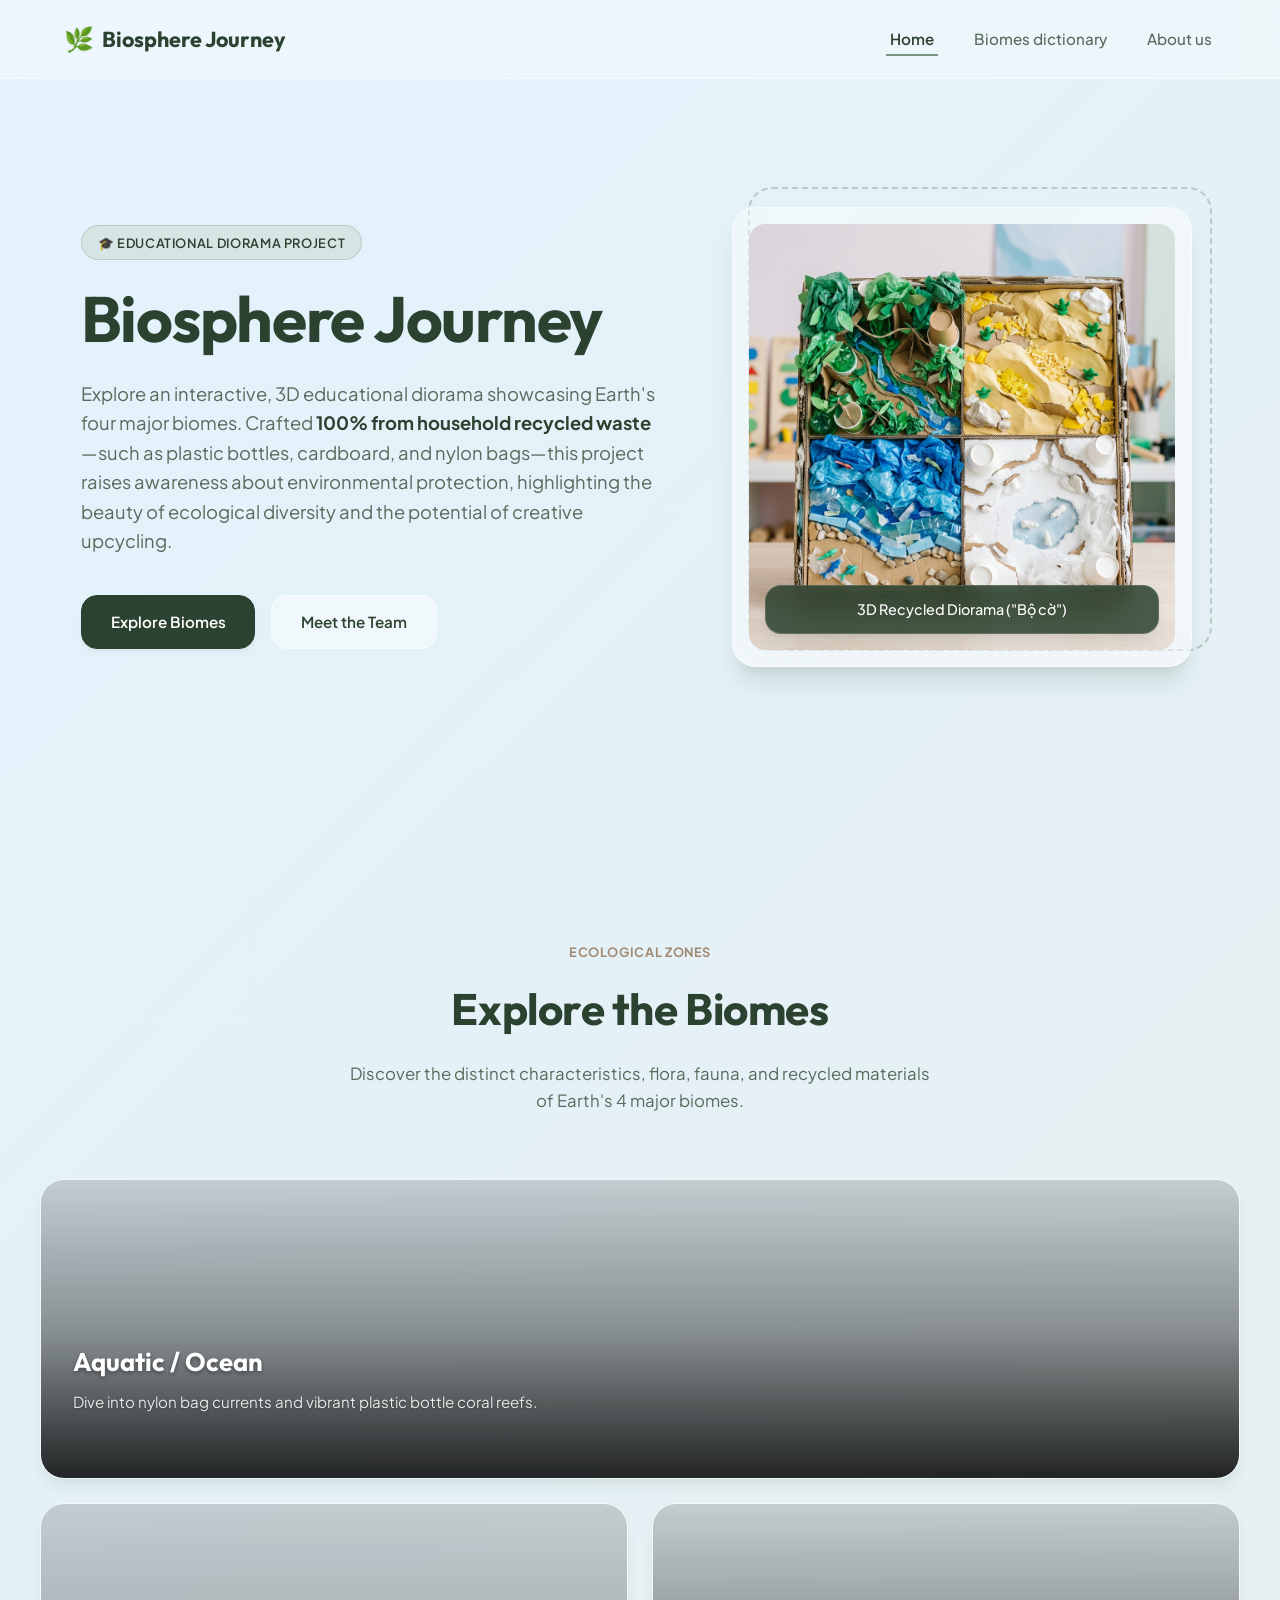
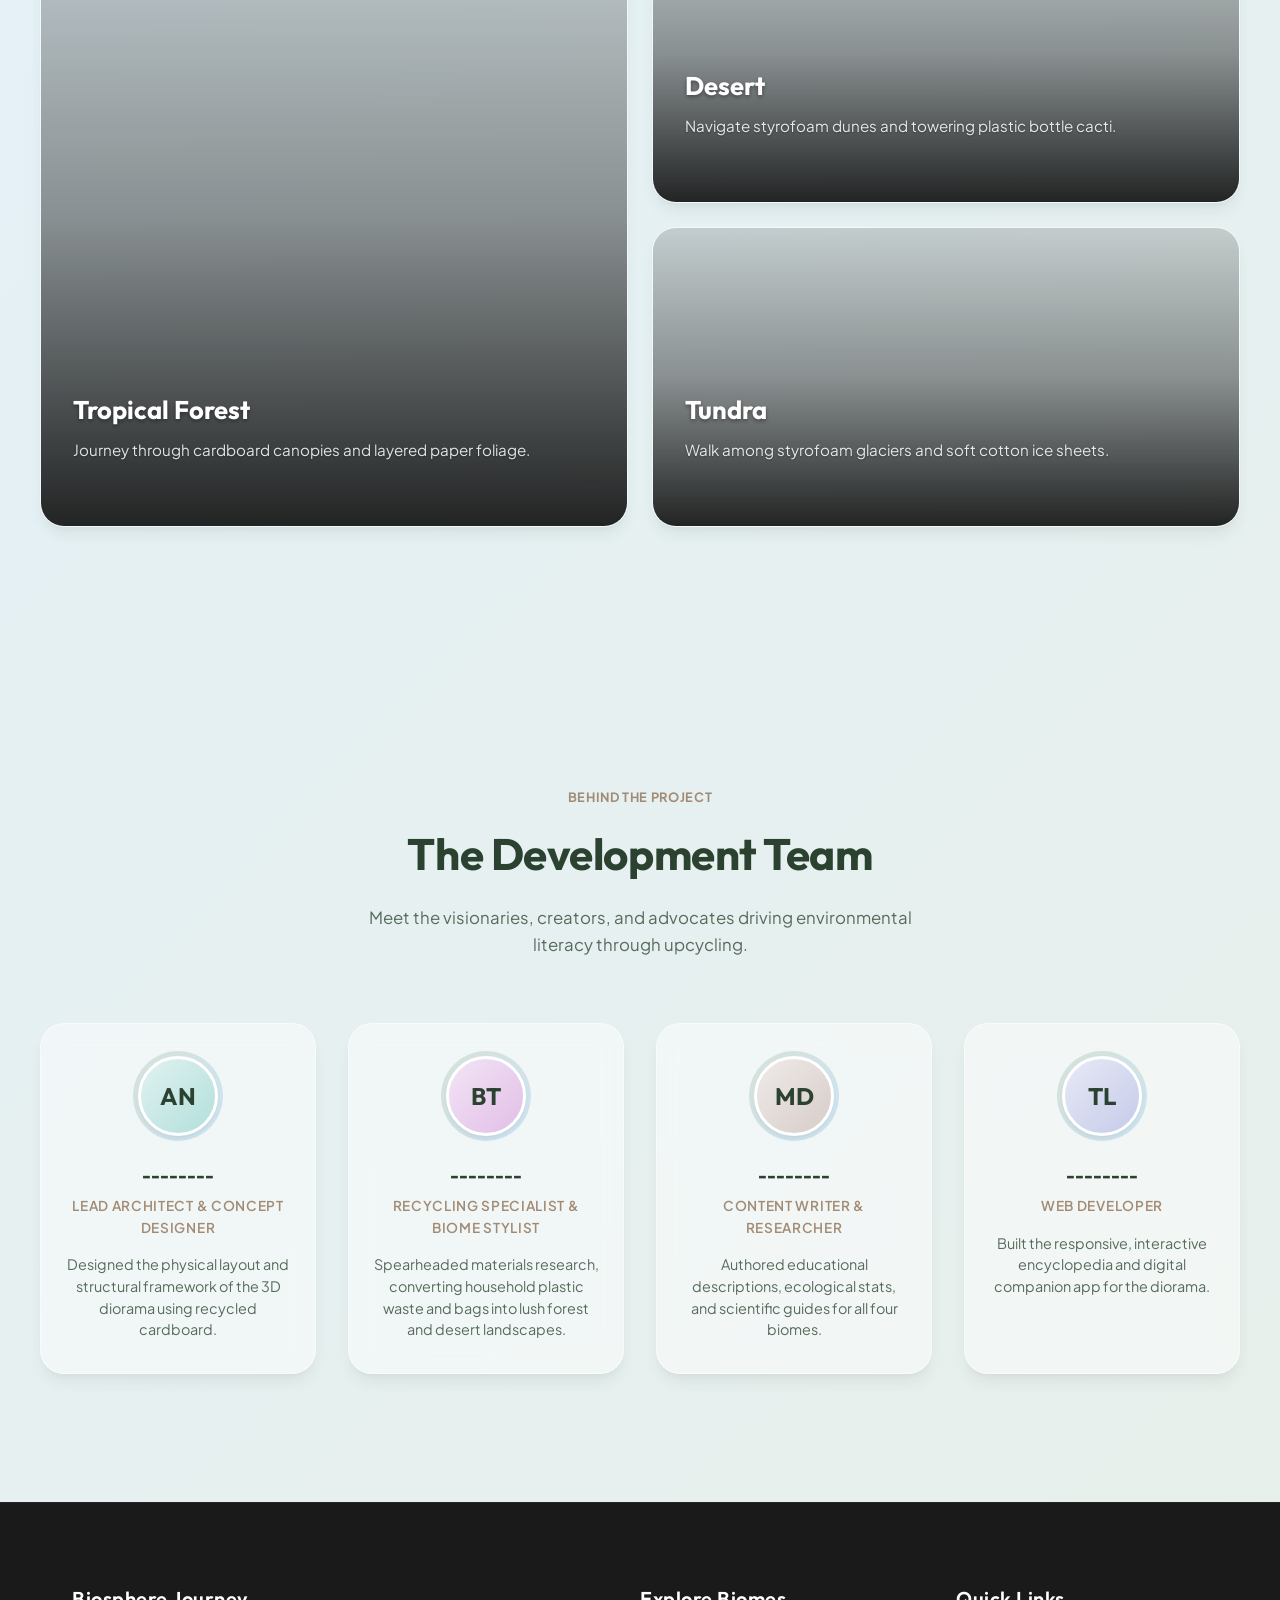
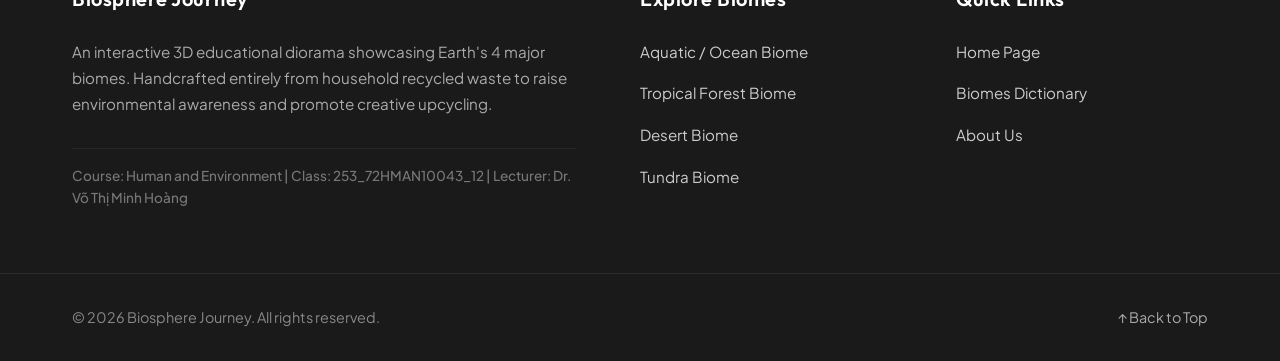
==== index.html @ 1eb7e714 "feat: add tundra biome support, transition to embedded podcast player, and refactor site footer and " ====
<!DOCTYPE html>
<html lang="en">

<head>
    <meta charset="UTF-8">
    <meta name="viewport" content="width=device-width, initial-scale=1.0">
    <meta name="description"
        content="Embark on the Biosphere Journey - an interactive 3D educational diorama showcasing Earth's 4 major biomes, built entirely from recycled household waste to promote environmental protection.">
    <title>Biosphere Journey - Interactive Recycled Diorama</title>
    <!-- Google Fonts for premium typography -->
    <link rel="preconnect" href="https://fonts.googleapis.com">
    <link rel="preconnect" href="https://fonts.gstatic.com" crossorigin>
    <link
        href="https://fonts.googleapis.com/css2?family=Outfit:wght@300;400;500;600;700&family=Plus+Jakarta+Sans:wght@300;400;500;600;700&display=swap"
        rel="stylesheet">
    <link rel="stylesheet" href="style.css">
    <script defer src="script.js"></script>
</head>

<body>
    <!-- Top Header -->
    <header class="header">
        <div class="header-container">
            <a href="#" class="logo" id="header-logo">
                <span class="logo-icon">🌿</span>
                <span class="logo-text">Biosphere Journey</span>
            </a>

            <!-- Mobile Menu Toggle -->
            <button class="nav-toggle" id="nav-toggle" aria-label="Toggle Navigation menu" aria-expanded="false">
                <span class="hamburger"></span>
            </button>

            <!-- Navigation Links -->
            <nav class="nav-menu" id="nav-menu">
                <ul>
                    <li><a href="index.html" class="nav-link active">Home</a></li>
                    <li><a href="dictionary.html" class="nav-link">Biomes dictionary</a></li>
                    <li><a href="about.html" class="nav-link">About us</a></li>
                </ul>
            </nav>
        </div>
    </header>

    <main>
        <!-- Hero Section -->
        <section class="hero-section" id="hero">
            <div class="hero-container">
                <div class="hero-content reveal-on-scroll">
                    <span class="hero-badge">🎓 Educational Diorama Project</span>
                    <h1 class="hero-title">Biosphere Journey</h1>
                    <p class="hero-description">
                        Explore an interactive, 3D educational diorama showcasing Earth's four major biomes. Crafted
                        <strong>100% from household recycled waste</strong>—such as plastic bottles, cardboard, and
                        nylon bags—this project raises awareness about environmental protection, highlighting the beauty
                        of ecological diversity and the potential of creative upcycling.
                    </p>
                    <div class="hero-actions">
                        <a href="#about-biomes" class="btn btn-primary">Explore Biomes</a>
                        <a href="#team" class="btn btn-secondary">Meet the Team</a>
                    </div>
                </div>

                <div class="hero-visual reveal-on-scroll delay-200">
                    <div class="image-card-wrapper">
                        <div class="image-card">
                            <img src="assets/images/diorama_placeholder.png"
                                alt="3D Square Recycled Diorama showcasing Earth's 5 major biomes" class="diorama-img"
                                loading="eager">
                            <div class="image-overlay">
                                <span>3D Recycled Diorama ("Bộ cờ")</span>
                            </div>
                        </div>
                    </div>
                </div>
            </div>
        </section>

        <!-- Biomes Bento Section -->
        <section class="biomes-section" id="biomes">
            <div class="biomes-container">
                <div class="section-header reveal-on-scroll">
                    <span class="section-badge">Ecological Zones</span>
                    <h2 class="section-title">Explore the Biomes</h2>
                    <p class="section-subtitle">Discover the distinct characteristics, flora, fauna, and recycled
                        materials of Earth's 4 major biomes.</p>
                </div>

                <div class="bento-grid">
                    <!-- Ocean Card -->
                    <a href="ocean.html" class="bento-card bento-ocean reveal-on-scroll delay-100">
                        <div class="bento-card-bg"></div>
                        <div class="bento-card-content">
                            <h3>Aquatic / Ocean</h3>
                            <p>Dive into nylon bag currents and vibrant plastic bottle coral reefs.</p>
                            <span class="explore-tag">Explore Biome →</span>
                        </div>
                    </a>

                    <!-- Forest Card -->
                    <a href="forest.html" class="bento-card bento-forest reveal-on-scroll delay-200">
                        <div class="bento-card-bg"></div>
                        <div class="bento-card-content">
                            <h3>Tropical Forest</h3>
                            <p>Journey through cardboard canopies and layered paper foliage.</p>
                            <span class="explore-tag">Explore Biome →</span>
                        </div>
                    </a>

                    <!-- Desert Card -->
                    <a href="desert.html" class="bento-card bento-desert reveal-on-scroll delay-300">
                        <div class="bento-card-bg"></div>
                        <div class="bento-card-content">
                            <h3>Desert</h3>
                            <p>Navigate styrofoam dunes and towering plastic bottle cacti.</p>
                            <span class="explore-tag">Explore Biome →</span>
                        </div>
                    </a>


                    <!-- Tundra Card -->
                    <a href="tundra.html" class="bento-card bento-tundra reveal-on-scroll delay-100">
                        <div class="bento-card-bg"></div>
                        <div class="bento-card-content">
                            <h3>Tundra</h3>
                            <p>Walk among styrofoam glaciers and soft cotton ice sheets.</p>
                            <span class="explore-tag">Explore Biome →</span>
                        </div>
                    </a>
                </div>
            </div>
        </section>

        <!-- Team Section -->
        <section class="team-section" id="team">
            <div class="team-container">
                <div class="section-header reveal-on-scroll">
                    <span class="section-badge">Behind the Project</span>
                    <h2 class="section-title">The Development Team</h2>
                    <p class="section-subtitle">Meet the visionaries, creators, and advocates driving environmental
                        literacy through upcycling.</p>
                </div>

                <div class="team-grid">
                    <!-- Member 1 -->
                    <div class="team-card reveal-on-scroll delay-100">
                        <div class="avatar-container">
                            <div class="avatar avatar-1">
                                <span>AN</span>
                            </div>
                        </div>
                        <div class="member-info">
                            <h3 class="member-name">--------</h3>
                            <span class="member-role">Lead Architect & Concept Designer</span>
                            <p class="member-bio">Designed the physical layout and structural framework of the 3D
                                diorama using recycled cardboard.</p>
                        </div>
                    </div>

                    <!-- Member 2 -->
                    <div class="team-card reveal-on-scroll delay-200">
                        <div class="avatar-container">
                            <div class="avatar avatar-2">
                                <span>BT</span>
                            </div>
                        </div>
                        <div class="member-info">
                            <h3 class="member-name">--------</h3>
                            <span class="member-role">Recycling Specialist & Biome Stylist</span>
                            <p class="member-bio">Spearheaded materials research, converting household plastic waste and
                                bags into lush forest and desert landscapes.</p>
                        </div>
                    </div>

                    <!-- Member 3 -->
                    <div class="team-card reveal-on-scroll delay-300">
                        <div class="avatar-container">
                            <div class="avatar avatar-3">
                                <span>MD</span>
                            </div>
                        </div>
                        <div class="member-info">
                            <h3 class="member-name">--------</h3>
                            <span class="member-role">Content Writer & Researcher</span>
                            <p class="member-bio">Authored educational descriptions, ecological stats, and scientific
                                guides for all four biomes.</p>
                        </div>
                    </div>

                    <!-- Member 4 -->
                    <div class="team-card reveal-on-scroll delay-400">
                        <div class="avatar-container">
                            <div class="avatar avatar-4">
                                <span>TL</span>
                            </div>
                        </div>
                        <div class="member-info">
                            <h3 class="member-name">--------</h3>
                            <span class="member-role">Web Developer</span>
                            <p class="member-bio">Built the responsive, interactive encyclopedia and digital companion
                                app for the diorama.</p>
                        </div>
                    </div>
                </div>
            </div>
        </section>
    </main>



    <!-- Footer -->
    <footer class="site-footer" id="footer">
        <div class="footer-grid-container">
            <!-- Column 1: About the Project -->
            <div class="footer-column footer-about">
                <h4 class="footer-title">Biosphere Journey</h4>
                <p class="footer-desc">An interactive 3D educational diorama showcasing Earth's 4 major biomes. Handcrafted entirely from household recycled waste to raise environmental awareness and promote creative upcycling.</p>
                <p class="footer-academic-info">Course: Human and Environment | Class: 253_72HMAN10043_12 | Lecturer: Dr. Võ Thị Minh Hoàng</p>
            </div>
            
            <!-- Column 2: Explore Biomes -->
            <div class="footer-column footer-nav">
                <h4 class="footer-title">Explore Biomes</h4>
                <ul class="footer-links">
                    <li><a href="ocean.html">Aquatic / Ocean Biome</a></li>
                    <li><a href="forest.html">Tropical Forest Biome</a></li>
                    <li><a href="desert.html">Desert Biome</a></li>
                    <li><a href="tundra.html">Tundra Biome</a></li>
                </ul>
            </div>
            
            <!-- Column 3: Quick Links -->
            <div class="footer-column footer-nav">
                <h4 class="footer-title">Quick Links</h4>
                <ul class="footer-links">
                    <li><a href="index.html">Home Page</a></li>
                    <li><a href="dictionary.html">Biomes Dictionary</a></li>
                    <li><a href="about.html">About Us</a></li>
                </ul>
            </div>
        </div>
        
        <!-- Bottom Bar -->
        <div class="footer-bottom">
            <div class="footer-bottom-container">
                <span class="copyright-text">&copy; 2026 Biosphere Journey. All rights reserved.</span>
                <a href="#top" class="back-to-top">↑ Back to Top</a>
            </div>
        </div>
    </footer>
</body>

</html>
---- style.css ----
/* ==========================================================================
   BIOSPHERE JOURNEY - HOMEPAGE DESIGN SYSTEM & VARIABLES
   ========================================================================== */

:root {
    /* Color Palette - Pastel, Neutral, Nature-Inspired */
    --color-sage-light: #e8efe9;
    --color-sage: #c3d3c4;
    --color-sage-dark: #7a927c;
    --color-sky-light: #e3f2fd;
    --color-sky: #b3d7f2;
    --color-sky-dark: #6fa4d6;
    --color-earth-light: #f5efe6;
    --color-earth: #dfd3c3;
    --color-earth-dark: #a28b75;
    --color-forest-dark: #2c4230;
    
    /* Text Colors */
    --text-primary: #2b3a2e;
    --text-secondary: #576b5c;
    --text-muted: #7d9082;
    --text-light: #ffffff;
    
    /* Layout & Component Styling */
    --font-heading: 'Outfit', -apple-system, BlinkMacSystemFont, "Segoe UI", Roboto, sans-serif;
    --font-body: 'Plus Jakarta Sans', -apple-system, BlinkMacSystemFont, "Segoe UI", Roboto, sans-serif;
    --border-radius-sm: 8px;
    --border-radius-md: 16px;
    --border-radius-lg: 24px;
    --border-radius-full: 9999px;
    --shadow-sm: 0 4px 6px -1px rgba(0, 0, 0, 0.05), 0 2px 4px -1px rgba(0, 0, 0, 0.03);
    --shadow-md: 0 10px 15px -3px rgba(44, 66, 48, 0.08), 0 4px 6px -2px rgba(44, 66, 48, 0.04);
    --shadow-lg: 0 20px 25px -5px rgba(44, 66, 48, 0.12), 0 10px 10px -5px rgba(44, 66, 48, 0.06);
    --glass-bg: rgba(255, 255, 255, 0.45);
    --glass-border: rgba(255, 255, 255, 0.5);
    
    /* Transitions */
    --transition-smooth: all 0.4s cubic-bezier(0.16, 1, 0.3, 1);
}

/* ==========================================================================
   BASE STYLES & RESET
   ========================================================================== */

* {
    margin: 0;
    padding: 0;
    box-sizing: border-box;
}

html {
    scroll-behavior: smooth;
    font-size: 16px;
    overflow-x: hidden;
}

body {
    font-family: var(--font-body);
    color: var(--text-primary);
    line-height: 1.6;
    overflow-x: hidden;
    min-height: 100vh;
    
    /* Dynamic Moving Gradient Background */
    background: linear-gradient(-45deg, 
        var(--color-sage-light), 
        var(--color-sky-light), 
        var(--color-earth-light), 
        var(--color-sage-light), 
        var(--color-sky-light)
    );
    background-size: 400% 400%;
    animation: movingGradient 20s ease infinite;
}

/* Moving Background Animation */
@keyframes movingGradient {
    0% {
        background-position: 0% 50%;
    }
    50% {
        background-position: 100% 50%;
    }
    100% {
        background-position: 0% 50%;
    }
}

a {
    text-decoration: none;
    color: inherit;
    transition: var(--transition-smooth);
}

/* ==========================================================================
   SCROLL REVEAL UTILITIES
   ========================================================================== */

@keyframes fadeInUp {
    from {
        opacity: 0;
        transform: translateY(25px);
    }
    to {
        opacity: 1;
        transform: translateY(0);
    }
}

@keyframes fadeInDown {
    from {
        opacity: 0;
        transform: translateY(-20px);
    }
    to {
        opacity: 1;
        transform: translateY(0);
    }
}

.reveal-on-scroll {
    opacity: 0;
    transform: translateY(30px);
    transition: opacity 0.8s cubic-bezier(0.16, 1, 0.3, 1), 
                transform 0.8s cubic-bezier(0.16, 1, 0.3, 1);
}

.reveal-on-scroll.active {
    opacity: 1;
    transform: translateY(0);
}

.delay-100 { transition-delay: 100ms; }
.delay-200 { transition-delay: 200ms; }
.delay-300 { transition-delay: 300ms; }
.delay-400 { transition-delay: 400ms; }

/* ==========================================================================
   HEADER & NAVIGATION
   ========================================================================== */

.header {
    position: fixed;
    top: 0;
    left: 0;
    width: 100%;
    z-index: 1000;
    background: rgba(255, 255, 255, 0.35);
    backdrop-filter: blur(16px);
    -webkit-backdrop-filter: blur(16px);
    border-bottom: 1px solid var(--glass-border);
    transition: var(--transition-smooth);
    animation: fadeInDown 0.8s cubic-bezier(0.16, 1, 0.3, 1) both;
}

.header-container {
    max-width: 1200px;
    margin: 0 auto;
    padding: 1.25rem 1.5rem;
    display: flex;
    justify-content: space-between;
    align-items: center;
}

.logo {
    display: flex;
    align-items: center;
    gap: 0.5rem;
    font-family: var(--font-heading);
    font-weight: 700;
    font-size: 1.35rem;
    color: var(--color-forest-dark);
}

.logo-icon {
    font-size: 1.5rem;
}

.nav-menu ul {
    list-style: none;
    display: flex;
    gap: 2rem;
}

.nav-link {
    font-weight: 500;
    font-size: 0.95rem;
    color: var(--text-secondary);
    padding: 0.5rem 0.25rem;
    position: relative;
}

/* Nav Link Underline Hover */
.nav-link::after {
    content: '';
    position: absolute;
    bottom: 0;
    left: 0;
    width: 0;
    height: 2px;
    background-color: var(--color-sage-dark);
    transition: var(--transition-smooth);
}

@media (hover: hover) {
    .nav-link:hover {
        color: var(--color-forest-dark);
    }
    
    .nav-link:hover::after {
        width: 100%;
    }
}

.nav-link.active {
    color: var(--color-forest-dark);
    font-weight: 600;
}

.nav-link.active::after {
    width: 100%;
}

/* Hamburger Icon for Mobile */
.nav-toggle {
    display: none;
    background: transparent;
    border: none;
    cursor: pointer;
    padding: 0.5rem;
    z-index: 1100;
    /* Touch Target */
    min-width: 44px;
    min-height: 44px;
    align-items: center;
    justify-content: center;
}

.hamburger {
    display: block;
    width: 24px;
    height: 2px;
    background: var(--color-forest-dark);
    position: relative;
    transition: var(--transition-smooth);
}

.hamburger::before,
.hamburger::after {
    content: '';
    position: absolute;
    width: 24px;
    height: 2px;
    background: var(--color-forest-dark);
    transition: var(--transition-smooth);
}

.hamburger::before { top: -6px; }
.hamburger::after { bottom: -6px; }

/* Hamburger Active State */
.nav-toggle[aria-expanded="true"] .hamburger {
    background: transparent;
}

.nav-toggle[aria-expanded="true"] .hamburger::before {
    transform: rotate(45deg);
    top: 0;
}

.nav-toggle[aria-expanded="true"] .hamburger::after {
    transform: rotate(-45deg);
    bottom: 0;
}

/* ==========================================================================
   HERO SECTION
   ========================================================================== */

.hero-section {
    padding: 10rem 1.5rem 6rem 1.5rem;
    min-height: 90vh;
    display: flex;
    align-items: center;
    justify-content: center;
}

.hero-container {
    max-width: 1200px;
    margin: 0 auto;
    display: grid;
    grid-template-columns: 1.1fr 0.9fr;
    gap: 4rem;
    align-items: center;
}

.hero-content {
    display: flex;
    flex-direction: column;
    align-items: flex-start;
    animation: fadeInUp 0.8s cubic-bezier(0.16, 1, 0.3, 1) both;
    animation-delay: 0.15s;
}

.hero-badge {
    background-color: rgba(195, 211, 196, 0.4);
    border: 1px solid rgba(122, 146, 124, 0.3);
    color: var(--color-forest-dark);
    font-weight: 600;
    font-size: 0.8rem;
    letter-spacing: 0.05em;
    text-transform: uppercase;
    padding: 0.4rem 1rem;
    border-radius: var(--border-radius-full);
    margin-bottom: 1.5rem;
}

.hero-title {
    font-family: var(--font-heading);
    font-weight: 700;
    font-size: 4rem;
    line-height: 1.1;
    color: var(--color-forest-dark);
    margin-bottom: 1.5rem;
    letter-spacing: -0.02em;
}

.hero-description {
    font-size: 1.15rem;
    color: var(--text-secondary);
    margin-bottom: 2.5rem;
    max-width: 580px;
}

.hero-description strong {
    color: var(--color-forest-dark);
}

.hero-actions {
    display: flex;
    gap: 1rem;
    flex-wrap: wrap;
}

/* Button Styling */
.btn {
    display: inline-flex;
    align-items: center;
    justify-content: center;
    font-family: var(--font-body);
    font-weight: 600;
    font-size: 0.95rem;
    padding: 0.85rem 1.8rem;
    border-radius: var(--border-radius-md);
    cursor: pointer;
    min-height: 48px; /* Touch Target minimum */
    transition: var(--transition-smooth);
}

.btn-primary {
    background-color: var(--color-forest-dark);
    color: var(--text-light);
    border: 1px solid var(--color-forest-dark);
    box-shadow: var(--shadow-sm);
}

@media (hover: hover) {
    .btn-primary:hover {
        background-color: #1a2a1e;
        border-color: #1a2a1e;
        transform: translateY(-2px);
        box-shadow: var(--shadow-md);
    }
}

.btn-secondary {
    background-color: var(--glass-bg);
    color: var(--color-forest-dark);
    border: 1px solid var(--glass-border);
    backdrop-filter: blur(8px);
}

@media (hover: hover) {
    .btn-secondary:hover {
        background-color: rgba(255, 255, 255, 0.6);
        border-color: var(--color-sage-dark);
        transform: translateY(-2px);
        box-shadow: var(--shadow-sm);
    }
}

/* Visual Placeholder for Diorama */
.hero-visual {
    display: flex;
    justify-content: center;
    align-items: center;
    animation: fadeInUp 0.8s cubic-bezier(0.16, 1, 0.3, 1) both;
    animation-delay: 0.3s;
}

.image-card-wrapper {
    position: relative;
    width: 100%;
    max-width: 460px;
}

/* Background aesthetic ring */
.image-card-wrapper::before {
    content: '';
    position: absolute;
    top: -20px;
    right: -20px;
    width: 100%;
    height: 100%;
    border: 2px dashed rgba(122, 146, 124, 0.4);
    border-radius: var(--border-radius-lg);
    z-index: -1;
    pointer-events: none;
}

.image-card {
    position: relative;
    background: var(--glass-bg);
    border: 1px solid var(--glass-border);
    border-radius: var(--border-radius-lg);
    padding: 1rem;
    box-shadow: var(--shadow-lg);
    backdrop-filter: blur(12px);
    -webkit-backdrop-filter: blur(12px);
    transition: var(--transition-smooth);
    overflow: hidden;
}

@media (hover: hover) {
    .image-card:hover {
        transform: translateY(-5px) rotate(1deg);
        box-shadow: 0 30px 40px -10px rgba(44, 66, 48, 0.18);
    }
}

.diorama-img {
    width: 100%;
    height: auto;
    aspect-ratio: 1 / 1;
    object-fit: cover;
    border-radius: calc(var(--border-radius-lg) - 8px);
    display: block;
}

.image-overlay {
    position: absolute;
    bottom: 2rem;
    left: 2rem;
    right: 2rem;
    background: rgba(44, 66, 48, 0.85);
    backdrop-filter: blur(12px);
    -webkit-backdrop-filter: blur(12px);
    border: 1px solid rgba(255, 255, 255, 0.15);
    color: var(--text-light);
    padding: 0.75rem 1.25rem;
    border-radius: var(--border-radius-md);
    text-align: center;
    font-size: 0.9rem;
    font-weight: 500;
    box-shadow: var(--shadow-md);
}

/* ==========================================================================
   BIOMES INFO DIVIDER SECTION
   ========================================================================== */

/* ==========================================================================
   BIOMES BENTO GRID SECTION
   ========================================================================== */

.biomes-section {
    padding: 8rem 1.5rem;
}

.biomes-container {
    max-width: 1200px;
    margin: 0 auto;
}

.bento-grid {
    display: grid;
    grid-template-columns: repeat(2, 1fr);
    grid-auto-rows: 300px;
    gap: 1.5rem;
}

.bento-card {
    position: relative;
    border-radius: var(--border-radius-lg);
    overflow: hidden;
    display: flex;
    align-items: flex-end;
    text-decoration: none;
    box-shadow: var(--shadow-md);
    transition: var(--transition-smooth);
    border: 1px solid var(--glass-border);
}

.bento-card-bg {
    position: absolute;
    top: 0;
    left: 0;
    width: 100%;
    height: 100%;
    background-size: cover;
    background-position: center;
    transition: transform 0.6s cubic-bezier(0.16, 1, 0.3, 1);
    z-index: 1;
}

/* Linear overlay gradient for readability */
.bento-card::after {
    content: '';
    position: absolute;
    top: 0;
    left: 0;
    width: 100%;
    height: 100%;
    background: linear-gradient(to top, rgba(0, 0, 0, 0.85) 0%, rgba(0, 0, 0, 0.4) 50%, rgba(0, 0, 0, 0.15) 100%);
    z-index: 2;
    transition: var(--transition-smooth);
}

.bento-card-content {
    position: relative;
    z-index: 3;
    padding: 2rem;
    color: var(--text-light);
    width: 100%;
    transform: translateY(10px);
    transition: var(--transition-smooth);
}

.bento-card h3 {
    font-family: var(--font-heading);
    font-size: 1.6rem;
    font-weight: 700;
    margin-bottom: 0.5rem;
    color: #ffffff;
    text-shadow: 0 2px 4px rgba(0, 0, 0, 0.4);
}

.bento-card p {
    font-size: 0.95rem;
    line-height: 1.5;
    opacity: 0.85;
    margin-bottom: 1rem;
    max-width: 480px;
    text-shadow: 0 1px 2px rgba(0, 0, 0, 0.4);
}

.explore-tag {
    font-size: 0.85rem;
    font-weight: 600;
    text-transform: uppercase;
    letter-spacing: 0.05em;
    color: var(--color-sky);
    opacity: 0;
    transform: translateX(-10px);
    display: inline-block;
    transition: var(--transition-smooth);
}

/* Hover effects */
@media (hover: hover) {
    .bento-card:hover {
        transform: translateY(-5px);
        box-shadow: var(--shadow-lg);
        border-color: rgba(255, 255, 255, 0.4);
    }
    
    .bento-card:hover .bento-card-bg {
        transform: scale(1.05);
    }
    
    .bento-card:hover::after {
        background: linear-gradient(to top, rgba(0, 0, 0, 0.9) 0%, rgba(0, 0, 0, 0.5) 60%, rgba(0, 0, 0, 0.25) 100%);
    }

    .bento-card:hover .bento-card-content {
        transform: translateY(0);
    }

    .bento-card:hover .explore-tag {
        opacity: 1;
        transform: translateX(0);
    }
}

/* Bento card sizing and background images */
.bento-ocean {
    grid-column: span 2;
}
.bento-ocean .bento-card-bg {
    background-image: url('https://images.unsplash.com/photo-1507525428034-b723cf961d3e?auto=format&fit=crop&w=1200&q=80');
}

.bento-forest {
    grid-column: span 1;
    grid-row: span 2;
}
.bento-forest .bento-card-bg {
    background-image: url('https://images.unsplash.com/photo-1511497584788-876760111969?auto=format&fit=crop&w=1200&q=80');
}

.bento-desert {
    grid-column: span 1;
}
.bento-desert .bento-card-bg {
    background-image: url('https://images.unsplash.com/photo-1509316975850-ff9c5deb0cd9?auto=format&fit=crop&w=800&q=80');
}

.bento-tundra {
    grid-column: span 1;
}
.bento-tundra .bento-card-bg {
    background-image: url('https://images.unsplash.com/photo-1517783999520-f068d7431a60?auto=format&fit=crop&w=1200&q=80');
}

/* ==========================================================================
   TEAM SECTION
   ========================================================================== */

.team-section {
    padding: 8rem 1.5rem;
}

.team-container {
    max-width: 1200px;
    margin: 0 auto;
}

.section-header {
    text-align: center;
    max-width: 600px;
    margin: 0 auto 4rem auto;
}

.section-badge {
    color: var(--color-earth-dark);
    font-weight: 700;
    font-size: 0.8rem;
    letter-spacing: 0.05em;
    text-transform: uppercase;
    margin-bottom: 0.75rem;
    display: inline-block;
}

.section-title {
    font-family: var(--font-heading);
    font-size: 2.75rem;
    color: var(--color-forest-dark);
    margin-bottom: 1rem;
    letter-spacing: -0.01em;
}

.section-subtitle {
    color: var(--text-secondary);
    font-size: 1.05rem;
}

.team-grid {
    display: grid;
    grid-template-columns: repeat(4, 1fr);
    gap: 2rem;
}

.team-card {
    background: var(--glass-bg);
    border: 1px solid var(--glass-border);
    border-radius: var(--border-radius-lg);
    padding: 2rem 1.5rem;
    text-align: center;
    backdrop-filter: blur(12px);
    -webkit-backdrop-filter: blur(12px);
    box-shadow: var(--shadow-md);
    transition: var(--transition-smooth);
    display: flex;
    flex-direction: column;
    align-items: center;
}

@media (hover: hover) {
    .team-card:hover {
        transform: translateY(-8px);
        box-shadow: var(--shadow-lg);
        background: rgba(255, 255, 255, 0.6);
        border-color: rgba(122, 146, 124, 0.5);
    }
}

.avatar-container {
    margin-bottom: 1.5rem;
    position: relative;
}

/* High-end decorative background behind avatars */
.avatar-container::before {
    content: '';
    position: absolute;
    top: -5px;
    left: -5px;
    right: -5px;
    bottom: -5px;
    border-radius: var(--border-radius-full);
    background: linear-gradient(135deg, var(--color-sage), var(--color-sky));
    z-index: -1;
    opacity: 0.6;
}

.avatar {
    width: 80px;
    height: 80px;
    border-radius: var(--border-radius-full);
    display: flex;
    align-items: center;
    justify-content: center;
    font-family: var(--font-heading);
    font-weight: 700;
    font-size: 1.5rem;
    color: var(--color-forest-dark);
    border: 3px solid #ffffff;
    box-shadow: var(--shadow-sm);
}

/* Unique pastel gradient backgrounds for each avatar to look premium */
.avatar-1 { background: linear-gradient(135deg, #e0f2f1, #b2dfdb); }
.avatar-2 { background: linear-gradient(135deg, #f3e5f5, #e1bee7); }
.avatar-3 { background: linear-gradient(135deg, #efebe9, #d7ccc8); }
.avatar-4 { background: linear-gradient(135deg, #e8eaf6, #c5cae9); }

.member-name {
    font-family: var(--font-heading);
    font-size: 1.2rem;
    color: var(--color-forest-dark);
    margin-bottom: 0.25rem;
}

.member-role {
    font-size: 0.85rem;
    font-weight: 600;
    color: var(--color-earth-dark);
    text-transform: uppercase;
    letter-spacing: 0.05em;
    display: block;
    margin-bottom: 1rem;
}

.member-bio {
    font-size: 0.9rem;
    color: var(--text-secondary);
    line-height: 1.5;
}

/* ==========================================================================
   FOOTER (Discreet academic and project details)
   ========================================================================== */

/* Bento card hover accent glow */
@media (hover: hover) {
    .bento-card:hover {
        box-shadow: 0 15px 30px -5px var(--biome-accent, rgba(44, 66, 48, 0.2)),
                    0 10px 15px -5px var(--biome-accent, rgba(44, 66, 48, 0.1));
        border-color: var(--biome-accent, rgba(255, 255, 255, 0.45));
    }
}

/* ==========================================================================
   STICKY PODCAST PLAYER
   ========================================================================== */

.podcast-player {
    position: relative;
    width: 100%;
    margin: 20px 0;
    border-radius: 12px;
    background: rgba(255, 255, 255, 0.45);
    backdrop-filter: blur(20px);
    -webkit-backdrop-filter: blur(20px);
    border: 1px solid var(--glass-border);
    box-shadow: 0 4px 15px rgba(0,0,0,0.05);
    padding: 15px;
    box-sizing: border-box;
    z-index: 1;
}

.player-container {
    display: flex;
    align-items: center;
    justify-content: space-between;
    gap: 1.25rem;
}

.player-btn {
    width: 44px;
    height: 44px;
    border-radius: var(--border-radius-full);
    background-color: var(--color-forest-dark);
    border: none;
    color: white;
    cursor: pointer;
    display: flex;
    align-items: center;
    justify-content: center;
    font-size: 1.1rem;
    transition: var(--transition-smooth);
    box-shadow: var(--shadow-sm);
    min-width: 44px;
}

@media (hover: hover) {
    .player-btn:hover {
        transform: scale(1.05);
        background-color: #1a2a1e;
        box-shadow: var(--shadow-md);
    }
}

.player-info {
    flex-grow: 1;
    display: flex;
    flex-direction: column;
}

.player-title {
    font-size: 0.8rem;
    font-weight: 700;
    color: var(--color-forest-dark);
    text-transform: uppercase;
    letter-spacing: 0.05em;
}

.player-track {
    font-size: 0.9rem;
    color: var(--text-secondary);
    font-weight: 500;
}

.track-select {
    background: rgba(255, 255, 255, 0.6);
    border: 1px solid var(--color-sage);
    border-radius: var(--border-radius-sm);
    padding: 0.4rem 0.8rem;
    font-family: var(--font-body);
    font-size: 0.85rem;
    color: var(--text-primary);
    outline: none;
    cursor: pointer;
    transition: var(--transition-smooth);
}

.track-select:focus {
    border-color: var(--color-sage-dark);
}

.footer {
    background: rgba(44, 66, 48, 0.03);
    border-top: 1px solid rgba(122, 146, 124, 0.1);
    padding: 2.5rem 1.5rem;
    backdrop-filter: blur(8px);
    -webkit-backdrop-filter: blur(8px);
}

.footer-container {
    max-width: 1200px;
    margin: 0 auto;
    display: flex;
    justify-content: space-between;
    align-items: center;
    flex-wrap: wrap;
    gap: 1.5rem;
}

.footer-academic-info {
    font-size: 0.85rem;
    color: var(--text-muted);
    font-weight: 500;
}

.footer-copyright {
    font-size: 0.85rem;
    color: var(--text-muted);
}

/* ==========================================================================
   WIKIPEDIA LAYOUT
   ========================================================================== */

.container {
    width: 100%;
    padding: 5.5rem 15px 100px 15px;
    box-sizing: border-box;
    margin: 0 auto;
}

.wiki-grid {
    display: grid;
    grid-template-columns: 220px 1fr 300px;
    gap: 2.5rem;
    align-items: start;
}

/* Sidebar Navigation */
.wiki-sidebar {
    background: var(--glass-bg);
    border: 1px solid var(--glass-border);
    border-radius: var(--border-radius-md);
    padding: 1.5rem;
    backdrop-filter: blur(12px);
    -webkit-backdrop-filter: blur(12px);
    box-shadow: var(--shadow-sm);
}

.wiki-sidebar h3 {
    font-family: var(--font-heading);
    font-size: 1.1rem;
    color: var(--color-forest-dark);
    margin-bottom: 1rem;
    text-transform: uppercase;
    letter-spacing: 0.05em;
    border-bottom: 1px solid var(--color-sage);
    padding-bottom: 0.5rem;
}

.wiki-sidebar ul {
    list-style: none;
    display: flex;
    flex-direction: column;
    gap: 0.75rem;
}

.sidebar-link {
    font-size: 0.95rem;
    color: var(--text-secondary);
    font-weight: 500;
    display: block;
    padding: 0.35rem 0.5rem;
    border-radius: var(--border-radius-sm);
    transition: var(--transition-smooth);
}

.sidebar-link:hover, .sidebar-link.active {
    color: var(--color-forest-dark);
    background-color: rgba(195, 211, 196, 0.3);
    font-weight: 600;
}

/* Main Content Area */
.wiki-main {
    background: var(--glass-bg);
    border: 1px solid var(--glass-border);
    border-radius: var(--border-radius-lg);
    padding: 1.25rem 1rem;
    backdrop-filter: blur(12px);
    -webkit-backdrop-filter: blur(12px);
    box-shadow: var(--shadow-md);
    box-sizing: border-box;
    width: 100%;
}

.wiki-title {
    font-family: var(--font-heading);
    font-size: 3rem;
    color: var(--color-forest-dark);
    margin-bottom: 1.5rem;
    border-bottom: 2px solid var(--color-sage);
    padding-bottom: 0.5rem;
}

.wiki-body {
    font-size: 1.1rem;
    color: var(--text-primary);
    line-height: 1.8;
}

.wiki-body p {
    margin-bottom: 1.5rem;
}

/* Infobox */
.wiki-infobox {
    background: rgba(255, 255, 255, 0.85);
    border: 1px solid var(--glass-border);
    border-left: 4px solid var(--color-forest-dark);
    border-radius: 12px;
    padding: 1.25rem;
    box-shadow: 0 4px 15px rgba(0, 0, 0, 0.05);
    backdrop-filter: blur(12px);
    -webkit-backdrop-filter: blur(12px);
    margin: 1.5rem 0;
}

.infobox-title {
    font-family: var(--font-heading);
    font-size: 1.2rem;
    font-weight: 700;
    text-align: center;
    color: var(--text-light);
    background-color: var(--color-forest-dark);
    padding: 0.5rem;
    border-radius: var(--border-radius-sm);
    margin-bottom: 1rem;
}

.infobox-image {
    width: 100%;
    height: 180px;
    background-size: cover;
    background-position: center;
    border-radius: var(--border-radius-sm);
    margin-bottom: 1rem;
    border: 1px solid var(--glass-border);
}

.infobox-table {
    width: 100%;
    border-collapse: collapse;
    font-size: 0.85rem;
}

.infobox-table th {
    text-align: left;
    font-weight: 600;
    color: var(--color-forest-dark);
    padding: 0.5rem 0.25rem;
    vertical-align: top;
    width: 40%;
    border-bottom: 1px solid rgba(0, 0, 0, 0.05);
}

.infobox-table td {
    color: var(--text-secondary);
    padding: 0.5rem 0.25rem;
    vertical-align: top;
    border-bottom: 1px solid rgba(0, 0, 0, 0.05);
}

/* Responsive Wiki Layout adjustments for max-width: 1024px */
@media screen and (max-width: 1024px) {
    .wiki-grid {
        grid-template-columns: 180px 1fr;
        gap: 1.5rem;
    }
    
    .wiki-infobox {
        grid-column: span 2;
        width: 100%;
        max-width: 400px;
        margin: 1.5rem auto 0 auto;
    }
}

/* Responsive Wiki Layout adjustments for max-width: 768px */
@media screen and (max-width: 768px) {
    .wiki-grid {
        grid-template-columns: 1fr;
        gap: 1.5rem;
    }
    
    .wiki-sidebar {
        display: none;
    }
    
    .wiki-main {
        padding: 1.5rem;
    }
    
    .wiki-title {
        font-size: 2.25rem;
    }
    
    .wiki-infobox {
        grid-column: span 1;
    }
}

/* ==========================================================================
   WIKIPEDIA FULL CONTENT FORMATTING, SPINNER & BACK BUTTON
   ========================================================================== */

.back-btn {
    display: inline-flex;
    align-items: center;
    gap: 8px;
    padding: 8px 12px;
    background: rgba(0, 0, 0, 0.05);
    border: none;
    border-radius: 20px;
    color: var(--text-primary);
    font-family: var(--font-body);
    font-weight: 600;
    font-size: 0.95rem;
    text-decoration: none;
    margin-bottom: 1.5rem;
    cursor: pointer;
    transition: var(--transition-smooth);
    box-shadow: none;
    backdrop-filter: none;
}

.back-btn svg {
    transition: transform 0.2s ease;
}

@media (hover: hover) {
    .back-btn:hover {
        background: rgba(0, 0, 0, 0.09);
        color: var(--color-forest-dark);
    }
    
    .back-btn:hover svg {
        transform: translateX(-3px);
    }
}

/* Spinner Styles */
.spinner-container {
    display: flex;
    justify-content: center;
    align-items: center;
    padding: 4rem 0;
    width: 100%;
}

.spinner {
    width: 44px;
    height: 44px;
    border: 4px solid rgba(44, 66, 48, 0.1);
    border-top: 4px solid var(--color-forest-dark);
    border-radius: 50%;
    animation: spin 1s linear infinite;
}

@keyframes spin {
    0% { transform: rotate(0deg); }
    100% { transform: rotate(360deg); }
}

/* Ensure no-sidebar layout details - mobile first stack */
.wiki-grid.no-sidebar {
    display: flex;
    flex-direction: column;
    gap: 20px;
    width: 100%;
}



/* ==========================================================================
   RESPONSIVE MEDIA QUERIES (Mobile-First approach)
   ========================================================================== */

/* Responsive break for tablets (max-width: 1024px) */
@media screen and (max-width: 1024px) {
    .bento-grid {
        grid-template-columns: repeat(2, 1fr);
        grid-auto-rows: 280px;
    }
    

    
    .team-grid {
        grid-template-columns: repeat(2, 1fr);
        gap: 1.5rem;
    }

    .wiki-grid.no-sidebar {
        grid-template-columns: 1fr;
    }
    
    #wiki-content table.infobox {
        float: none !important;
        margin: 1.5rem auto !important;
        width: 100% !important;
        max-width: 400px !important;
    }
}

/* Responsive break for mobile screens (max-width: 768px) */
@media screen and (max-width: 768px) {
    html, body {
        overflow-x: hidden;
        width: 100%;
    }

    /* Reduce body/page padding on mobile to maximize space */
    body {
        padding-bottom: 0 !important;
    }

    .container {
        padding: 5rem 0.5rem 3rem 0.5rem !important;
    }

    /* Main content padding reduction */
    .wiki-main {
        padding: 15px 10px !important;
    }

    /* Back button touch target */
    .back-btn {
        padding: 12px 16px !important;
        margin-left: 0.5rem;
    }

    /* Grid vertical stacking */
    .wiki-grid.no-sidebar {
        grid-template-columns: 1fr !important;
        gap: 1.5rem;
    }

    /* Custom diorama infobox stacking */
    .wiki-infobox {
        width: 100% !important;
        float: none !important;
        margin: 20px 0 0 0 !important;
        box-sizing: border-box;
    }

    /* Wikipedia content is isolated inside the Shadow DOM and styled encapsulated. */

    /* Header Nav collapse */
    .nav-toggle {
        display: flex;
    }

    .nav-menu {
        position: fixed;
        top: 0;
        right: -100%;
        width: 80%;
        max-width: 320px;
        height: 100vh;
        background: rgba(255, 255, 255, 0.95);
        backdrop-filter: blur(20px);
        -webkit-backdrop-filter: blur(20px);
        border-left: 1px solid var(--color-sage);
        padding: 6rem 2rem 2rem 2rem;
        transition: var(--transition-smooth);
        box-shadow: -10px 0 30px rgba(0, 0, 0, 0.05);
    }

    .nav-menu.active {
        right: 0;
    }

    .nav-menu ul {
        flex-direction: column;
        gap: 2.5rem;
    }

    .nav-link {
        font-size: 1.25rem;
        display: block;
        padding: 0.5rem 0;
    }

    /* Hero stack */
    .hero-section {
        padding: 8rem 1.5rem 4rem 1.5rem;
    }

    .hero-container {
        grid-template-columns: 1fr;
        gap: 3.5rem;
        text-align: center;
    }

    .hero-content {
        align-items: center;
    }

    .hero-title {
        font-size: 3rem;
    }

    .hero-actions {
        justify-content: center;
    }

    .bento-grid {
        grid-template-columns: 1fr;
        grid-auto-rows: 250px;
    }

    .bento-ocean, .bento-forest, .bento-desert, .bento-tundra {
        grid-column: span 1;
        grid-row: span 1;
    }

    /* Footer stack */
    .footer-container {
        flex-direction: column;
        text-align: center;
        align-items: center;
        gap: 1rem;
    }
}

/* Small mobile devices (max-width: 480px) */
@media screen and (max-width: 480px) {
    .hero-title {
        font-size: 2.5rem;
    }

    .hero-actions {
        flex-direction: column;
        width: 100%;
    }

    .hero-actions .btn {
        width: 100%;
    }

    .team-grid {
        grid-template-columns: 1fr;
    }
    
    .team-card {
        padding: 2rem 1.25rem;
    }
}

/* ==========================================================================
   TABLET, DESKTOP & LARGE MONITOR RESPONSIVE SCALING (MOBILE-FIRST)
   ========================================================================== */

/* Fallback light DOM Wikipedia selectors for mobile devices */
#wiki-content img, 
#wiki-content figure, 
#wiki-content .thumb, 
#wiki-content .thumbinner,
#wiki-content .tright,
#wiki-content .tleft {
    max-width: 100% !important;
    width: 100% !important;
    height: auto !important;
    float: none !important;
    margin: 15px auto !important;
    object-fit: contain !important;
    box-sizing: border-box !important;
}

#wiki-content table,
#wiki-content table.infobox,
#wiki-content table.wikitable {
    display: block !important;
    width: 100% !important;
    overflow-x: auto !important;
    -webkit-overflow-scrolling: touch !important;
    white-space: nowrap !important;
    margin-bottom: 20px !important;
}

#wiki-content .navbox,
#wiki-content .ambox,
#wiki-content .metadata,
#wiki-content .editsection,
#wiki-content .noprint {
    display: none !important;
}

/* Tablet Breakpoint (min-width: 768px) */
@media (min-width: 768px) {
    .container {
        max-width: 720px !important;
        margin: 0 auto !important;
        padding: 6rem 30px 4rem 30px !important;
    }

    .wiki-main {
        padding: 3rem !important; /* Scale up padding for tablet reading */
    }

    /* Relax Wikipedia image constraints (float & wrap) */
    #wiki-content {
        --wiki-img-float: right;
        --wiki-img-width: auto;
        --wiki-img-max-width: 50%;
        --wiki-img-margin: 0 0 20px 20px;
    }

    /* Fallback light DOM images for tablet */
    #wiki-content img,
    #wiki-content .thumb,
    #wiki-content .tright,
    #wiki-content .tleft {
        max-width: 50% !important;
        float: right !important;
        margin: 0 0 20px 20px !important;
        clear: right !important;
    }
}

/* Desktop Breakpoint (min-width: 1024px) */
@media (min-width: 1024px) {
    .container {
        max-width: 1100px !important;
        padding: 7rem 40px 5rem 40px !important;
    }

    /* 2-Column Wikipedia layout using CSS Grid on wrapper */
    .desktop-wrapper {
        display: grid !important;
        grid-template-columns: 2.5fr 1fr !important;
        gap: 40px !important;
        align-items: start !important;
        width: 100% !important;
    }

    /* Visual visual order swapping:
       Force Custom Infobox (Quick Facts) to column 2 on the right side,
       and the main Wikipedia Content text to column 1 on the left side. */
    .wiki-infobox {
        grid-column: 2 !important;
        grid-row: 1 / span 2 !important;
        margin: 0 !important;
        width: 100% !important;
    }

    .podcast-player {
        grid-column: 1 !important;
        grid-row: 1 !important;
        margin: 0 0 20px 0 !important;
        position: relative !important;
        width: 100% !important;
        max-width: 100% !important;
        left: auto !important;
        transform: none !important;
        border-radius: 12px !important;
        border: 1px solid var(--glass-border) !important;
    }

    #wiki-content {
        grid-column: 1 !important;
        grid-row: 2 !important;
        width: 100% !important;
    }

    /* Adjust typography for high readability on desktop */
    #wiki-content {
        --wiki-text-font-size: 17.5px;
        --wiki-text-line-height: 1.8;
    }

    .wiki-title {
        font-size: 2.75rem !important;
        margin-bottom: 2.5rem !important;
    }

    /* Force injected Wikipedia infoboxes to display & float right of the text */
    #wiki-content {
        --wiki-infobox-display: table;
        --wiki-infobox-width: 350px;
        --wiki-infobox-float: right;
        --wiki-infobox-clear: right;
        --wiki-infobox-margin: 0 0 20px 20px;
    }

    /* Fallback light DOM infoboxes for desktop */
    #wiki-content table.infobox,
    #wiki-content .infobox {
        display: table !important;
        width: 350px !important;
        float: right !important;
        clear: right !important;
        margin: 0 0 20px 20px !important;
    }
    }
}

/* Large Desktop Breakpoint (min-width: 1440px) */
@media (min-width: 1440px) {
    .container {
        max-width: 1200px !important;
    }

    /* Boost readability settings for large screens */
    #wiki-content {
        --wiki-text-font-size: 18px;
        --wiki-text-line-height: 1.85;
    }
}

/* ==========================================================================
   NEW COMPREHENSIVE SITE FOOTER STYLES
   ========================================================================== */

.site-footer {
    background-color: #1a1a1a !important;
    color: #cccccc !important;
    padding: 5rem 0 2rem 0 !important;
    font-family: 'Plus Jakarta Sans', -apple-system, BlinkMacSystemFont, "Segoe UI", Roboto, sans-serif !important;
    position: relative;
    width: 100% !important;
    border-top: 1px solid rgba(255, 255, 255, 0.05);
    box-sizing: border-box !important;
}

.footer-grid-container {
    max-width: 1200px;
    margin: 0 auto;
    padding: 0 2rem;
    display: grid;
    grid-template-columns: 2fr 1fr 1fr;
    gap: 4rem;
    margin-bottom: 4rem;
}

.footer-column {
    display: flex;
    flex-direction: column;
    gap: 1.5rem;
}

.footer-title {
    color: #ffffff !important;
    font-family: 'Outfit', -apple-system, BlinkMacSystemFont, "Segoe UI", Roboto, sans-serif !important;
    font-size: 1.25rem !important;
    font-weight: 600 !important;
    margin: 0 !important;
    letter-spacing: 0.5px;
}

.footer-desc {
    font-size: 0.95rem;
    line-height: 1.7;
    color: #aaaaaa !important;
    margin: 0 !important;
}

.footer-academic-info {
    font-size: 0.85rem;
    line-height: 1.6;
    color: #777777 !important;
    margin: 0.5rem 0 0 0 !important;
    border-top: 1px solid rgba(255, 255, 255, 0.05);
    padding-top: 1rem;
}

.footer-links {
    list-style: none !important;
    padding: 0 !important;
    margin: 0 !important;
    display: flex;
    flex-direction: column;
    gap: 1rem;
}

.footer-links li {
    padding: 0 !important;
    margin: 0 !important;
}

.footer-links a {
    color: #cccccc !important;
    text-decoration: none !important;
    font-size: 0.95rem;
    transition: all 0.3s cubic-bezier(0.16, 1, 0.3, 1) !important;
    display: inline-block;
}

.footer-links a:hover {
    color: #7a927c !important; /* Sage green accent color */
    transform: translateX(4px);
}

.footer-bottom {
    border-top: 1px solid rgba(255, 255, 255, 0.08) !important;
    padding-top: 2rem !important;
}

.footer-bottom-container {
    max-width: 1200px;
    margin: 0 auto;
    padding: 0 2rem;
    display: flex;
    justify-content: space-between;
    align-items: center;
    font-size: 0.9rem;
    color: #888888 !important;
}

.copyright-text {
    color: #888888 !important;
}

.back-to-top {
    color: #aaaaaa !important;
    text-decoration: none !important;
    transition: color 0.3s ease !important;
}

.back-to-top:hover {
    color: #ffffff !important;
}

/* Footer Mobile Responsiveness */
@media screen and (max-width: 768px) {
    .site-footer {
        padding: 4rem 0 2rem 0 !important;
    }

    .footer-grid-container {
        grid-template-columns: 1fr !important;
        gap: 2.5rem !important;
        margin-bottom: 3rem !important;
        padding: 0 1.5rem !important;
    }

    .footer-column {
        gap: 1rem !important;
    }

    .footer-bottom-container {
        flex-direction: column !important;
        gap: 1.25rem !important;
        text-align: center !important;
        padding: 0 1.5rem !important;
    }
}
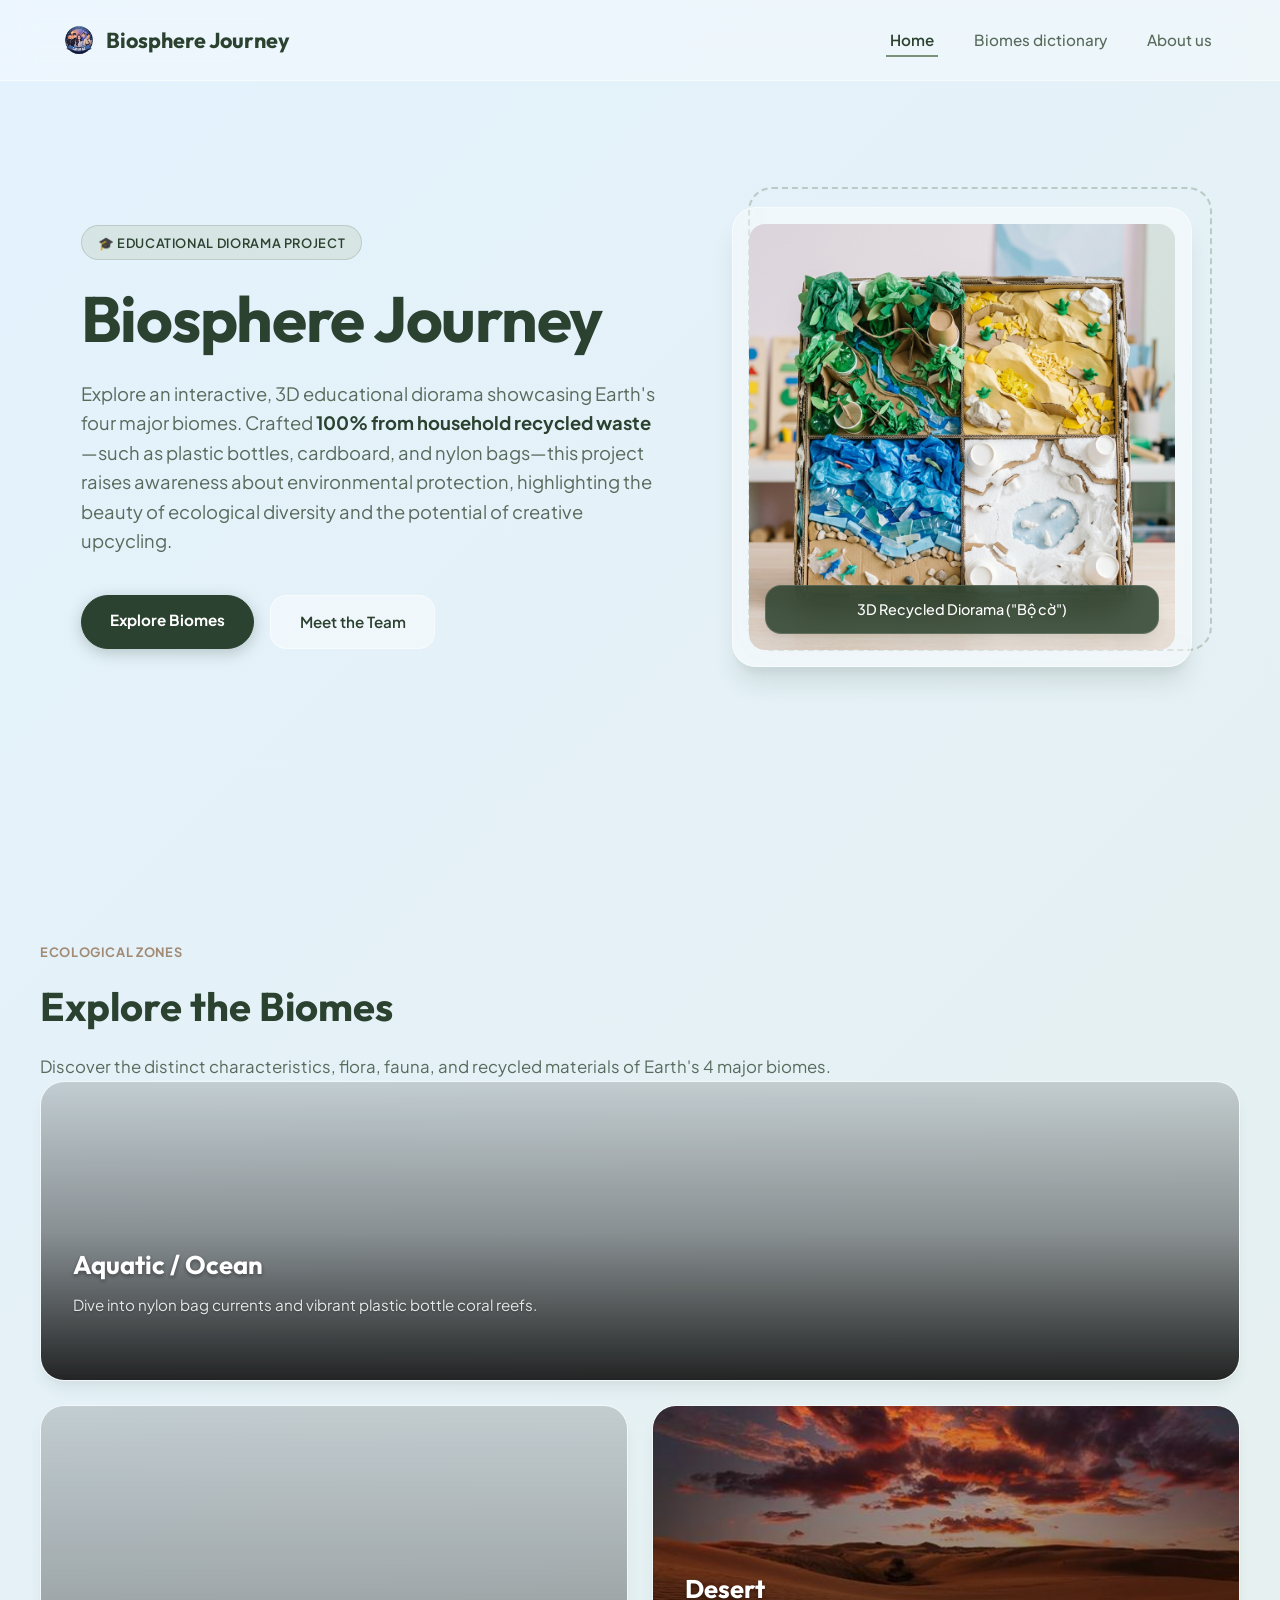
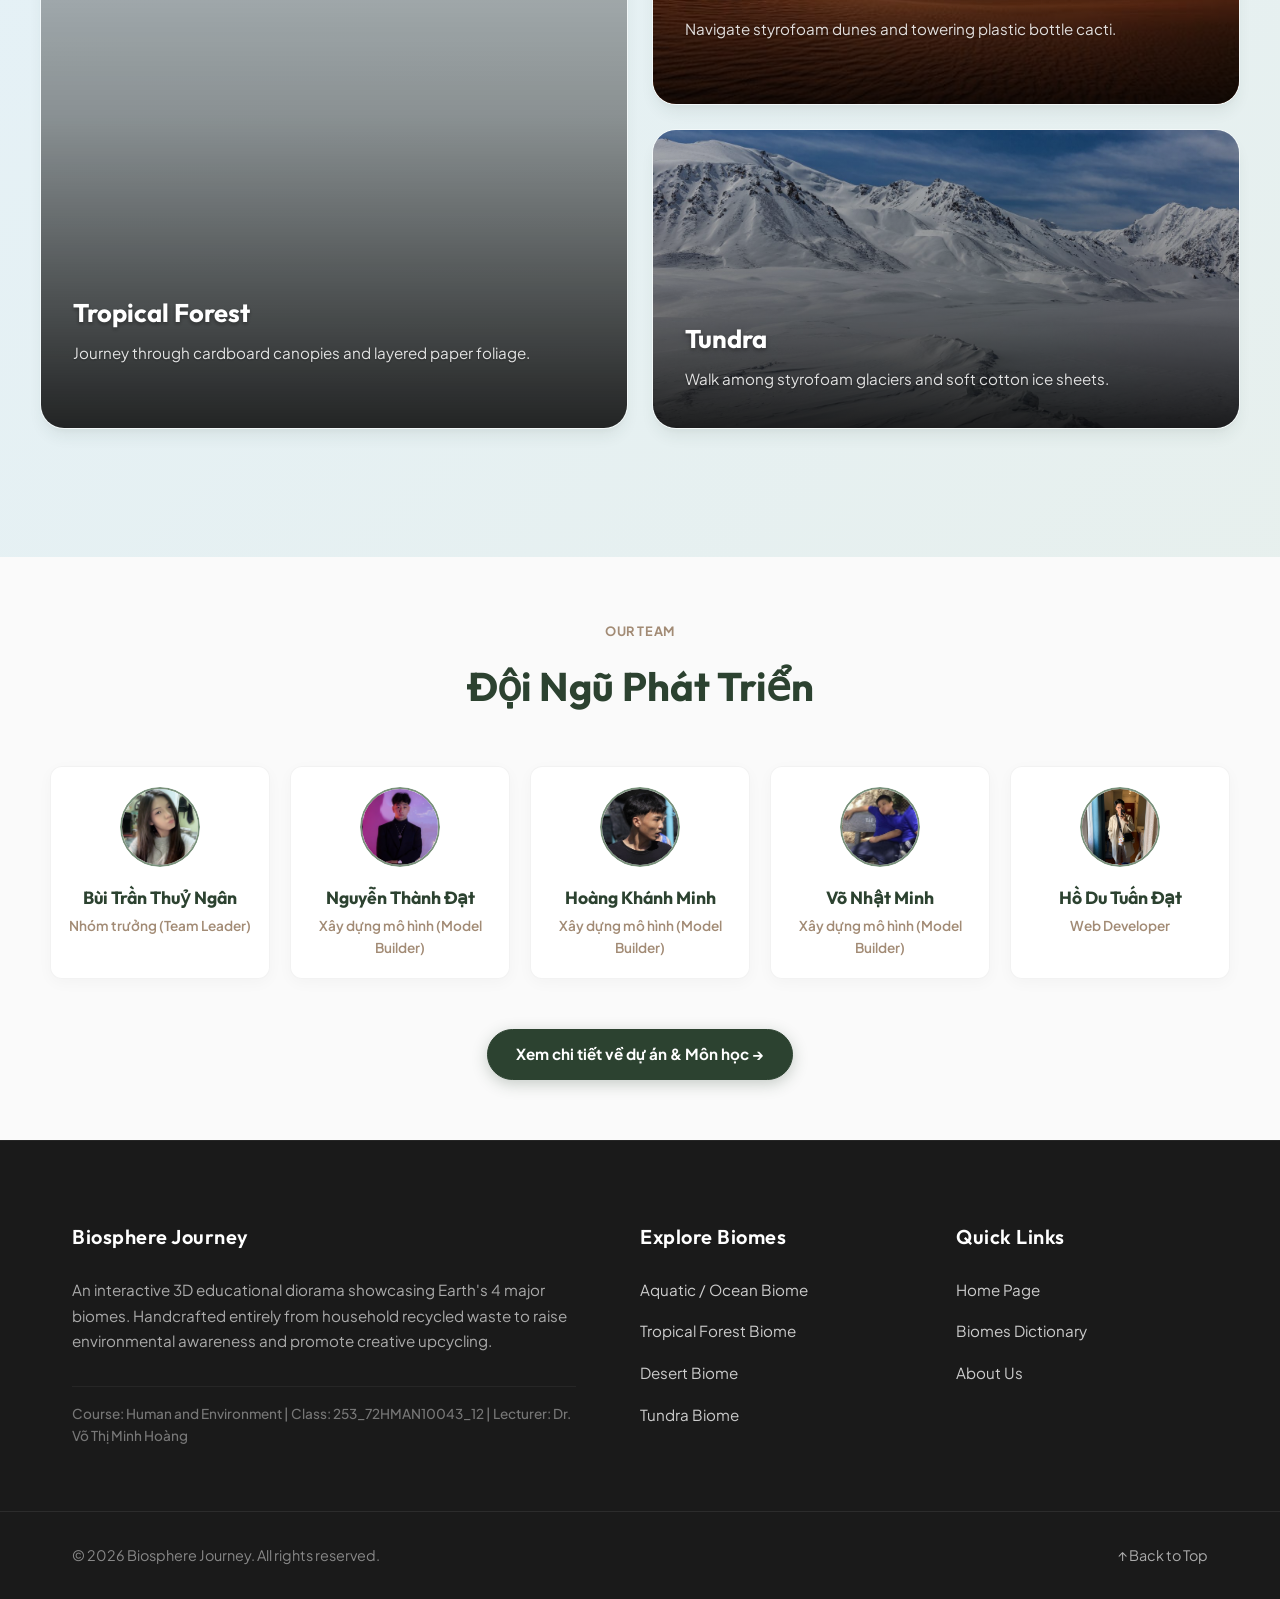
==== commit 1e169628: "feat: replace text logos with image assets and update biome infobox content with local images" ====
--- a/index.html
+++ b/index.html
@@ -21,8 +21,8 @@
     <!-- Top Header -->
     <header class="header">
         <div class="header-container">
-            <a href="#" class="logo" id="header-logo">
-                <span class="logo-icon">🌿</span>
+            <a href="index.html" class="logo" id="header-logo">
+                <img src="images/logo.png" alt="Biosphere Journey Logo" class="logo-img">
                 <span class="logo-text">Biosphere Journey</span>
             </a>
 
@@ -109,7 +109,9 @@
 
                     <!-- Desert Card -->
                     <a href="desert.html" class="bento-card bento-desert reveal-on-scroll delay-300">
-                        <div class="bento-card-bg"></div>
+                        <div class="bento-card-bg">
+                            <img src="images/sa-mac.jpg" alt="Sa mạc">
+                        </div>
                         <div class="bento-card-content">
                             <h3>Desert</h3>
                             <p>Navigate styrofoam dunes and towering plastic bottle cacti.</p>
@@ -120,88 +122,82 @@
 
                     <!-- Tundra Card -->
                     <a href="tundra.html" class="bento-card bento-tundra reveal-on-scroll delay-100">
-                        <div class="bento-card-bg"></div>
+                        <div class="bento-card-bg">
+                            <img src="images/bac-cuc.jpg" alt="Hình của Bắc cực / Nam cực">
+                        </div>
                         <div class="bento-card-content">
                             <h3>Tundra</h3>
                             <p>Walk among styrofoam glaciers and soft cotton ice sheets.</p>
-                            <span class="explore-tag">Explore Biome →</span>
                         </div>
                     </a>
                 </div>
             </div>
         </section>
 
-        <!-- Team Section -->
-        <section class="team-section" id="team">
+        <!-- Sleek Team & Process Summary Section -->
+        <section id="home-about-summary" class="home-summary-section">
             <div class="team-container">
-                <div class="section-header reveal-on-scroll">
-                    <span class="section-badge">Behind the Project</span>
-                    <h2 class="section-title">The Development Team</h2>
-                    <p class="section-subtitle">Meet the visionaries, creators, and advocates driving environmental
-                        literacy through upcycling.</p>
-                </div>
-
-                <div class="team-grid">
-                    <!-- Member 1 -->
-                    <div class="team-card reveal-on-scroll delay-100">
-                        <div class="avatar-container">
-                            <div class="avatar avatar-1">
-                                <span>AN</span>
-                            </div>
-                        </div>
-                        <div class="member-info">
-                            <h3 class="member-name">--------</h3>
-                            <span class="member-role">Lead Architect & Concept Designer</span>
-                            <p class="member-bio">Designed the physical layout and structural framework of the 3D
-                                diorama using recycled cardboard.</p>
+                
+                <!-- Part 1: Team Summary -->
+                <div class="reveal-on-scroll">
+                    <span class="section-badge">Our Team</span>
+                    <h2 class="section-title">Đội Ngũ Phát Triển</h2>
+                    
+                    <div class="team-summary-row">
+                        <!-- Member 1: Bùi Trần Thuỷ Ngân -->
+                        <div class="team-summary-card">
+                            <div class="team-summary-img-wrapper">
+                                <img src="images/Bùi Trần Thủy Ngân.png" alt="Bùi Trần Thủy Ngân" onerror="this.src='https://images.unsplash.com/photo-1573496359142-b8d87734a5a2?auto=format&fit=crop&w=400&q=80'">
+                            </div>
+                            <h3 class="team-summary-name">Bùi Trần Thuỷ Ngân</h3>
+                            <p class="team-summary-role">Nhóm trưởng (Team Leader)</p>
+                        </div>
+                        
+                        <!-- Member 2: Nguyễn Thành Đạt -->
+                        <div class="team-summary-card">
+                            <div class="team-summary-img-wrapper">
+                                <img src="images/nguyenthanhdat.jpg" alt="Nguyễn Thành Đạt" onerror="this.src='https://images.unsplash.com/photo-1507003211169-0a1dd7228f2d?auto=format&fit=crop&w=400&q=80'">
+                            </div>
+                            <h3 class="team-summary-name">Nguyễn Thành Đạt</h3>
+                            <p class="team-summary-role">Xây dựng mô hình (Model Builder)</p>
+                        </div>
+                        
+                        <!-- Member 3: Hoàng Khánh Minh -->
+                        <div class="team-summary-card">
+                            <div class="team-summary-img-wrapper">
+                                <img src="images/hoangkhanhminh.jpg" alt="Hoàng Khánh Minh" onerror="this.src='https://images.unsplash.com/photo-1500648767791-00dcc994a43e?auto=format&fit=crop&w=400&q=80'">
+                            </div>
+                            <h3 class="team-summary-name">Hoàng Khánh Minh</h3>
+                            <p class="team-summary-role">Xây dựng mô hình (Model Builder)</p>
+                        </div>
+                        
+                        <!-- Member 4: Võ Nhật Minh -->
+                        <div class="team-summary-card">
+                            <div class="team-summary-img-wrapper">
+                                <img src="images/vonhatminh.jpg" alt="Võ Nhật Minh" onerror="this.src='https://images.unsplash.com/photo-1472099645785-5658abf4ff4e?auto=format&fit=crop&w=400&q=80'">
+                            </div>
+                            <h3 class="team-summary-name">Võ Nhật Minh</h3>
+                            <p class="team-summary-role">Xây dựng mô hình (Model Builder)</p>
+                        </div>
+                        
+                        <!-- Member 5: Hồ Du Tuấn Đạt -->
+                        <div class="team-summary-card">
+                            <div class="team-summary-img-wrapper">
+                                <img src="images/Hồ Du Tuấn Đat.png" alt="Hồ Du Tuấn Đạt" onerror="this.src='https://images.unsplash.com/photo-1519085360753-af0119f7cbe7?auto=format&fit=crop&w=400&q=80'">
+                            </div>
+                            <h3 class="team-summary-name">Hồ Du Tuấn Đạt</h3>
+                            <p class="team-summary-role">Web Developer</p>
                         </div>
                     </div>
-
-                    <!-- Member 2 -->
-                    <div class="team-card reveal-on-scroll delay-200">
-                        <div class="avatar-container">
-                            <div class="avatar avatar-2">
-                                <span>BT</span>
-                            </div>
-                        </div>
-                        <div class="member-info">
-                            <h3 class="member-name">--------</h3>
-                            <span class="member-role">Recycling Specialist & Biome Stylist</span>
-                            <p class="member-bio">Spearheaded materials research, converting household plastic waste and
-                                bags into lush forest and desert landscapes.</p>
-                        </div>
-                    </div>
-
-                    <!-- Member 3 -->
-                    <div class="team-card reveal-on-scroll delay-300">
-                        <div class="avatar-container">
-                            <div class="avatar avatar-3">
-                                <span>MD</span>
-                            </div>
-                        </div>
-                        <div class="member-info">
-                            <h3 class="member-name">--------</h3>
-                            <span class="member-role">Content Writer & Researcher</span>
-                            <p class="member-bio">Authored educational descriptions, ecological stats, and scientific
-                                guides for all four biomes.</p>
-                        </div>
-                    </div>
-
-                    <!-- Member 4 -->
-                    <div class="team-card reveal-on-scroll delay-400">
-                        <div class="avatar-container">
-                            <div class="avatar avatar-4">
-                                <span>TL</span>
-                            </div>
-                        </div>
-                        <div class="member-info">
-                            <h3 class="member-name">--------</h3>
-                            <span class="member-role">Web Developer</span>
-                            <p class="member-bio">Built the responsive, interactive encyclopedia and digital companion
-                                app for the diorama.</p>
-                        </div>
-                    </div>
-                </div>
+                </div>
+
+
+
+                <!-- Part 3: Call To Action Button -->
+                <div class="reveal-on-scroll cta-container" style="margin-top: 40px; text-align: center;">
+                    <a href="about.html" class="btn-primary">Xem chi tiết về dự án & Môn học &rarr;</a>
+                </div>
+
             </div>
         </section>
     </main>
--- a/style.css
+++ b/style.css
@@ -14,13 +14,13 @@
     --color-earth: #dfd3c3;
     --color-earth-dark: #a28b75;
     --color-forest-dark: #2c4230;
-    
+
     /* Text Colors */
     --text-primary: #2b3a2e;
     --text-secondary: #576b5c;
     --text-muted: #7d9082;
     --text-light: #ffffff;
-    
+
     /* Layout & Component Styling */
     --font-heading: 'Outfit', -apple-system, BlinkMacSystemFont, "Segoe UI", Roboto, sans-serif;
     --font-body: 'Plus Jakarta Sans', -apple-system, BlinkMacSystemFont, "Segoe UI", Roboto, sans-serif;
@@ -33,7 +33,7 @@
     --shadow-lg: 0 20px 25px -5px rgba(44, 66, 48, 0.12), 0 10px 10px -5px rgba(44, 66, 48, 0.06);
     --glass-bg: rgba(255, 255, 255, 0.45);
     --glass-border: rgba(255, 255, 255, 0.5);
-    
+
     /* Transitions */
     --transition-smooth: all 0.4s cubic-bezier(0.16, 1, 0.3, 1);
 }
@@ -60,15 +60,14 @@
     line-height: 1.6;
     overflow-x: hidden;
     min-height: 100vh;
-    
+
     /* Dynamic Moving Gradient Background */
-    background: linear-gradient(-45deg, 
-        var(--color-sage-light), 
-        var(--color-sky-light), 
-        var(--color-earth-light), 
-        var(--color-sage-light), 
-        var(--color-sky-light)
-    );
+    background: linear-gradient(-45deg,
+            var(--color-sage-light),
+            var(--color-sky-light),
+            var(--color-earth-light),
+            var(--color-sage-light),
+            var(--color-sky-light));
     background-size: 400% 400%;
     animation: movingGradient 20s ease infinite;
 }
@@ -78,9 +77,11 @@
     0% {
         background-position: 0% 50%;
     }
+
     50% {
         background-position: 100% 50%;
     }
+
     100% {
         background-position: 0% 50%;
     }
@@ -101,6 +102,7 @@
         opacity: 0;
         transform: translateY(25px);
     }
+
     to {
         opacity: 1;
         transform: translateY(0);
@@ -112,6 +114,7 @@
         opacity: 0;
         transform: translateY(-20px);
     }
+
     to {
         opacity: 1;
         transform: translateY(0);
@@ -121,8 +124,8 @@
 .reveal-on-scroll {
     opacity: 0;
     transform: translateY(30px);
-    transition: opacity 0.8s cubic-bezier(0.16, 1, 0.3, 1), 
-                transform 0.8s cubic-bezier(0.16, 1, 0.3, 1);
+    transition: opacity 0.8s cubic-bezier(0.16, 1, 0.3, 1),
+        transform 0.8s cubic-bezier(0.16, 1, 0.3, 1);
 }
 
 .reveal-on-scroll.active {
@@ -130,10 +133,21 @@
     transform: translateY(0);
 }
 
-.delay-100 { transition-delay: 100ms; }
-.delay-200 { transition-delay: 200ms; }
-.delay-300 { transition-delay: 300ms; }
-.delay-400 { transition-delay: 400ms; }
+.delay-100 {
+    transition-delay: 100ms;
+}
+
+.delay-200 {
+    transition-delay: 200ms;
+}
+
+.delay-300 {
+    transition-delay: 300ms;
+}
+
+.delay-400 {
+    transition-delay: 400ms;
+}
 
 /* ==========================================================================
    HEADER & NAVIGATION
@@ -163,17 +177,20 @@
 }
 
 .logo {
-    display: flex;
-    align-items: center;
-    gap: 0.5rem;
-    font-family: var(--font-heading);
-    font-weight: 700;
-    font-size: 1.35rem;
-    color: var(--color-forest-dark);
-}
-
-.logo-icon {
-    font-size: 1.5rem;
+    display: flex !important;
+    align-items: center !important;
+    gap: 12px !important;
+    font-family: var(--font-heading) !important;
+    font-weight: 700 !important;
+    font-size: 1.35rem !important;
+    color: var(--color-forest-dark) !important;
+    text-decoration: none !important;
+}
+
+.logo-img {
+    height: 40px !important;
+    width: auto !important;
+    object-fit: contain !important;
 }
 
 .nav-menu ul {
@@ -206,7 +223,7 @@
     .nav-link:hover {
         color: var(--color-forest-dark);
     }
-    
+
     .nav-link:hover::after {
         width: 100%;
     }
@@ -255,8 +272,13 @@
     transition: var(--transition-smooth);
 }
 
-.hamburger::before { top: -6px; }
-.hamburger::after { bottom: -6px; }
+.hamburger::before {
+    top: -6px;
+}
+
+.hamburger::after {
+    bottom: -6px;
+}
 
 /* Hamburger Active State */
 .nav-toggle[aria-expanded="true"] .hamburger {
@@ -353,7 +375,8 @@
     padding: 0.85rem 1.8rem;
     border-radius: var(--border-radius-md);
     cursor: pointer;
-    min-height: 48px; /* Touch Target minimum */
+    min-height: 48px;
+    /* Touch Target minimum */
     transition: var(--transition-smooth);
 }
 
@@ -513,6 +536,13 @@
     z-index: 1;
 }
 
+.bento-card-bg img {
+    width: 100% !important;
+    height: 100% !important;
+    object-fit: cover !important;
+    display: block !important;
+}
+
 /* Linear overlay gradient for readability */
 .bento-card::after {
     content: '';
@@ -573,11 +603,11 @@
         box-shadow: var(--shadow-lg);
         border-color: rgba(255, 255, 255, 0.4);
     }
-    
+
     .bento-card:hover .bento-card-bg {
         transform: scale(1.05);
     }
-    
+
     .bento-card:hover::after {
         background: linear-gradient(to top, rgba(0, 0, 0, 0.9) 0%, rgba(0, 0, 0, 0.5) 60%, rgba(0, 0, 0, 0.25) 100%);
     }
@@ -596,6 +626,7 @@
 .bento-ocean {
     grid-column: span 2;
 }
+
 .bento-ocean .bento-card-bg {
     background-image: url('https://images.unsplash.com/photo-1507525428034-b723cf961d3e?auto=format&fit=crop&w=1200&q=80');
 }
@@ -604,6 +635,7 @@
     grid-column: span 1;
     grid-row: span 2;
 }
+
 .bento-forest .bento-card-bg {
     background-image: url('https://images.unsplash.com/photo-1511497584788-876760111969?auto=format&fit=crop&w=1200&q=80');
 }
@@ -611,6 +643,7 @@
 .bento-desert {
     grid-column: span 1;
 }
+
 .bento-desert .bento-card-bg {
     background-image: url('https://images.unsplash.com/photo-1509316975850-ff9c5deb0cd9?auto=format&fit=crop&w=800&q=80');
 }
@@ -618,6 +651,7 @@
 .bento-tundra {
     grid-column: span 1;
 }
+
 .bento-tundra .bento-card-bg {
     background-image: url('https://images.unsplash.com/photo-1517783999520-f068d7431a60?auto=format&fit=crop&w=1200&q=80');
 }
@@ -627,7 +661,8 @@
    ========================================================================== */
 
 .team-section {
-    padding: 8rem 1.5rem;
+    padding: 60px 15px !important;
+    text-align: center !important;
 }
 
 .team-container {
@@ -635,10 +670,292 @@
     margin: 0 auto;
 }
 
-.section-header {
-    text-align: center;
-    max-width: 600px;
-    margin: 0 auto 4rem auto;
+.team-grid {
+    display: flex !important;
+    flex-wrap: wrap !important;
+    justify-content: center !important;
+    /* Centers the bottom 2 cards */
+    gap: 30px !important;
+    max-width: 1100px !important;
+    margin: 0 auto !important;
+    margin-top: 3rem !important;
+}
+
+.team-card {
+    flex: 1 1 300px !important;
+    /* Allows cards to grow and shrink, base width 300px */
+    max-width: 320px !important;
+    /* Prevents cards from becoming too wide */
+    background: var(--card-bg, #ffffff) !important;
+    border: 1px solid rgba(0, 0, 0, 0.05) !important;
+    border-radius: 16px !important;
+    padding: 25px 20px !important;
+    box-shadow: 0 10px 30px rgba(0, 0, 0, 0.05) !important;
+    transition: transform 0.3s ease, box-shadow 0.3s ease !important;
+    display: flex !important;
+    flex-direction: column !important;
+    align-items: center !important;
+    text-align: center !important;
+}
+
+.team-card:hover {
+    transform: translateY(-8px) !important;
+    box-shadow: 0 15px 40px rgba(0, 0, 0, 0.1) !important;
+}
+
+.team-img-wrapper {
+    width: 120px;
+    height: 120px;
+    overflow: hidden;
+    border-radius: 50%;
+    margin-bottom: 15px;
+}
+
+.team-img-wrapper img {
+    width: 120px !important;
+    height: 120px !important;
+    object-fit: cover !important;
+    border-radius: 50% !important;
+    margin-bottom: 15px !important;
+    border: 3px solid var(--accent-color, #7a927c) !important;
+}
+
+.member-name {
+    font-family: var(--font-heading) !important;
+    font-size: 1.25rem !important;
+    font-weight: 700 !important;
+    color: var(--color-forest-dark) !important;
+    margin: 5px 0 3px 0 !important;
+}
+
+.member-role {
+    font-size: 0.9rem !important;
+    font-weight: 700 !important;
+    color: var(--color-earth-dark, #a8763e) !important;
+    margin-bottom: 8px !important;
+    text-transform: none !important;
+}
+
+.member-id {
+    font-size: 0.85rem !important;
+    color: var(--text-secondary, #666666) !important;
+    margin-bottom: 12px !important;
+    font-weight: 500;
+}
+
+.member-email {
+    font-size: 0.85rem !important;
+    color: var(--color-sky-dark, #3b5c7d) !important;
+    text-decoration: underline !important;
+    transition: color 0.2s ease;
+    word-break: break-all;
+}
+
+.member-email:hover {
+    color: var(--color-forest-dark) !important;
+}
+
+/* Home Summary Section Styles */
+.home-summary-section {
+    padding: 60px 15px !important;
+    background-color: #fafafa !important;
+    text-align: center !important;
+}
+
+.team-summary-row {
+    display: flex !important;
+    flex-wrap: wrap !important;
+    justify-content: center !important;
+    gap: 20px !important;
+    margin-top: 3rem !important;
+    margin-bottom: 50px !important;
+}
+
+.team-summary-card {
+    background: var(--card-bg, #ffffff) !important;
+    border: 1px solid rgba(0, 0, 0, 0.05) !important;
+    border-radius: 12px !important;
+    padding: 20px 15px !important;
+    box-shadow: 0 4px 15px rgba(0, 0, 0, 0.03) !important;
+    transition: transform 0.3s ease, box-shadow 0.3s ease !important;
+    display: flex !important;
+    flex-direction: column !important;
+    align-items: center !important;
+    text-align: center !important;
+    flex: 1 1 200px !important;
+    max-width: 220px !important;
+}
+
+.team-summary-card:hover {
+    transform: translateY(-5px) !important;
+    box-shadow: 0 10px 25px rgba(0, 0, 0, 0.06) !important;
+}
+
+.team-summary-img-wrapper {
+    width: 80px !important;
+    height: 80px !important;
+    overflow: hidden !important;
+    border-radius: 50% !important;
+    margin-bottom: 12px !important;
+}
+
+.team-summary-img-wrapper img {
+    width: 80px !important;
+    height: 80px !important;
+    object-fit: cover !important;
+    border-radius: 50% !important;
+    border: 2px solid var(--accent-color, #7a927c) !important;
+}
+
+.team-summary-name {
+    font-family: var(--font-heading) !important;
+    font-size: 1.1rem !important;
+    font-weight: 700 !important;
+    color: var(--color-forest-dark) !important;
+    margin: 5px 0 3px 0 !important;
+}
+
+.team-summary-role {
+    font-size: 0.85rem !important;
+    font-weight: 600 !important;
+    color: var(--color-earth-dark, #a8763e) !important;
+    margin: 0 !important;
+}
+
+/* Making Process Summary Grid */
+.process-summary-gallery {
+    display: grid !important;
+    grid-template-columns: repeat(auto-fit, minmax(200px, 1fr)) !important;
+    gap: 20px !important;
+    margin-top: 3rem !important;
+    max-width: 1100px !important;
+    margin-left: auto !important;
+    margin-right: auto !important;
+    margin-bottom: 40px !important;
+}
+
+.process-summary-card {
+    background: #ffffff !important;
+    border-radius: 12px !important;
+    overflow: hidden !important;
+    box-shadow: 0 4px 15px rgba(0, 0, 0, 0.04) !important;
+    border: 1px solid rgba(0, 0, 0, 0.05) !important;
+    transition: transform 0.3s ease, box-shadow 0.3s ease !important;
+    display: flex !important;
+    flex-direction: column !important;
+}
+
+.process-summary-card:hover {
+    transform: translateY(-5px) !important;
+    box-shadow: 0 10px 25px rgba(0, 0, 0, 0.08) !important;
+}
+
+.process-summary-img-wrapper {
+    width: 100% !important;
+    aspect-ratio: 4/3 !important;
+    overflow: hidden !important;
+}
+
+.process-summary-img-wrapper img {
+    width: 100% !important;
+    height: 100% !important;
+    object-fit: cover !important;
+    transition: transform 0.3s ease !important;
+}
+
+.process-summary-card:hover .process-summary-img-wrapper img {
+    transform: scale(1.03) !important;
+}
+
+.process-summary-card p {
+    font-size: 0.9rem !important;
+    font-weight: 700 !important;
+    color: var(--color-forest-dark) !important;
+    padding: 15px 10px !important;
+    margin: 0 !important;
+    text-align: center !important;
+}
+
+/* Sleek Pill-shaped primary button */
+.btn-primary {
+    display: inline-block !important;
+    background-color: var(--color-forest-dark) !important;
+    color: #ffffff !important;
+    padding: 12px 28px !important;
+    font-family: var(--font-body) !important;
+    font-size: 0.95rem !important;
+    font-weight: 700 !important;
+    border-radius: 50px !important;
+    box-shadow: 0 4px 15px rgba(44, 66, 48, 0.25) !important;
+    transition: transform 0.25s ease, box-shadow 0.25s ease, background-color 0.25s ease !important;
+    text-decoration: none !important;
+}
+
+.btn-primary:hover {
+    transform: translateY(-3px) !important;
+    background-color: #1a2a1e !important;
+    box-shadow: 0 6px 20px rgba(44, 66, 48, 0.35) !important;
+}
+
+/* Expanded About Us Section Styles */
+.about-section {
+    padding: 80px 15px !important;
+    background-color: #fafafa !important;
+}
+
+/* Part 1: Course Info Card */
+.course-info-card {
+    background: #ffffff !important;
+    border-radius: 16px !important;
+    padding: 40px 30px !important;
+    box-shadow: 0 10px 30px rgba(0, 0, 0, 0.03) !important;
+    border: 1px solid rgba(0, 0, 0, 0.05) !important;
+    max-width: 1100px !important;
+    margin: 0 auto 50px auto !important;
+    text-align: center !important;
+}
+
+.about-hero-logo {
+    height: 90px !important;
+    width: auto !important;
+    object-fit: contain !important;
+    display: block !important;
+    margin: 0 auto 20px auto !important;
+}
+
+.course-title {
+    font-family: var(--font-heading) !important;
+    font-size: 2rem !important;
+    color: var(--color-forest-dark) !important;
+    margin-bottom: 8px !important;
+    line-height: 1.3 !important;
+}
+
+.course-subtitle-highlight {
+    color: var(--color-earth-dark, #a8763e) !important;
+    font-weight: 700 !important;
+}
+
+.instructor-name {
+    font-size: 1.1rem !important;
+    font-weight: 600 !important;
+    color: var(--color-sky-dark, #3b5c7d) !important;
+    margin-bottom: 20px !important;
+}
+
+.course-description {
+    font-size: 1rem !important;
+    line-height: 1.7 !important;
+    color: var(--text-secondary, #666666) !important;
+    max-width: 850px !important;
+    margin: 0 auto !important;
+}
+
+/* Part 2 Header */
+.team-section-header {
+    text-align: center !important;
+    max-width: 600px !important;
+    margin: 0 auto 30px auto !important;
 }
 
 .section-badge {
@@ -653,10 +970,9 @@
 
 .section-title {
     font-family: var(--font-heading);
-    font-size: 2.75rem;
+    font-size: 2.5rem;
     color: var(--color-forest-dark);
     margin-bottom: 1rem;
-    letter-spacing: -0.01em;
 }
 
 .section-subtitle {
@@ -664,97 +980,56 @@
     font-size: 1.05rem;
 }
 
-.team-grid {
-    display: grid;
-    grid-template-columns: repeat(4, 1fr);
-    gap: 2rem;
-}
-
-.team-card {
-    background: var(--glass-bg);
-    border: 1px solid var(--glass-border);
-    border-radius: var(--border-radius-lg);
-    padding: 2rem 1.5rem;
-    text-align: center;
-    backdrop-filter: blur(12px);
-    -webkit-backdrop-filter: blur(12px);
-    box-shadow: var(--shadow-md);
-    transition: var(--transition-smooth);
-    display: flex;
-    flex-direction: column;
-    align-items: center;
-}
-
-@media (hover: hover) {
-    .team-card:hover {
-        transform: translateY(-8px);
-        box-shadow: var(--shadow-lg);
-        background: rgba(255, 255, 255, 0.6);
-        border-color: rgba(122, 146, 124, 0.5);
-    }
-}
-
-.avatar-container {
-    margin-bottom: 1.5rem;
-    position: relative;
-}
-
-/* High-end decorative background behind avatars */
-.avatar-container::before {
-    content: '';
-    position: absolute;
-    top: -5px;
-    left: -5px;
-    right: -5px;
-    bottom: -5px;
-    border-radius: var(--border-radius-full);
-    background: linear-gradient(135deg, var(--color-sage), var(--color-sky));
-    z-index: -1;
-    opacity: 0.6;
-}
-
-.avatar {
-    width: 80px;
-    height: 80px;
-    border-radius: var(--border-radius-full);
-    display: flex;
-    align-items: center;
-    justify-content: center;
-    font-family: var(--font-heading);
-    font-weight: 700;
-    font-size: 1.5rem;
-    color: var(--color-forest-dark);
-    border: 3px solid #ffffff;
-    box-shadow: var(--shadow-sm);
-}
-
-/* Unique pastel gradient backgrounds for each avatar to look premium */
-.avatar-1 { background: linear-gradient(135deg, #e0f2f1, #b2dfdb); }
-.avatar-2 { background: linear-gradient(135deg, #f3e5f5, #e1bee7); }
-.avatar-3 { background: linear-gradient(135deg, #efebe9, #d7ccc8); }
-.avatar-4 { background: linear-gradient(135deg, #e8eaf6, #c5cae9); }
-
-.member-name {
-    font-family: var(--font-heading);
-    font-size: 1.2rem;
-    color: var(--color-forest-dark);
-    margin-bottom: 0.25rem;
-}
-
-.member-role {
-    font-size: 0.85rem;
-    font-weight: 600;
-    color: var(--color-earth-dark);
-    text-transform: uppercase;
-    letter-spacing: 0.05em;
-    display: block;
-    margin-bottom: 1rem;
-}
-
-.member-bio {
-    font-size: 0.9rem;
-    color: var(--text-secondary);
-    line-height: 1.5;
+/* Part 3: The Making Process Gallery */
+.process-section {
+    margin-top: 80px !important;
+    text-align: center !important;
+}
+
+.process-gallery {
+    display: grid !important;
+    grid-template-columns: repeat(auto-fit, minmax(200px, 1fr)) !important;
+    gap: 15px !important;
+    margin-top: 3rem !important;
+    max-width: 1100px !important;
+    margin-left: auto !important;
+    margin-right: auto !important;
+}
+
+.process-card {
+    background: #ffffff !important;
+    border-radius: 12px !important;
+    overflow: hidden !important;
+    box-shadow: 0 4px 10px rgba(0, 0, 0, 0.1) !important;
+    border: 1px solid rgba(0, 0, 0, 0.05) !important;
+    transition: transform 0.4s ease, box-shadow 0.4s ease !important;
+    display: flex !important;
+    flex-direction: column !important;
+    padding: 0 !important;
+}
+
+.process-card:hover {
+    transform: translateY(-5px) !important;
+    box-shadow: 0 10px 25px rgba(0, 0, 0, 0.12) !important;
+}
+
+.process-img-wrapper {
+    width: 100% !important;
+    aspect-ratio: 4/3 !important;
+    overflow: hidden !important;
+    border-radius: 12px !important;
+}
+
+.process-img-wrapper img {
+    width: 100% !important;
+    height: 100% !important;
+    object-fit: cover !important;
+    transition: transform 0.4s ease !important;
+    display: block !important;
+}
+
+.process-card:hover .process-img-wrapper img {
+    transform: scale(1.04) !important;
 }
 
 /* ==========================================================================
@@ -765,7 +1040,7 @@
 @media (hover: hover) {
     .bento-card:hover {
         box-shadow: 0 15px 30px -5px var(--biome-accent, rgba(44, 66, 48, 0.2)),
-                    0 10px 15px -5px var(--biome-accent, rgba(44, 66, 48, 0.1));
+            0 10px 15px -5px var(--biome-accent, rgba(44, 66, 48, 0.1));
         border-color: var(--biome-accent, rgba(255, 255, 255, 0.45));
     }
 }
@@ -783,7 +1058,7 @@
     backdrop-filter: blur(20px);
     -webkit-backdrop-filter: blur(20px);
     border: 1px solid var(--glass-border);
-    box-shadow: 0 4px 15px rgba(0,0,0,0.05);
+    box-shadow: 0 4px 15px rgba(0, 0, 0, 0.05);
     padding: 15px;
     box-sizing: border-box;
     z-index: 1;
@@ -944,7 +1219,8 @@
     transition: var(--transition-smooth);
 }
 
-.sidebar-link:hover, .sidebar-link.active {
+.sidebar-link:hover,
+.sidebar-link.active {
     color: var(--color-forest-dark);
     background-color: rgba(195, 211, 196, 0.3);
     font-weight: 600;
@@ -1046,7 +1322,7 @@
         grid-template-columns: 180px 1fr;
         gap: 1.5rem;
     }
-    
+
     .wiki-infobox {
         grid-column: span 2;
         width: 100%;
@@ -1061,19 +1337,19 @@
         grid-template-columns: 1fr;
         gap: 1.5rem;
     }
-    
+
     .wiki-sidebar {
         display: none;
     }
-    
+
     .wiki-main {
         padding: 1.5rem;
     }
-    
+
     .wiki-title {
         font-size: 2.25rem;
     }
-    
+
     .wiki-infobox {
         grid-column: span 1;
     }
@@ -1112,7 +1388,7 @@
         background: rgba(0, 0, 0, 0.09);
         color: var(--color-forest-dark);
     }
-    
+
     .back-btn:hover svg {
         transform: translateX(-3px);
     }
@@ -1137,8 +1413,13 @@
 }
 
 @keyframes spin {
-    0% { transform: rotate(0deg); }
-    100% { transform: rotate(360deg); }
+    0% {
+        transform: rotate(0deg);
+    }
+
+    100% {
+        transform: rotate(360deg);
+    }
 }
 
 /* Ensure no-sidebar layout details - mobile first stack */
@@ -1161,18 +1442,14 @@
         grid-template-columns: repeat(2, 1fr);
         grid-auto-rows: 280px;
     }
-    
-
-    
-    .team-grid {
-        grid-template-columns: repeat(2, 1fr);
-        gap: 1.5rem;
-    }
+
+
+
 
     .wiki-grid.no-sidebar {
         grid-template-columns: 1fr;
     }
-    
+
     #wiki-content table.infobox {
         float: none !important;
         margin: 1.5rem auto !important;
@@ -1183,7 +1460,9 @@
 
 /* Responsive break for mobile screens (max-width: 768px) */
 @media screen and (max-width: 768px) {
-    html, body {
+
+    html,
+    body {
         overflow-x: hidden;
         width: 100%;
     }
@@ -1288,7 +1567,10 @@
         grid-auto-rows: 250px;
     }
 
-    .bento-ocean, .bento-forest, .bento-desert, .bento-tundra {
+    .bento-ocean,
+    .bento-forest,
+    .bento-desert,
+    .bento-tundra {
         grid-column: span 1;
         grid-row: span 1;
     }
@@ -1316,14 +1598,6 @@
     .hero-actions .btn {
         width: 100%;
     }
-
-    .team-grid {
-        grid-template-columns: 1fr;
-    }
-    
-    .team-card {
-        padding: 2rem 1.25rem;
-    }
 }
 
 /* ==========================================================================
@@ -1331,9 +1605,9 @@
    ========================================================================== */
 
 /* Fallback light DOM Wikipedia selectors for mobile devices */
-#wiki-content img, 
-#wiki-content figure, 
-#wiki-content .thumb, 
+#wiki-content img,
+#wiki-content figure,
+#wiki-content .thumb,
 #wiki-content .thumbinner,
 #wiki-content .tright,
 #wiki-content .tleft {
@@ -1374,7 +1648,8 @@
     }
 
     .wiki-main {
-        padding: 3rem !important; /* Scale up padding for tablet reading */
+        padding: 3rem !important;
+        /* Scale up padding for tablet reading */
     }
 
     /* Relax Wikipedia image constraints (float & wrap) */
@@ -1471,7 +1746,7 @@
         clear: right !important;
         margin: 0 0 20px 20px !important;
     }
-    }
+}
 }
 
 /* Large Desktop Breakpoint (min-width: 1440px) */
@@ -1566,7 +1841,8 @@
 }
 
 .footer-links a:hover {
-    color: #7a927c !important; /* Sage green accent color */
+    color: #7a927c !important;
+    /* Sage green accent color */
     transform: translateX(4px);
 }
 
@@ -1623,5 +1899,4 @@
         text-align: center !important;
         padding: 0 1.5rem !important;
     }
-}
-
+}
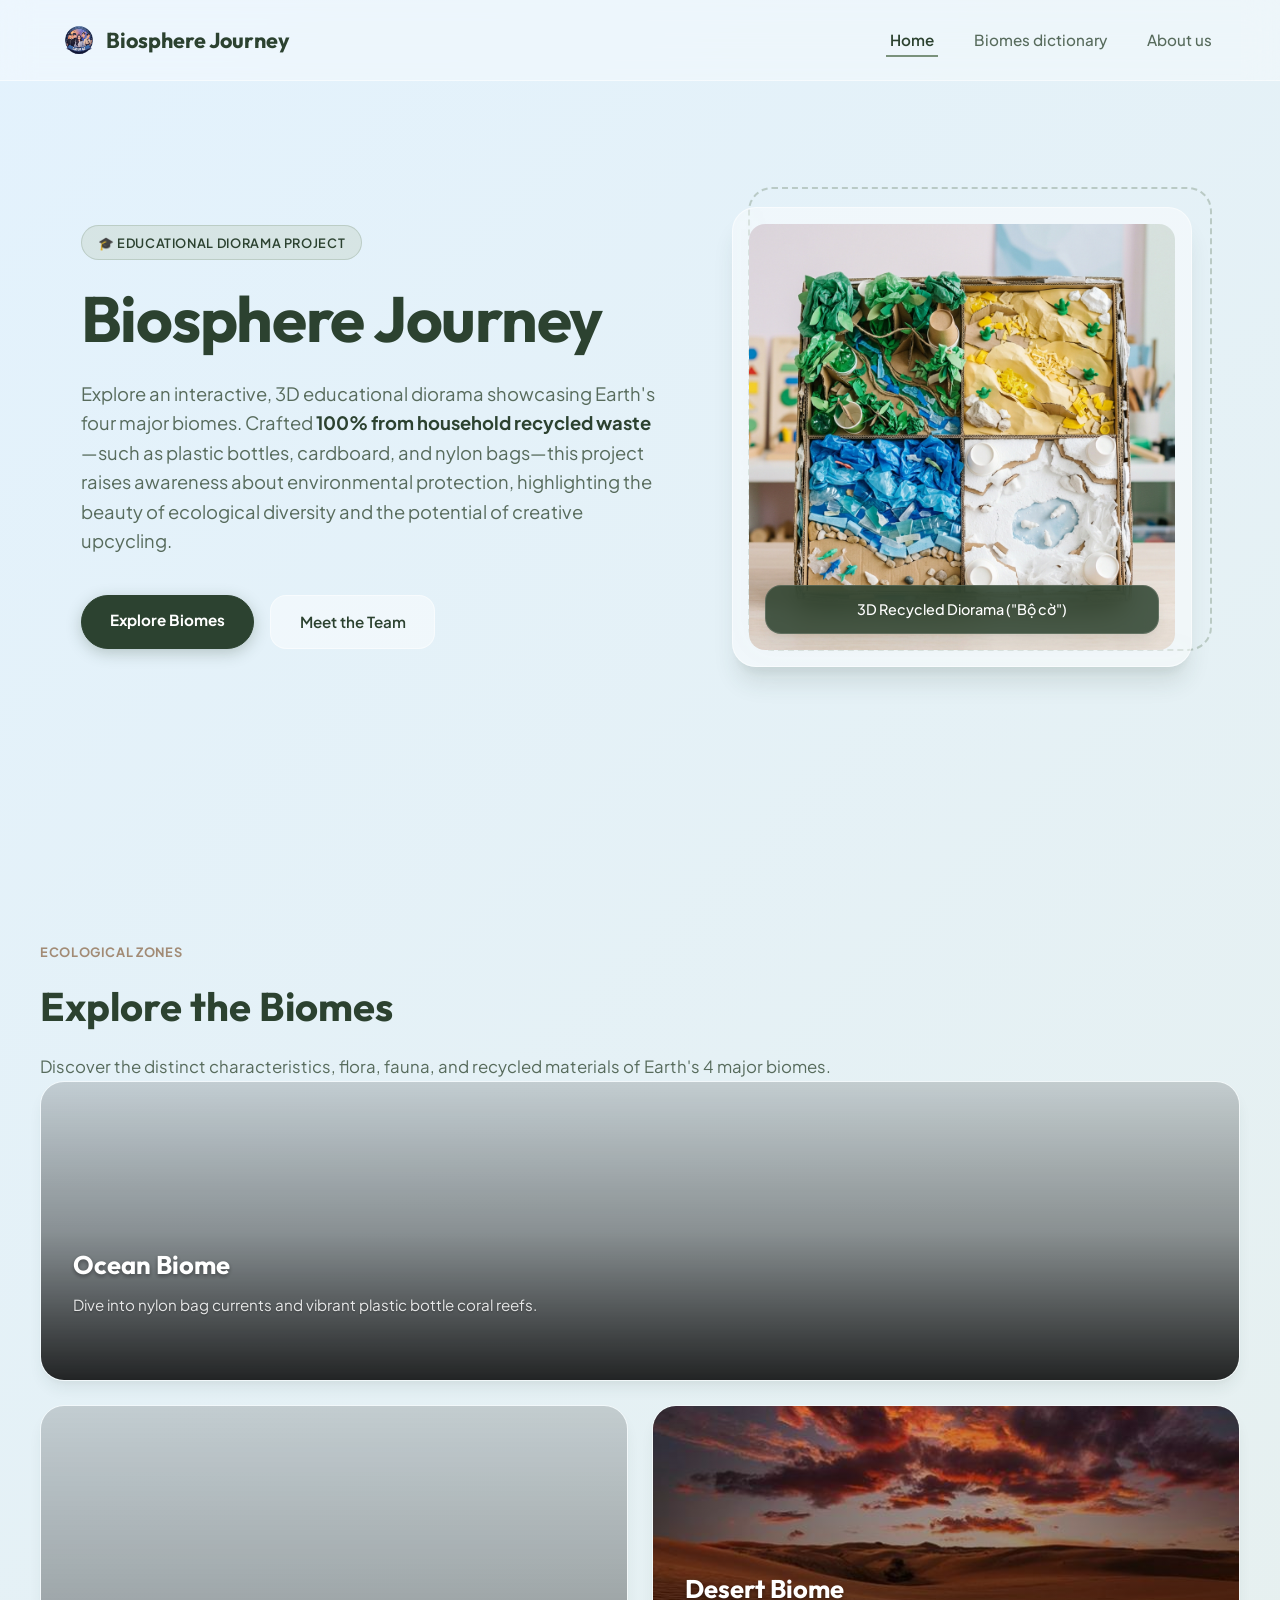
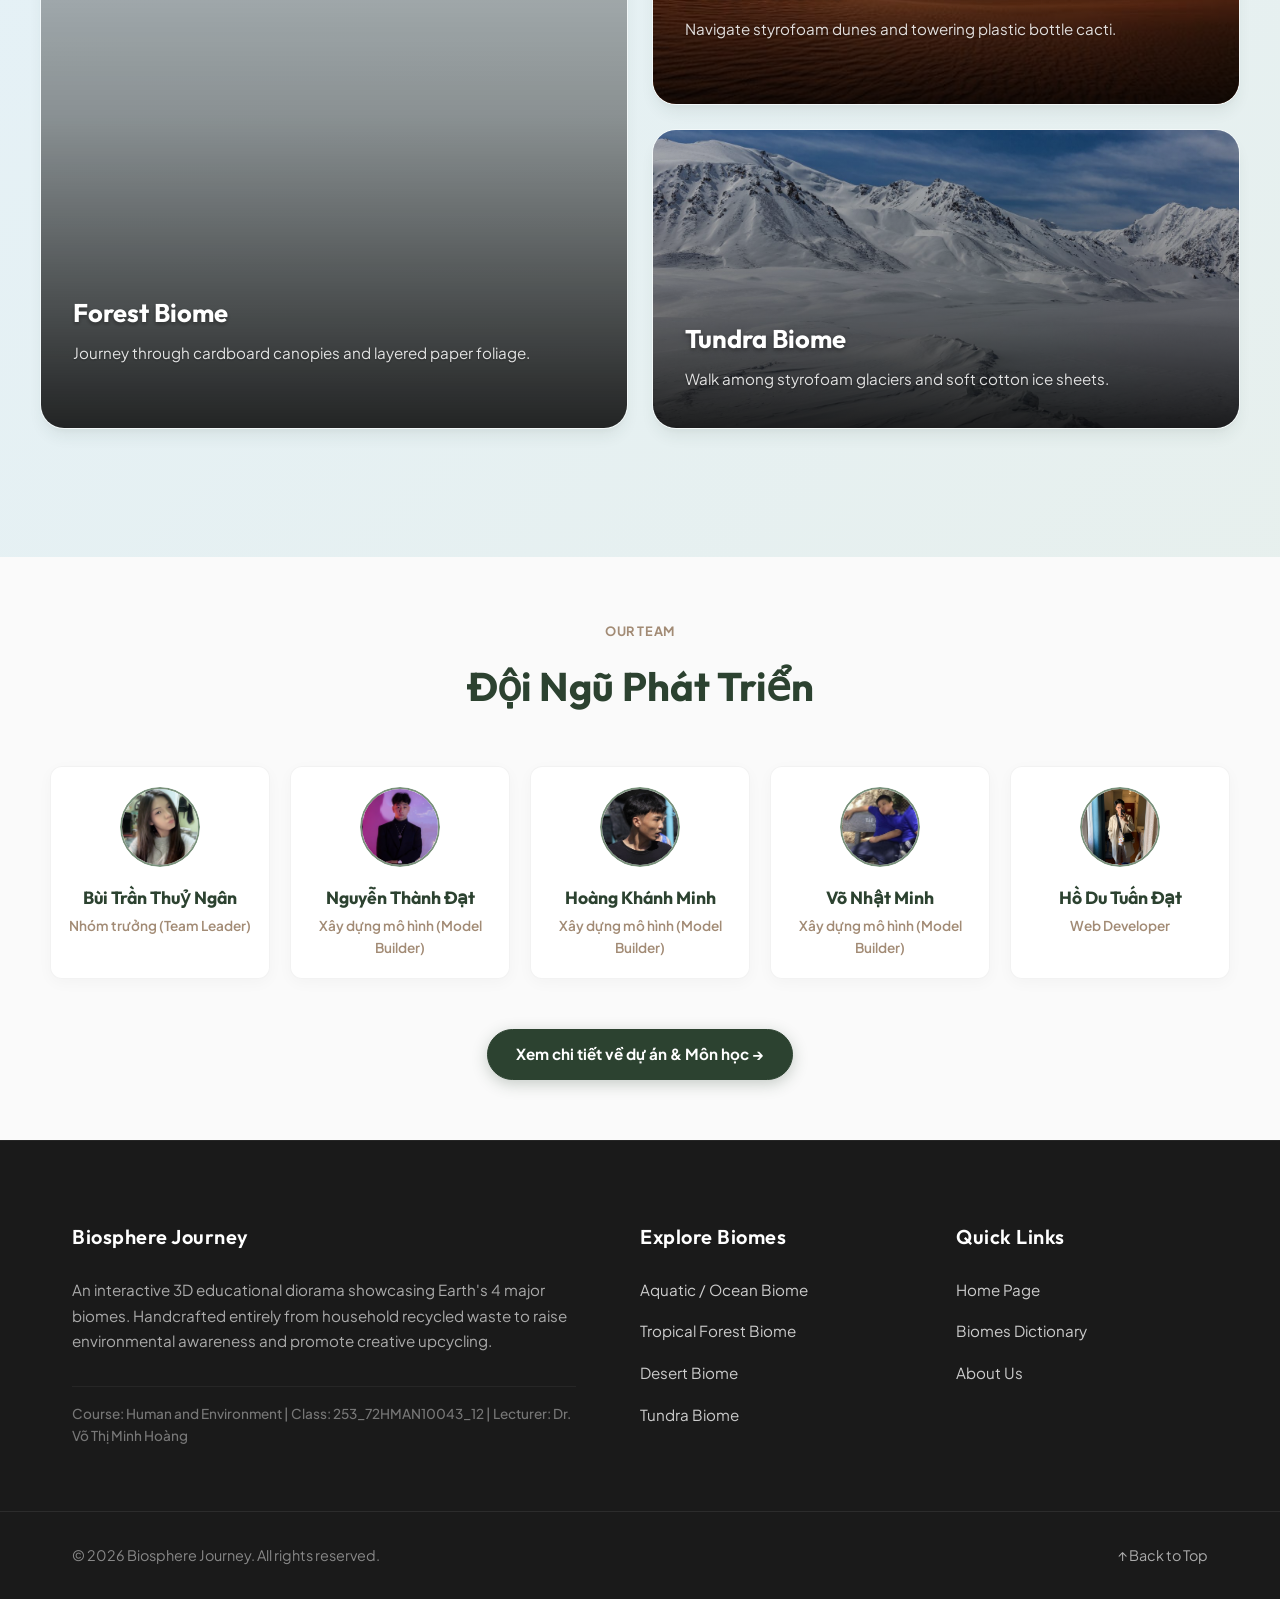
==== commit b8651e22: "refactor: update biome headings for consistency and improve HTML layout formatting" ====
--- a/index.html
+++ b/index.html
@@ -91,7 +91,7 @@
                     <a href="ocean.html" class="bento-card bento-ocean reveal-on-scroll delay-100">
                         <div class="bento-card-bg"></div>
                         <div class="bento-card-content">
-                            <h3>Aquatic / Ocean</h3>
+                            <h3>Ocean Biome</h3>
                             <p>Dive into nylon bag currents and vibrant plastic bottle coral reefs.</p>
                             <span class="explore-tag">Explore Biome →</span>
                         </div>
@@ -101,7 +101,7 @@
                     <a href="forest.html" class="bento-card bento-forest reveal-on-scroll delay-200">
                         <div class="bento-card-bg"></div>
                         <div class="bento-card-content">
-                            <h3>Tropical Forest</h3>
+                            <h3>Forest Biome</h3>
                             <p>Journey through cardboard canopies and layered paper foliage.</p>
                             <span class="explore-tag">Explore Biome →</span>
                         </div>
@@ -113,7 +113,7 @@
                             <img src="images/sa-mac.jpg" alt="Sa mạc">
                         </div>
                         <div class="bento-card-content">
-                            <h3>Desert</h3>
+                            <h3>Desert Biome</h3>
                             <p>Navigate styrofoam dunes and towering plastic bottle cacti.</p>
                             <span class="explore-tag">Explore Biome →</span>
                         </div>
@@ -126,7 +126,7 @@
                             <img src="images/bac-cuc.jpg" alt="Hình của Bắc cực / Nam cực">
                         </div>
                         <div class="bento-card-content">
-                            <h3>Tundra</h3>
+                            <h3>Tundra Biome</h3>
                             <p>Walk among styrofoam glaciers and soft cotton ice sheets.</p>
                         </div>
                     </a>
@@ -137,53 +137,58 @@
         <!-- Sleek Team & Process Summary Section -->
         <section id="home-about-summary" class="home-summary-section">
             <div class="team-container">
-                
+
                 <!-- Part 1: Team Summary -->
                 <div class="reveal-on-scroll">
                     <span class="section-badge">Our Team</span>
                     <h2 class="section-title">Đội Ngũ Phát Triển</h2>
-                    
+
                     <div class="team-summary-row">
                         <!-- Member 1: Bùi Trần Thuỷ Ngân -->
                         <div class="team-summary-card">
                             <div class="team-summary-img-wrapper">
-                                <img src="images/Bùi Trần Thủy Ngân.png" alt="Bùi Trần Thủy Ngân" onerror="this.src='https://images.unsplash.com/photo-1573496359142-b8d87734a5a2?auto=format&fit=crop&w=400&q=80'">
+                                <img src="images/Bùi Trần Thủy Ngân.png" alt="Bùi Trần Thủy Ngân"
+                                    onerror="this.src='https://images.unsplash.com/photo-1573496359142-b8d87734a5a2?auto=format&fit=crop&w=400&q=80'">
                             </div>
                             <h3 class="team-summary-name">Bùi Trần Thuỷ Ngân</h3>
                             <p class="team-summary-role">Nhóm trưởng (Team Leader)</p>
                         </div>
-                        
+
                         <!-- Member 2: Nguyễn Thành Đạt -->
                         <div class="team-summary-card">
                             <div class="team-summary-img-wrapper">
-                                <img src="images/nguyenthanhdat.jpg" alt="Nguyễn Thành Đạt" onerror="this.src='https://images.unsplash.com/photo-1507003211169-0a1dd7228f2d?auto=format&fit=crop&w=400&q=80'">
+                                <img src="images/nguyenthanhdat.jpg" alt="Nguyễn Thành Đạt"
+                                    onerror="this.src='https://images.unsplash.com/photo-1507003211169-0a1dd7228f2d?auto=format&fit=crop&w=400&q=80'">
                             </div>
                             <h3 class="team-summary-name">Nguyễn Thành Đạt</h3>
                             <p class="team-summary-role">Xây dựng mô hình (Model Builder)</p>
                         </div>
-                        
+
                         <!-- Member 3: Hoàng Khánh Minh -->
                         <div class="team-summary-card">
                             <div class="team-summary-img-wrapper">
-                                <img src="images/hoangkhanhminh.jpg" alt="Hoàng Khánh Minh" onerror="this.src='https://images.unsplash.com/photo-1500648767791-00dcc994a43e?auto=format&fit=crop&w=400&q=80'">
+                                <img src="images/hoangkhanhminh.jpg" alt="Hoàng Khánh Minh"
+                                    onerror="this.src='https://images.unsplash.com/photo-1500648767791-00dcc994a43e?auto=format&fit=crop&w=400&q=80'">
                             </div>
                             <h3 class="team-summary-name">Hoàng Khánh Minh</h3>
                             <p class="team-summary-role">Xây dựng mô hình (Model Builder)</p>
                         </div>
-                        
+
                         <!-- Member 4: Võ Nhật Minh -->
                         <div class="team-summary-card">
                             <div class="team-summary-img-wrapper">
-                                <img src="images/vonhatminh.jpg" alt="Võ Nhật Minh" onerror="this.src='https://images.unsplash.com/photo-1472099645785-5658abf4ff4e?auto=format&fit=crop&w=400&q=80'">
+                                <img src="images/vonhatminh.jpg" alt="Võ Nhật Minh"
+                                    onerror="this.src='https://images.unsplash.com/photo-1472099645785-5658abf4ff4e?auto=format&fit=crop&w=400&q=80'">
                             </div>
                             <h3 class="team-summary-name">Võ Nhật Minh</h3>
                             <p class="team-summary-role">Xây dựng mô hình (Model Builder)</p>
                         </div>
-                        
+
                         <!-- Member 5: Hồ Du Tuấn Đạt -->
                         <div class="team-summary-card">
                             <div class="team-summary-img-wrapper">
-                                <img src="images/Hồ Du Tuấn Đat.png" alt="Hồ Du Tuấn Đạt" onerror="this.src='https://images.unsplash.com/photo-1519085360753-af0119f7cbe7?auto=format&fit=crop&w=400&q=80'">
+                                <img src="images/Hồ Du Tuấn Đat.png" alt="Hồ Du Tuấn Đạt"
+                                    onerror="this.src='https://images.unsplash.com/photo-1519085360753-af0119f7cbe7?auto=format&fit=crop&w=400&q=80'">
                             </div>
                             <h3 class="team-summary-name">Hồ Du Tuấn Đạt</h3>
                             <p class="team-summary-role">Web Developer</p>
@@ -210,10 +215,13 @@
             <!-- Column 1: About the Project -->
             <div class="footer-column footer-about">
                 <h4 class="footer-title">Biosphere Journey</h4>
-                <p class="footer-desc">An interactive 3D educational diorama showcasing Earth's 4 major biomes. Handcrafted entirely from household recycled waste to raise environmental awareness and promote creative upcycling.</p>
-                <p class="footer-academic-info">Course: Human and Environment | Class: 253_72HMAN10043_12 | Lecturer: Dr. Võ Thị Minh Hoàng</p>
-            </div>
-            
+                <p class="footer-desc">An interactive 3D educational diorama showcasing Earth's 4 major biomes.
+                    Handcrafted entirely from household recycled waste to raise environmental awareness and promote
+                    creative upcycling.</p>
+                <p class="footer-academic-info">Course: Human and Environment | Class: 253_72HMAN10043_12 | Lecturer:
+                    Dr. Võ Thị Minh Hoàng</p>
+            </div>
+
             <!-- Column 2: Explore Biomes -->
             <div class="footer-column footer-nav">
                 <h4 class="footer-title">Explore Biomes</h4>
@@ -224,7 +232,7 @@
                     <li><a href="tundra.html">Tundra Biome</a></li>
                 </ul>
             </div>
-            
+
             <!-- Column 3: Quick Links -->
             <div class="footer-column footer-nav">
                 <h4 class="footer-title">Quick Links</h4>
@@ -235,7 +243,7 @@
                 </ul>
             </div>
         </div>
-        
+
         <!-- Bottom Bar -->
         <div class="footer-bottom">
             <div class="footer-bottom-container">
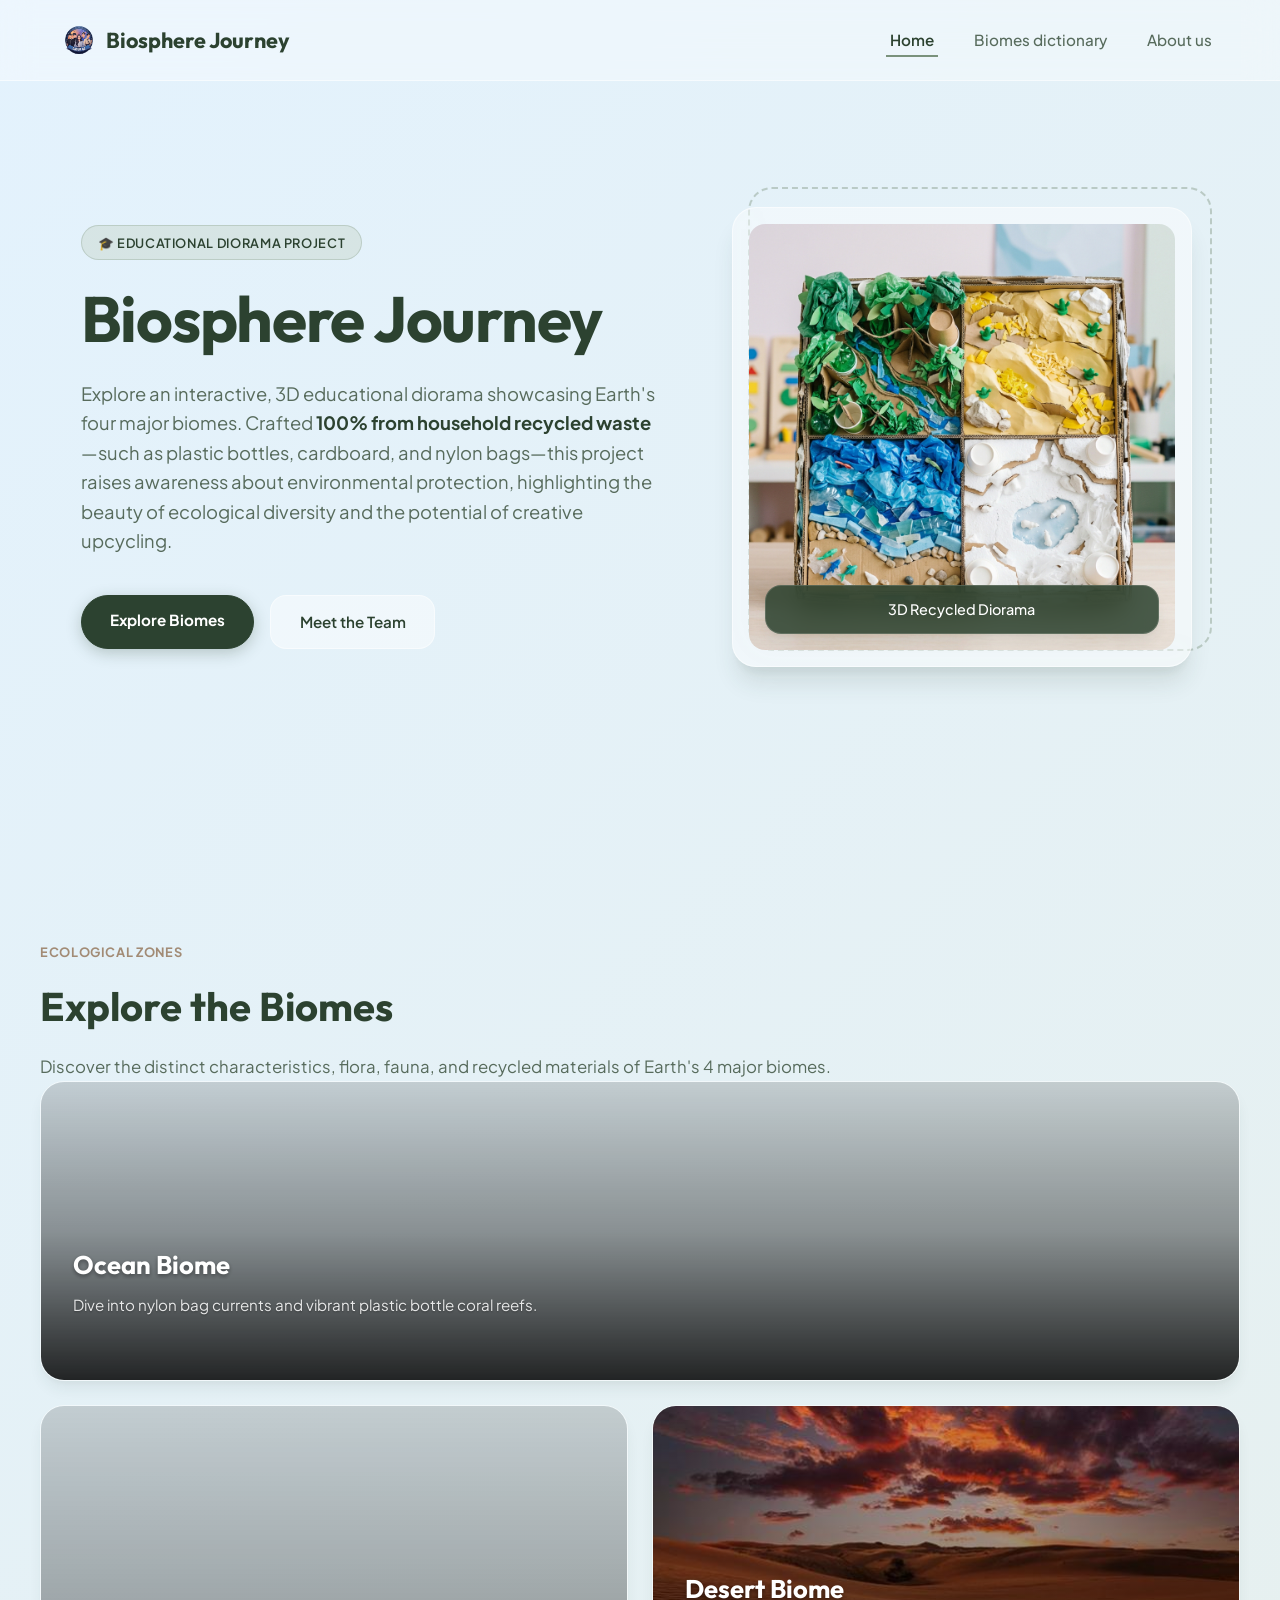
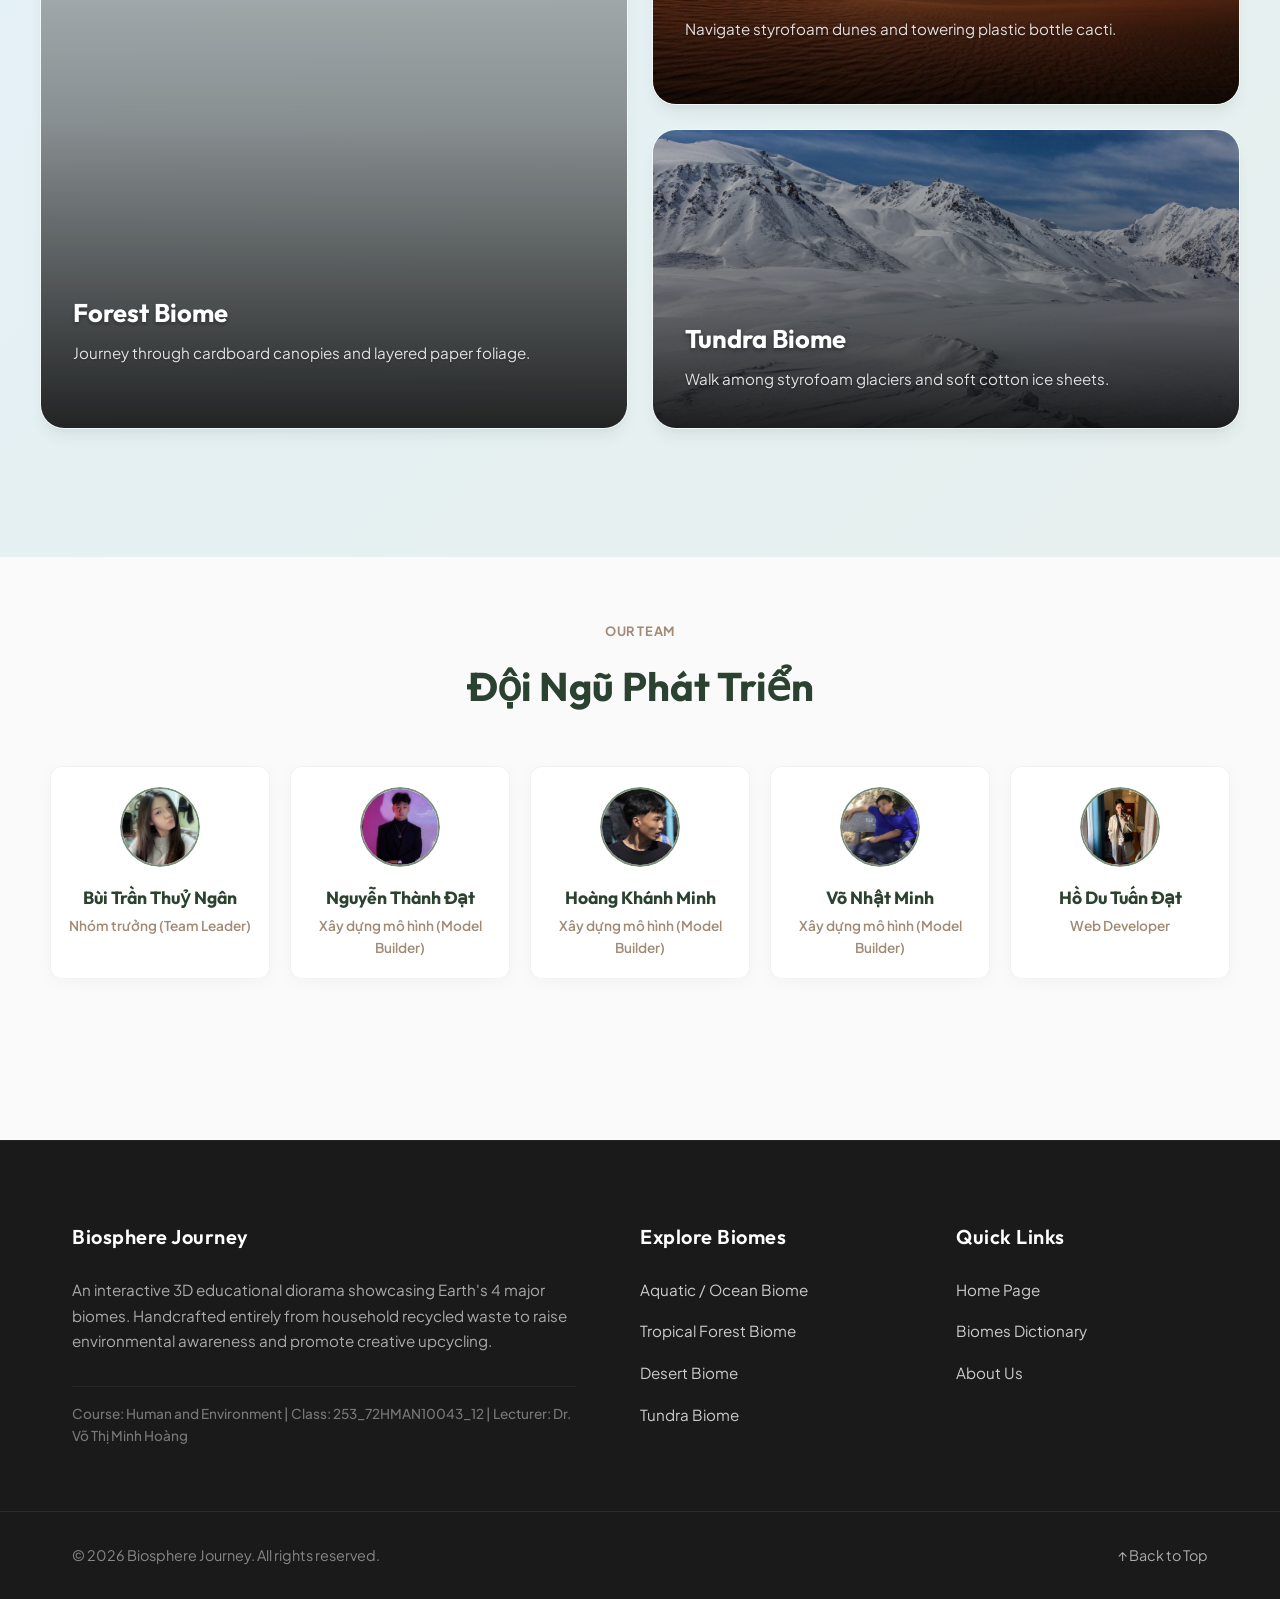
==== commit fd04b23d: "fix: remove incorrect localized text from diorama image overlay" ====
--- a/index.html
+++ b/index.html
@@ -68,7 +68,7 @@
                                 alt="3D Square Recycled Diorama showcasing Earth's 5 major biomes" class="diorama-img"
                                 loading="eager">
                             <div class="image-overlay">
-                                <span>3D Recycled Diorama ("Bộ cờ")</span>
+                                <span>3D Recycled Diorama</span>
                             </div>
                         </div>
                     </div>
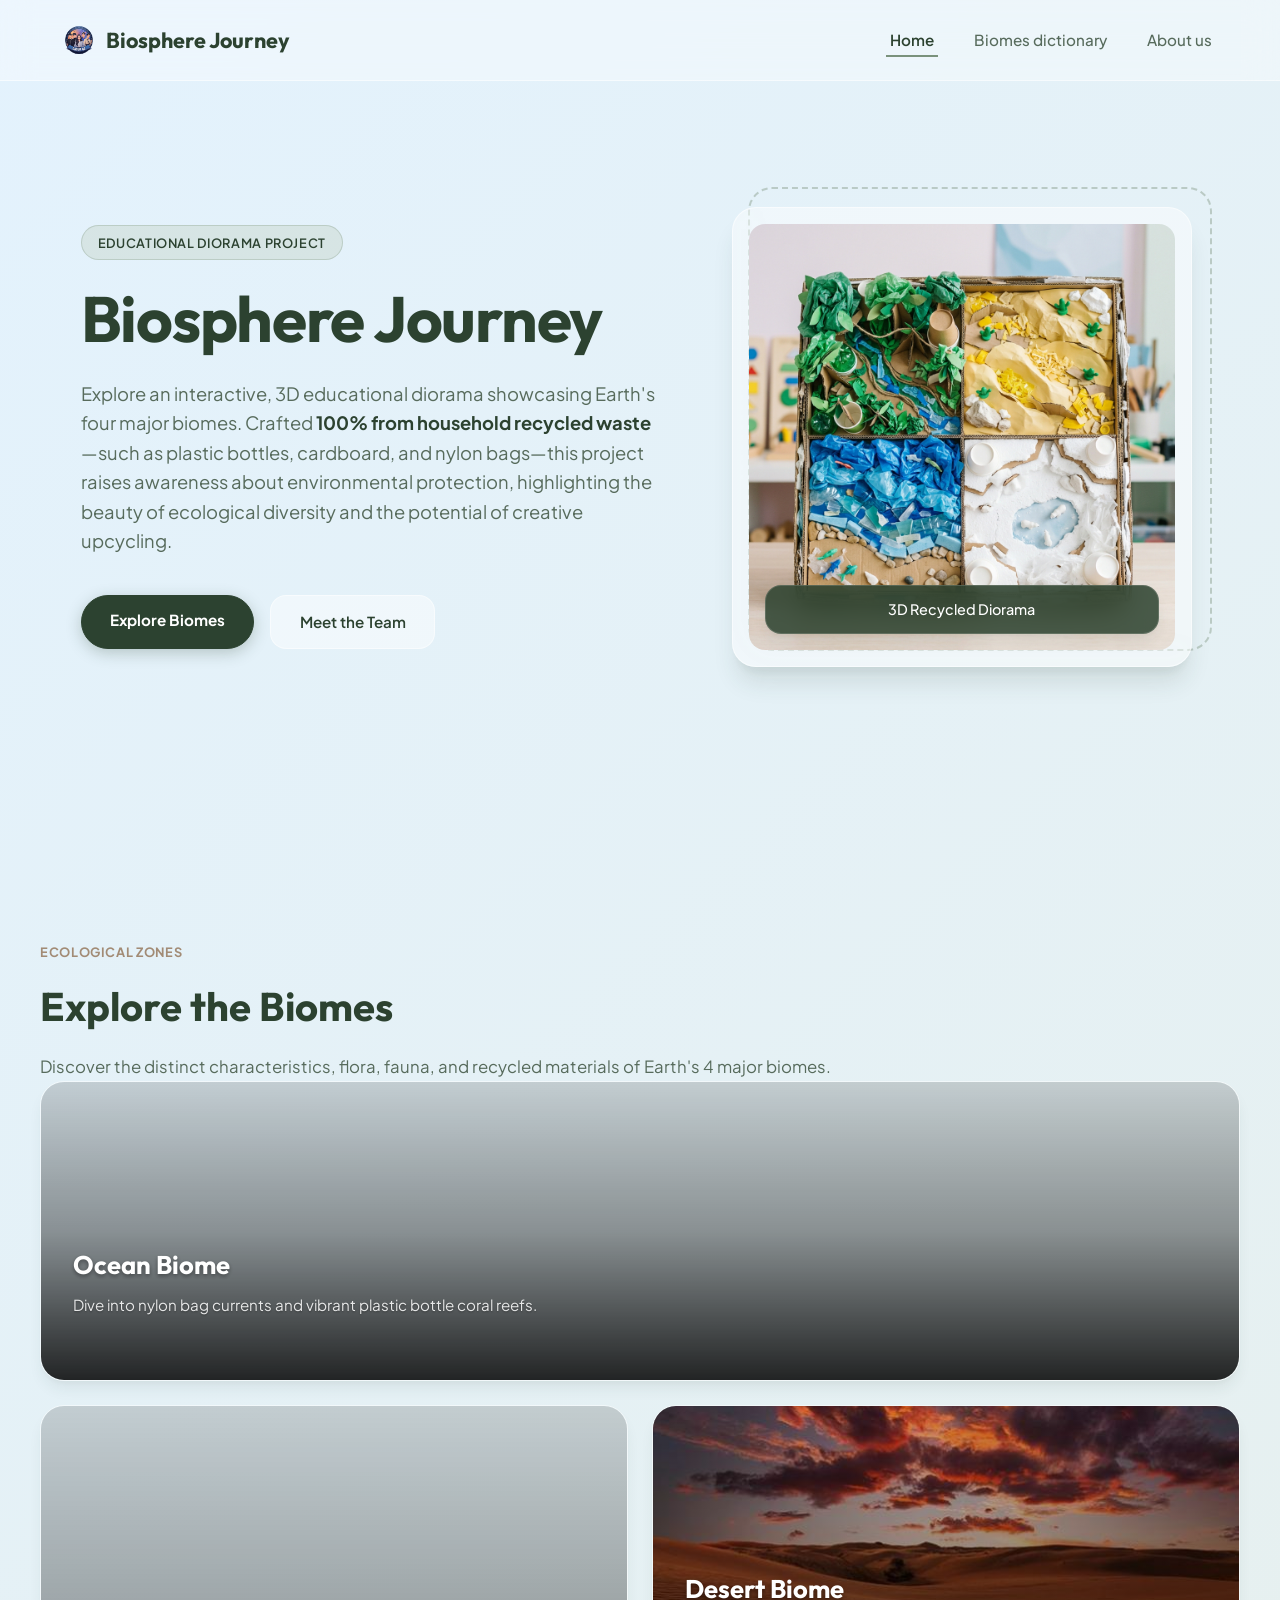
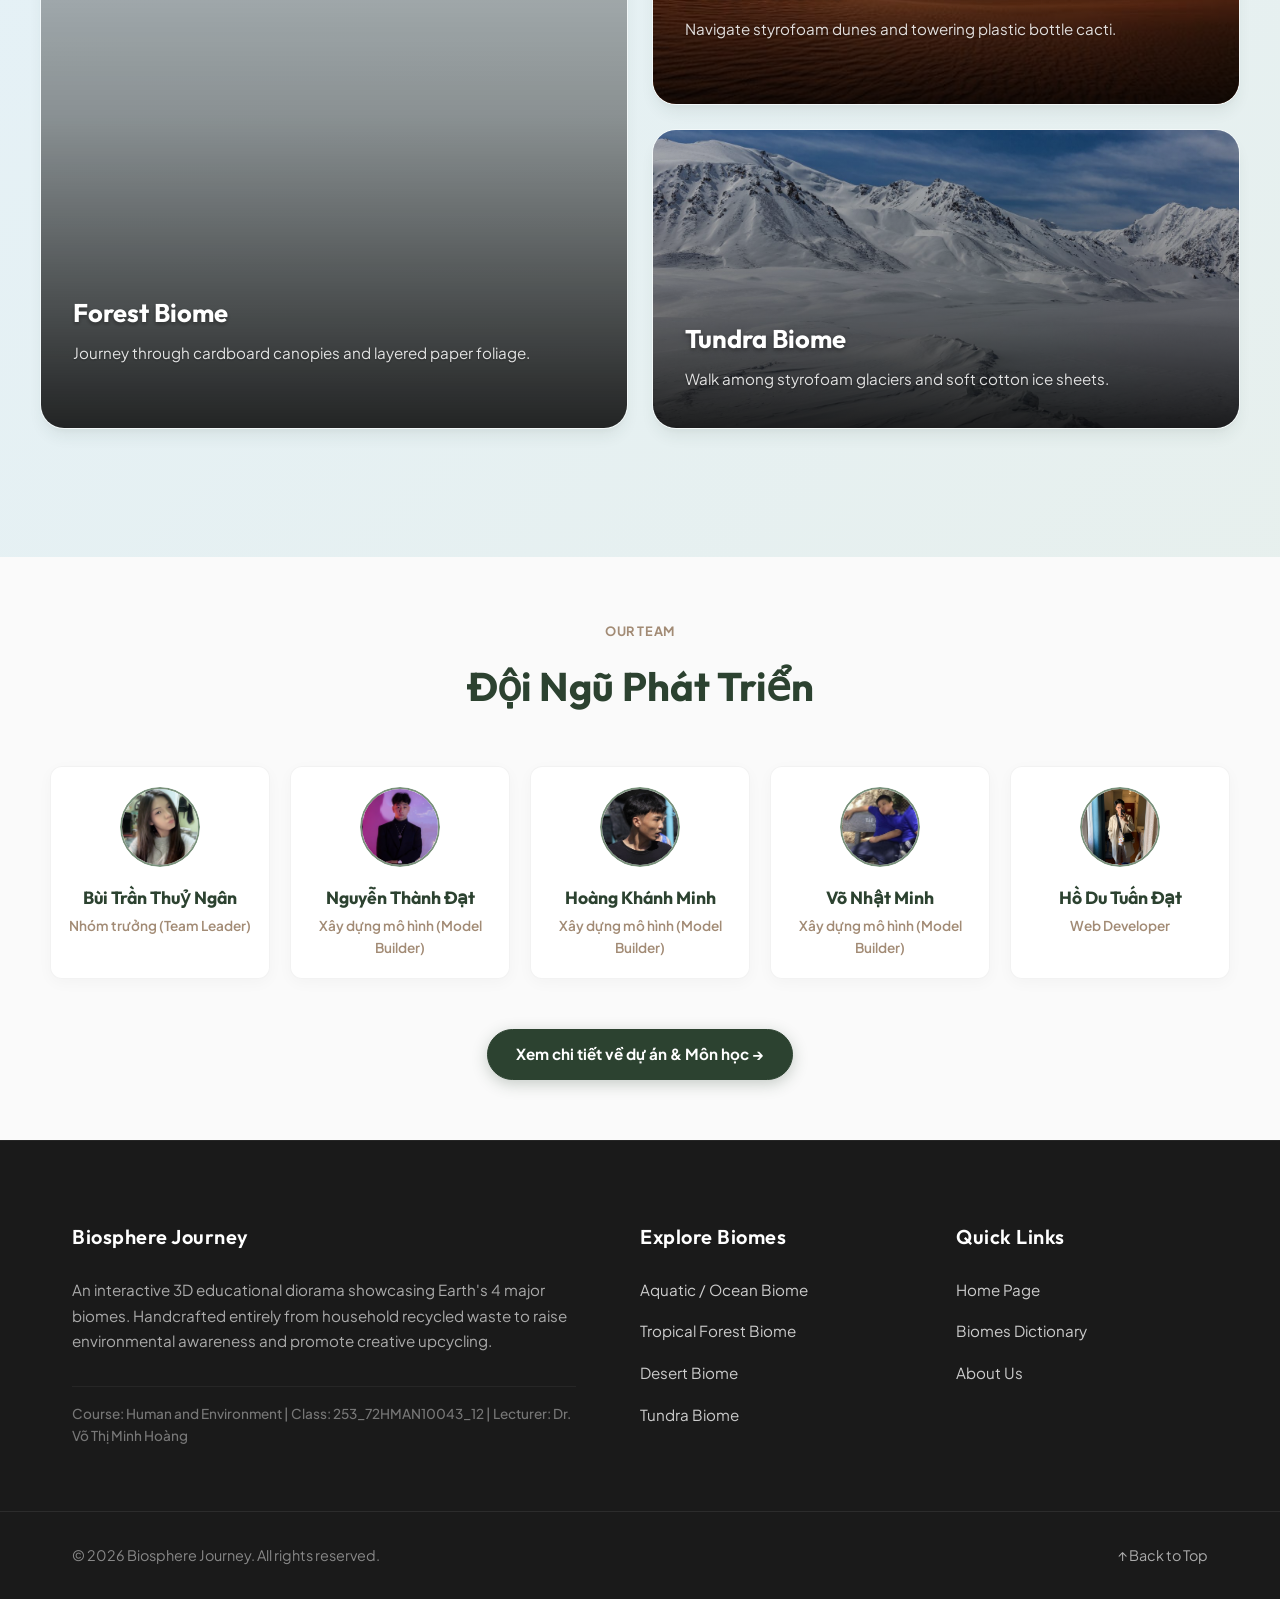
==== commit c4a6795c: "style: remove graduation cap emoji from hero badge text" ====
--- a/index.html
+++ b/index.html
@@ -47,7 +47,7 @@
         <section class="hero-section" id="hero">
             <div class="hero-container">
                 <div class="hero-content reveal-on-scroll">
-                    <span class="hero-badge">🎓 Educational Diorama Project</span>
+                    <span class="hero-badge">Educational Diorama Project</span>
                     <h1 class="hero-title">Biosphere Journey</h1>
                     <p class="hero-description">
                         Explore an interactive, 3D educational diorama showcasing Earth's four major biomes. Crafted
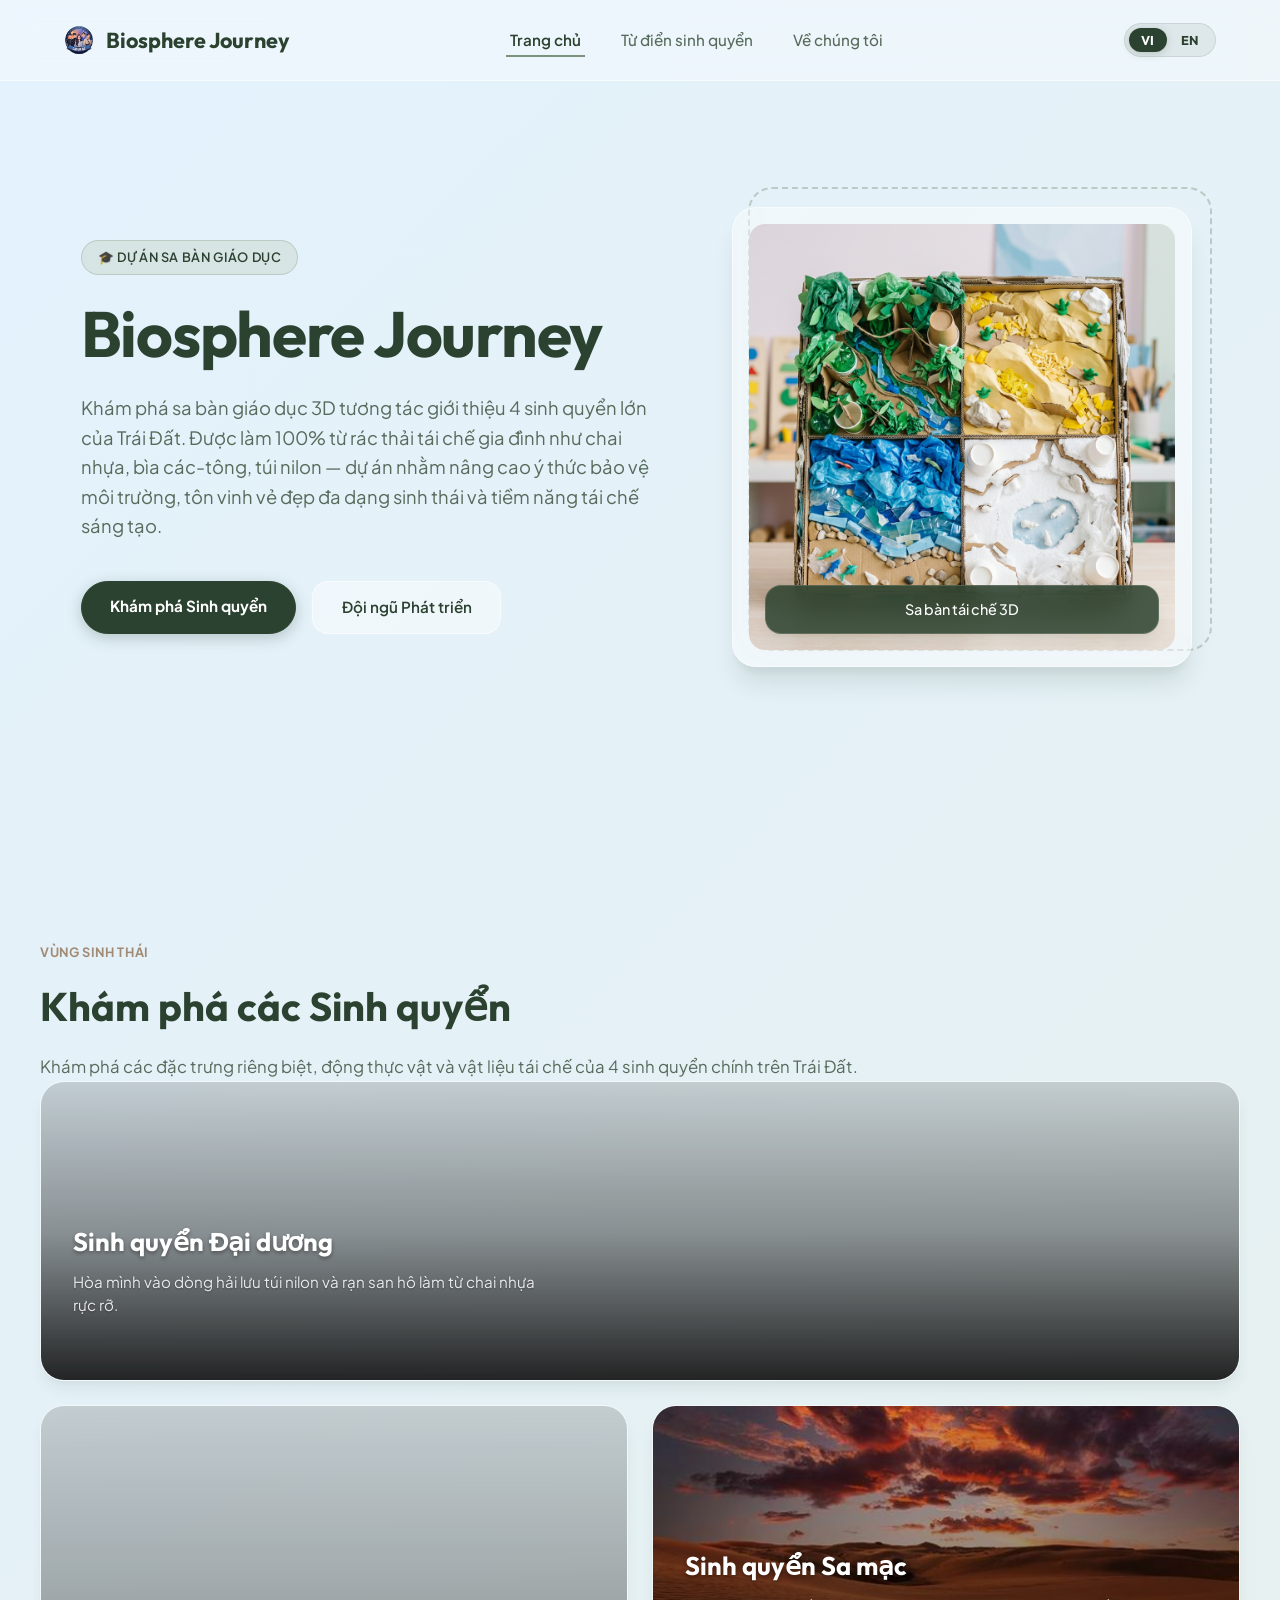
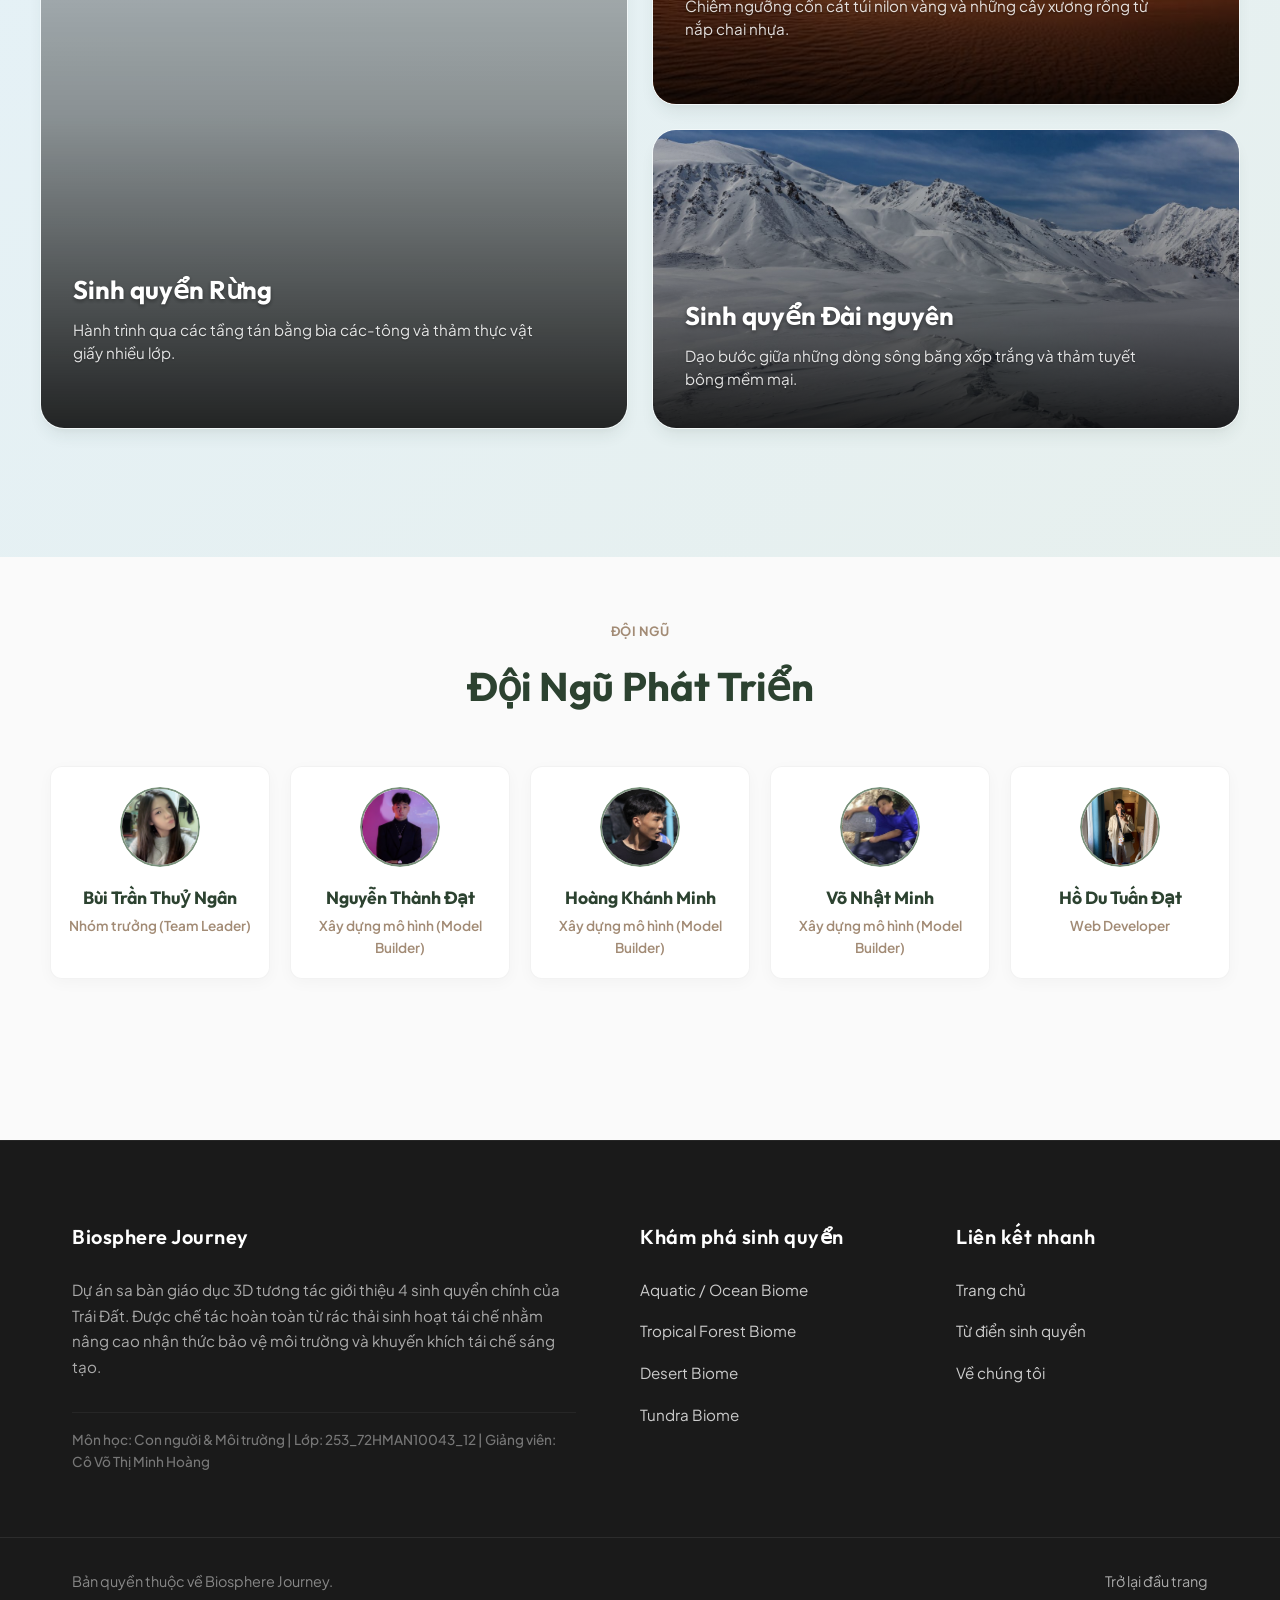
==== commit 99355029: "feat: implement internationalization support with language switcher and data-i18n attributes across " ====
--- a/index.html
+++ b/index.html
@@ -14,6 +14,7 @@
         href="https://fonts.googleapis.com/css2?family=Outfit:wght@300;400;500;600;700&family=Plus+Jakarta+Sans:wght@300;400;500;600;700&display=swap"
         rel="stylesheet">
     <link rel="stylesheet" href="style.css">
+    <script src="i18n.js" defer></script>
     <script defer src="script.js"></script>
 </head>
 
@@ -34,11 +35,17 @@
             <!-- Navigation Links -->
             <nav class="nav-menu" id="nav-menu">
                 <ul>
-                    <li><a href="index.html" class="nav-link active">Home</a></li>
-                    <li><a href="dictionary.html" class="nav-link">Biomes dictionary</a></li>
-                    <li><a href="about.html" class="nav-link">About us</a></li>
+                    <li><a href="index.html" class="nav-link active" data-i18n="nav_home">Home</a></li>
+                    <li><a href="dictionary.html" class="nav-link" data-i18n="nav_dictionary">Biomes dictionary</a></li>
+                    <li><a href="about.html" class="nav-link" data-i18n="nav_about">About us</a></li>
                 </ul>
             </nav>
+
+            <!-- Language Switcher -->
+            <div class="lang-switcher">
+                <button class="lang-btn" data-lang="vi">VI</button>
+                <button class="lang-btn" data-lang="en">EN</button>
+            </div>
         </div>
     </header>
 
@@ -47,17 +54,17 @@
         <section class="hero-section" id="hero">
             <div class="hero-container">
                 <div class="hero-content reveal-on-scroll">
-                    <span class="hero-badge">Educational Diorama Project</span>
-                    <h1 class="hero-title">Biosphere Journey</h1>
-                    <p class="hero-description">
+                    <span class="hero-badge" data-i18n="hero_badge">Educational Diorama Project</span>
+                    <h1 class="hero-title" data-i18n="hero_title">Biosphere Journey</h1>
+                    <p class="hero-description" data-i18n="hero_desc">
                         Explore an interactive, 3D educational diorama showcasing Earth's four major biomes. Crafted
                         <strong>100% from household recycled waste</strong>—such as plastic bottles, cardboard, and
                         nylon bags—this project raises awareness about environmental protection, highlighting the beauty
                         of ecological diversity and the potential of creative upcycling.
                     </p>
                     <div class="hero-actions">
-                        <a href="#about-biomes" class="btn btn-primary">Explore Biomes</a>
-                        <a href="#team" class="btn btn-secondary">Meet the Team</a>
+                        <a href="#biomes" class="btn btn-primary" data-i18n="hero_btn_explore">Explore Biomes</a>
+                        <a href="#home-about-summary" class="btn btn-secondary" data-i18n="hero_btn_team">Meet the Team</a>
                     </div>
                 </div>
 
@@ -68,7 +75,7 @@
                                 alt="3D Square Recycled Diorama showcasing Earth's 5 major biomes" class="diorama-img"
                                 loading="eager">
                             <div class="image-overlay">
-                                <span>3D Recycled Diorama</span>
+                                <span data-i18n="hero_visual_overlay">3D Recycled Diorama</span>
                             </div>
                         </div>
                     </div>
@@ -80,9 +87,9 @@
         <section class="biomes-section" id="biomes">
             <div class="biomes-container">
                 <div class="section-header reveal-on-scroll">
-                    <span class="section-badge">Ecological Zones</span>
-                    <h2 class="section-title">Explore the Biomes</h2>
-                    <p class="section-subtitle">Discover the distinct characteristics, flora, fauna, and recycled
+                    <span class="section-badge" data-i18n="bento_badge">Ecological Zones</span>
+                    <h2 class="section-title" data-i18n="bento_title">Explore the Biomes</h2>
+                    <p class="section-subtitle" data-i18n="bento_subtitle">Discover the distinct characteristics, flora, fauna, and recycled
                         materials of Earth's 4 major biomes.</p>
                 </div>
 
@@ -91,9 +98,9 @@
                     <a href="ocean.html" class="bento-card bento-ocean reveal-on-scroll delay-100">
                         <div class="bento-card-bg"></div>
                         <div class="bento-card-content">
-                            <h3>Ocean Biome</h3>
-                            <p>Dive into nylon bag currents and vibrant plastic bottle coral reefs.</p>
-                            <span class="explore-tag">Explore Biome →</span>
+                            <h3 data-i18n="bento_ocean_title">Ocean Biome</h3>
+                            <p data-i18n="bento_ocean_desc">Dive into nylon bag currents and vibrant plastic bottle coral reefs.</p>
+                            <span class="explore-tag" data-i18n="bento_ocean_explore">Explore Biome →</span>
                         </div>
                     </a>
 
@@ -101,9 +108,9 @@
                     <a href="forest.html" class="bento-card bento-forest reveal-on-scroll delay-200">
                         <div class="bento-card-bg"></div>
                         <div class="bento-card-content">
-                            <h3>Forest Biome</h3>
-                            <p>Journey through cardboard canopies and layered paper foliage.</p>
-                            <span class="explore-tag">Explore Biome →</span>
+                            <h3 data-i18n="bento_forest_title">Forest Biome</h3>
+                            <p data-i18n="bento_forest_desc">Journey through cardboard canopies and layered paper foliage.</p>
+                            <span class="explore-tag" data-i18n="bento_forest_explore">Explore Biome →</span>
                         </div>
                     </a>
 
@@ -113,9 +120,9 @@
                             <img src="images/sa-mac.jpg" alt="Sa mạc">
                         </div>
                         <div class="bento-card-content">
-                            <h3>Desert Biome</h3>
-                            <p>Navigate styrofoam dunes and towering plastic bottle cacti.</p>
-                            <span class="explore-tag">Explore Biome →</span>
+                            <h3 data-i18n="bento_desert_title">Desert Biome</h3>
+                            <p data-i18n="bento_desert_desc">Navigate styrofoam dunes and towering plastic bottle cacti.</p>
+                            <span class="explore-tag" data-i18n="bento_desert_explore">Explore Biome →</span>
                         </div>
                     </a>
 
@@ -126,8 +133,8 @@
                             <img src="images/bac-cuc.jpg" alt="Hình của Bắc cực / Nam cực">
                         </div>
                         <div class="bento-card-content">
-                            <h3>Tundra Biome</h3>
-                            <p>Walk among styrofoam glaciers and soft cotton ice sheets.</p>
+                            <h3 data-i18n="bento_tundra_title">Tundra Biome</h3>
+                            <p data-i18n="bento_tundra_desc">Walk among styrofoam glaciers and soft cotton ice sheets.</p>
                         </div>
                     </a>
                 </div>
@@ -140,8 +147,8 @@
 
                 <!-- Part 1: Team Summary -->
                 <div class="reveal-on-scroll">
-                    <span class="section-badge">Our Team</span>
-                    <h2 class="section-title">Đội Ngũ Phát Triển</h2>
+                    <span class="section-badge" data-i18n="team_badge">Our Team</span>
+                    <h2 class="section-title" data-i18n="team_title">Đội Ngũ Phát Triển</h2>
 
                     <div class="team-summary-row">
                         <!-- Member 1: Bùi Trần Thuỷ Ngân -->
@@ -200,7 +207,7 @@
 
                 <!-- Part 3: Call To Action Button -->
                 <div class="reveal-on-scroll cta-container" style="margin-top: 40px; text-align: center;">
-                    <a href="about.html" class="btn-primary">Xem chi tiết về dự án & Môn học &rarr;</a>
+                    <a href="about.html" class="btn-primary" data-i18n="cta_btn">Xem chi tiết về dự án & Môn học &rarr;</a>
                 </div>
 
             </div>
@@ -215,16 +222,16 @@
             <!-- Column 1: About the Project -->
             <div class="footer-column footer-about">
                 <h4 class="footer-title">Biosphere Journey</h4>
-                <p class="footer-desc">An interactive 3D educational diorama showcasing Earth's 4 major biomes.
+                <p class="footer-desc" data-i18n="footer_desc">An interactive 3D educational diorama showcasing Earth's 4 major biomes.
                     Handcrafted entirely from household recycled waste to raise environmental awareness and promote
                     creative upcycling.</p>
-                <p class="footer-academic-info">Course: Human and Environment | Class: 253_72HMAN10043_12 | Lecturer:
+                <p class="footer-academic-info" data-i18n="footer_academic">Course: Human and Environment | Class: 253_72HMAN10043_12 | Lecturer:
                     Dr. Võ Thị Minh Hoàng</p>
             </div>
 
             <!-- Column 2: Explore Biomes -->
             <div class="footer-column footer-nav">
-                <h4 class="footer-title">Explore Biomes</h4>
+                <h4 class="footer-title" data-i18n="footer_explore">Explore Biomes</h4>
                 <ul class="footer-links">
                     <li><a href="ocean.html">Aquatic / Ocean Biome</a></li>
                     <li><a href="forest.html">Tropical Forest Biome</a></li>
@@ -235,11 +242,11 @@
 
             <!-- Column 3: Quick Links -->
             <div class="footer-column footer-nav">
-                <h4 class="footer-title">Quick Links</h4>
+                <h4 class="footer-title" data-i18n="footer_quick">Quick Links</h4>
                 <ul class="footer-links">
-                    <li><a href="index.html">Home Page</a></li>
-                    <li><a href="dictionary.html">Biomes Dictionary</a></li>
-                    <li><a href="about.html">About Us</a></li>
+                    <li><a href="index.html" data-i18n="nav_home">Home Page</a></li>
+                    <li><a href="dictionary.html" data-i18n="nav_dictionary">Biomes Dictionary</a></li>
+                    <li><a href="about.html" data-i18n="nav_about">About Us</a></li>
                 </ul>
             </div>
         </div>
@@ -247,8 +254,8 @@
         <!-- Bottom Bar -->
         <div class="footer-bottom">
             <div class="footer-bottom-container">
-                <span class="copyright-text">&copy; 2026 Biosphere Journey. All rights reserved.</span>
-                <a href="#top" class="back-to-top">↑ Back to Top</a>
+                <span class="copyright-text" data-i18n="footer_copyright">&copy; 2026 Biosphere Journey. All rights reserved.</span>
+                <a href="#top" class="back-to-top" data-i18n="footer_back_to_top">↑ Back to Top</a>
             </div>
         </div>
     </footer>
--- a/style.css
+++ b/style.css
@@ -197,6 +197,46 @@
     list-style: none;
     display: flex;
     gap: 2rem;
+}
+
+/* Sleek Pill-shaped Language Switcher */
+.lang-switcher {
+    display: flex !important;
+    align-items: center !important;
+    background: rgba(44, 66, 48, 0.08) !important;
+    padding: 4px !important;
+    border-radius: 30px !important;
+    border: 1px solid rgba(44, 66, 48, 0.1) !important;
+    gap: 2px !important;
+    margin-left: 20px !important;
+    transition: all 0.3s ease !important;
+    z-index: 1000;
+}
+
+.lang-btn {
+    background: transparent !important;
+    border: none !important;
+    color: var(--color-forest-dark, #2c4230) !important;
+    font-family: var(--font-heading) !important;
+    font-size: 0.8rem !important;
+    font-weight: 700 !important;
+    padding: 6px 12px !important;
+    border-radius: 20px !important;
+    cursor: pointer !important;
+    transition: all 0.3s ease !important;
+    letter-spacing: 0.5px !important;
+    line-height: 1 !important;
+    min-height: auto !important;
+}
+
+.lang-btn.active {
+    background: var(--color-forest-dark, #2c4230) !important;
+    color: #ffffff !important;
+    box-shadow: 0 2px 8px rgba(44, 66, 48, 0.2) !important;
+}
+
+.lang-btn:hover:not(.active) {
+    background: rgba(44, 66, 48, 0.05) !important;
 }
 
 .nav-link {
@@ -1899,4 +1939,18 @@
         text-align: center !important;
         padding: 0 1.5rem !important;
     }
+}
+
+/* Mobile Language Switcher Alignment Helper */
+@media screen and (max-width: 768px) {
+    .header-container {
+        display: flex !important;
+        justify-content: space-between !important;
+        align-items: center !important;
+    }
+    .lang-switcher {
+        margin-left: auto !important;
+        margin-right: 15px !important;
+        transform: scale(0.9) !important;
+    }
 }
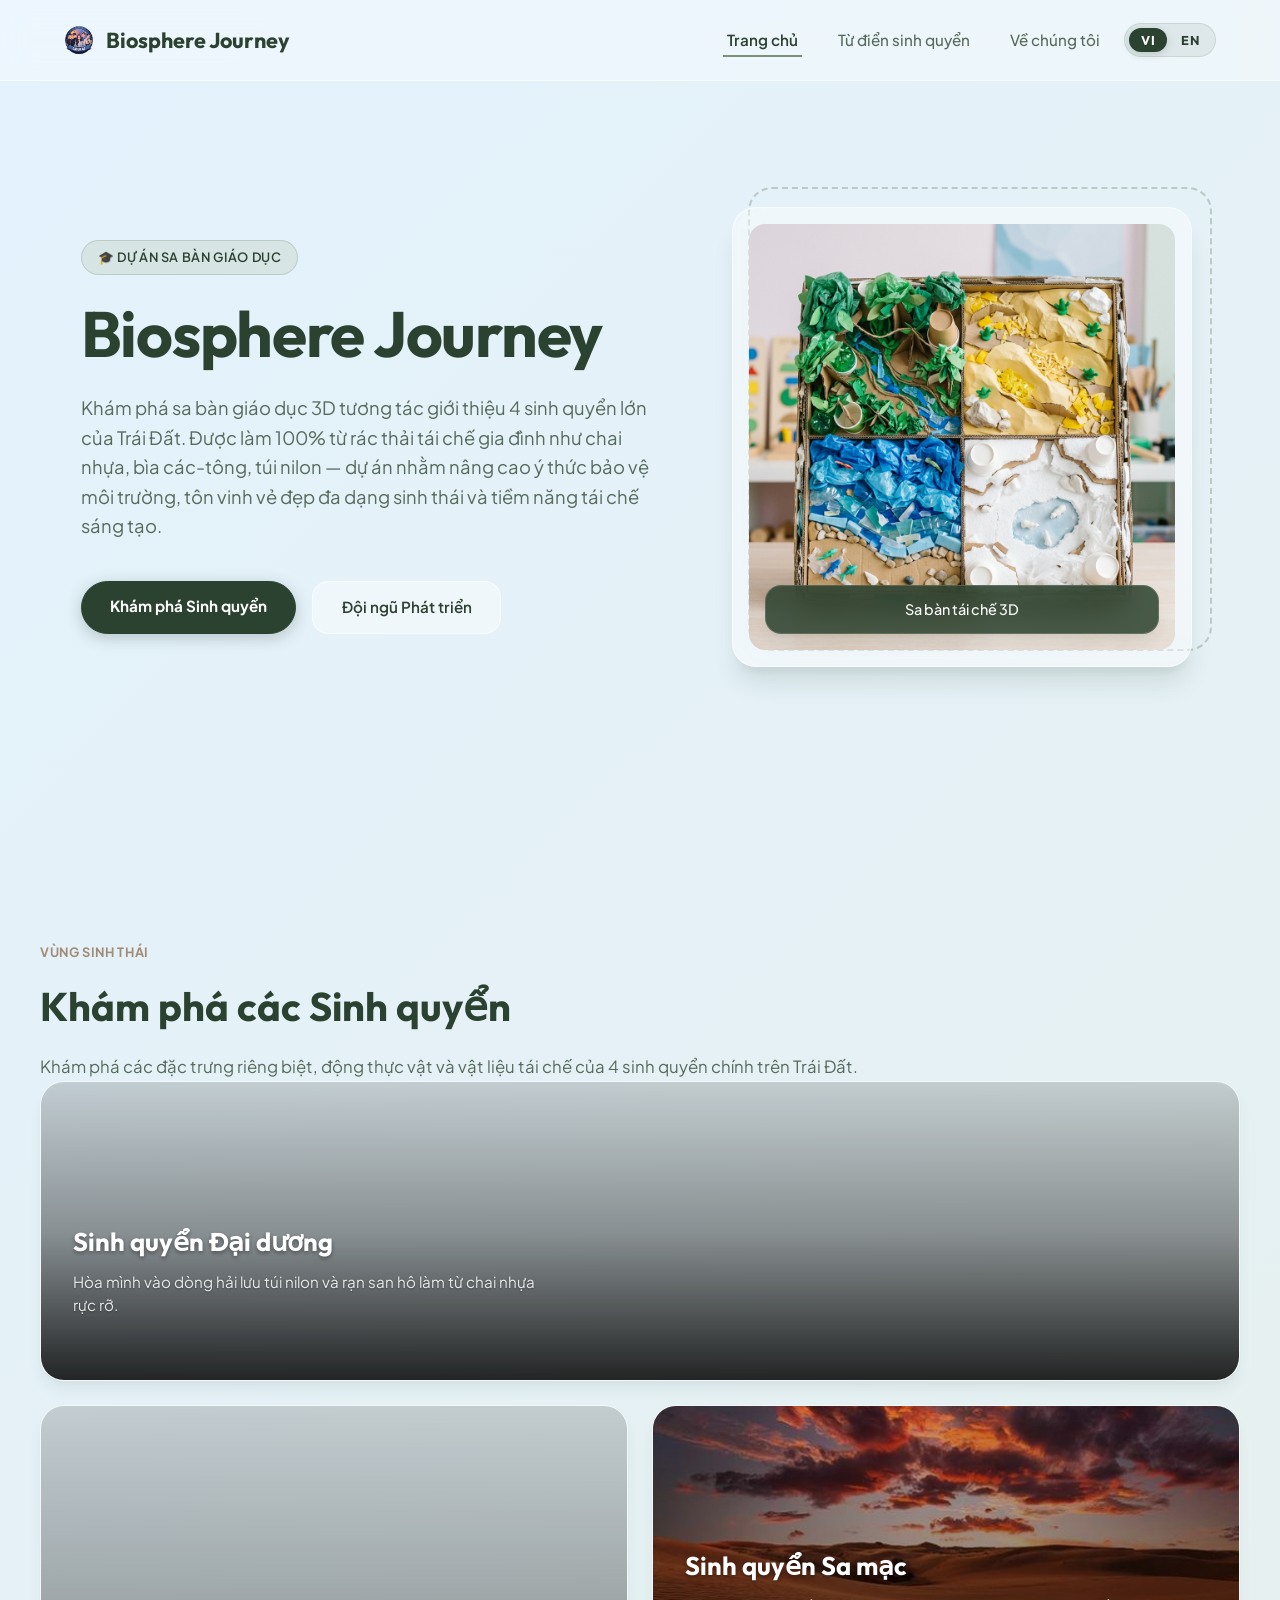
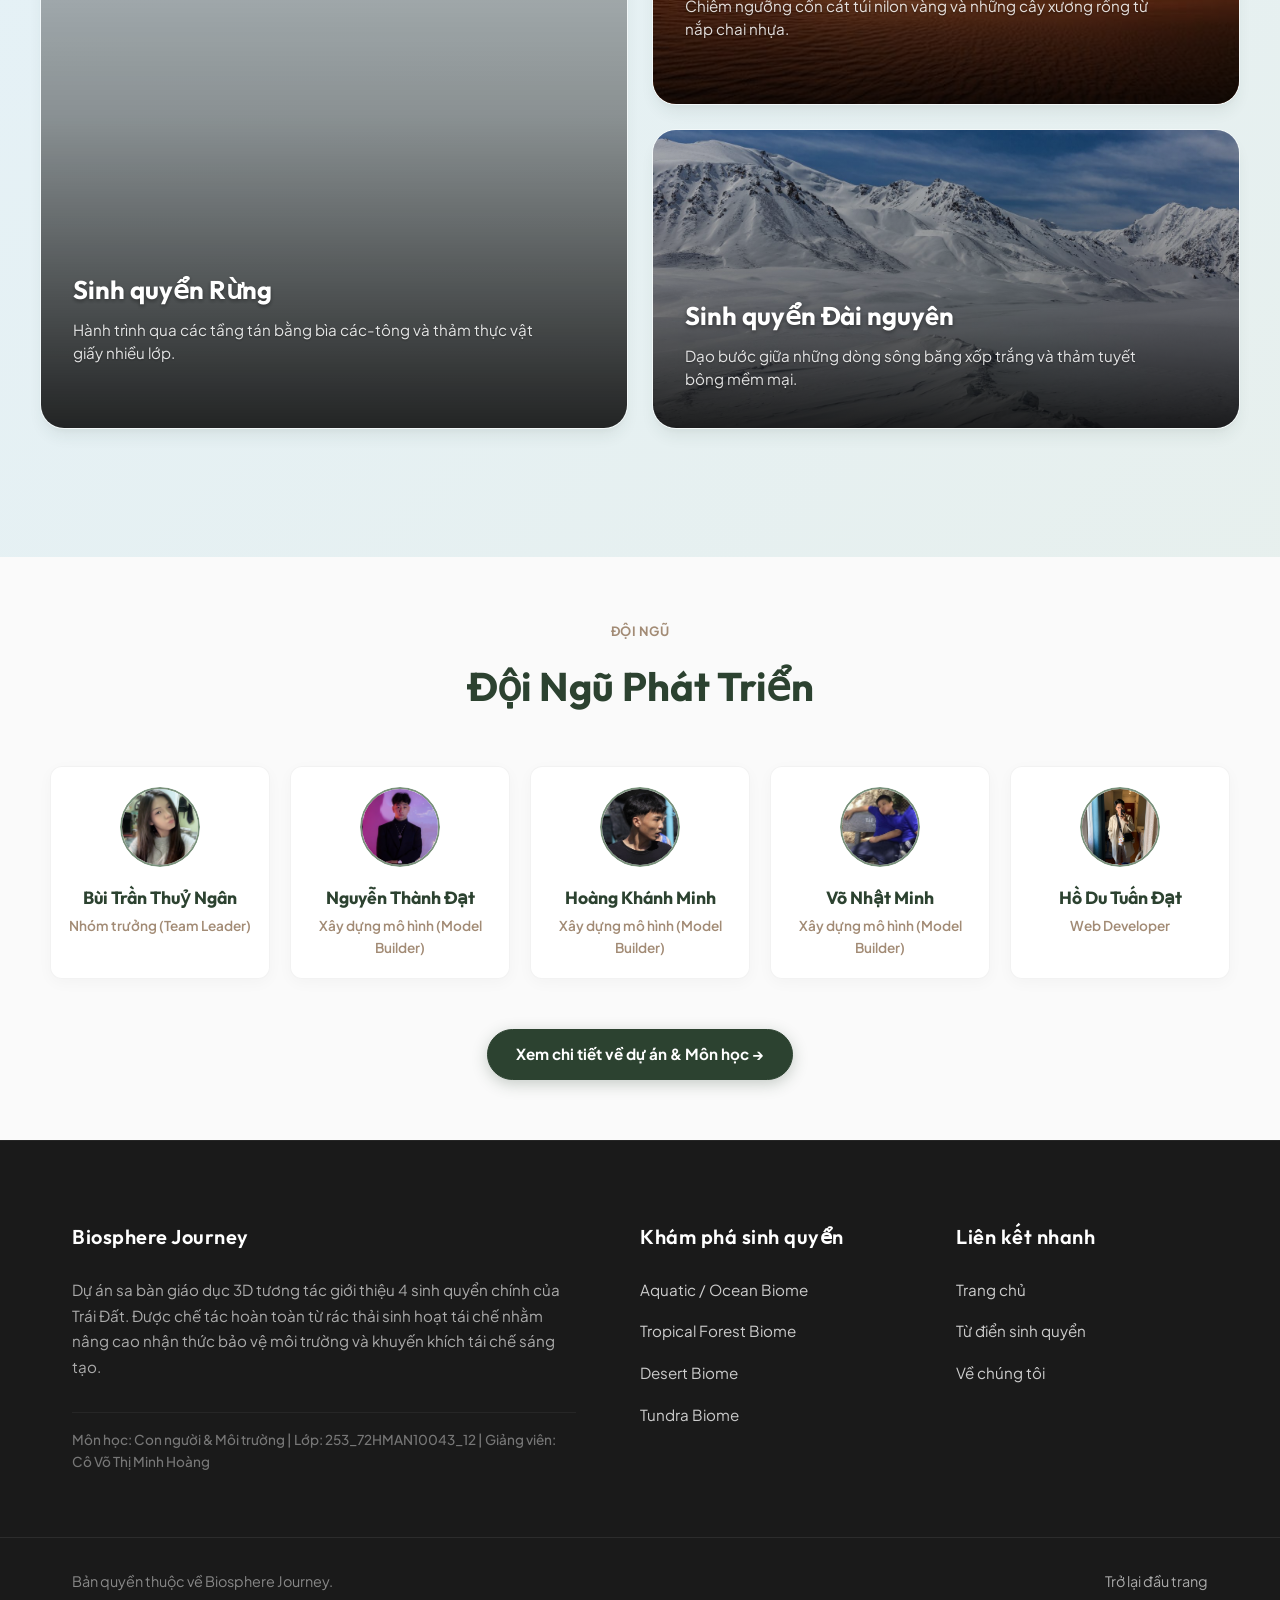
==== commit 48dd329b: "refactor: move language switcher inside navigation element and update mobile menu layout in style.cs" ====
--- a/index.html
+++ b/index.html
@@ -39,13 +39,14 @@
                     <li><a href="dictionary.html" class="nav-link" data-i18n="nav_dictionary">Biomes dictionary</a></li>
                     <li><a href="about.html" class="nav-link" data-i18n="nav_about">About us</a></li>
                 </ul>
-            </nav>
-
-            <!-- Language Switcher -->
+                <!-- Language Switcher -->
             <div class="lang-switcher">
                 <button class="lang-btn" data-lang="vi">VI</button>
                 <button class="lang-btn" data-lang="en">EN</button>
             </div>
+            </nav>
+
+            
         </div>
     </header>
 
--- a/style.css
+++ b/style.css
@@ -191,6 +191,11 @@
     height: 40px !important;
     width: auto !important;
     object-fit: contain !important;
+}
+
+.nav-menu {
+    display: flex !important;
+    align-items: center !important;
 }
 
 .nav-menu ul {
@@ -1943,14 +1948,16 @@
 
 /* Mobile Language Switcher Alignment Helper */
 @media screen and (max-width: 768px) {
-    .header-container {
+    .nav-menu {
         display: flex !important;
-        justify-content: space-between !important;
-        align-items: center !important;
+        flex-direction: column !important;
+        align-items: flex-start !important;
+        justify-content: flex-start !important;
+        gap: 3.5rem !important;
     }
     .lang-switcher {
-        margin-left: auto !important;
-        margin-right: 15px !important;
-        transform: scale(0.9) !important;
+        margin-left: 0.25rem !important;
+        margin-right: 0 !important;
+        transform: scale(1.05) !important;
     }
 }
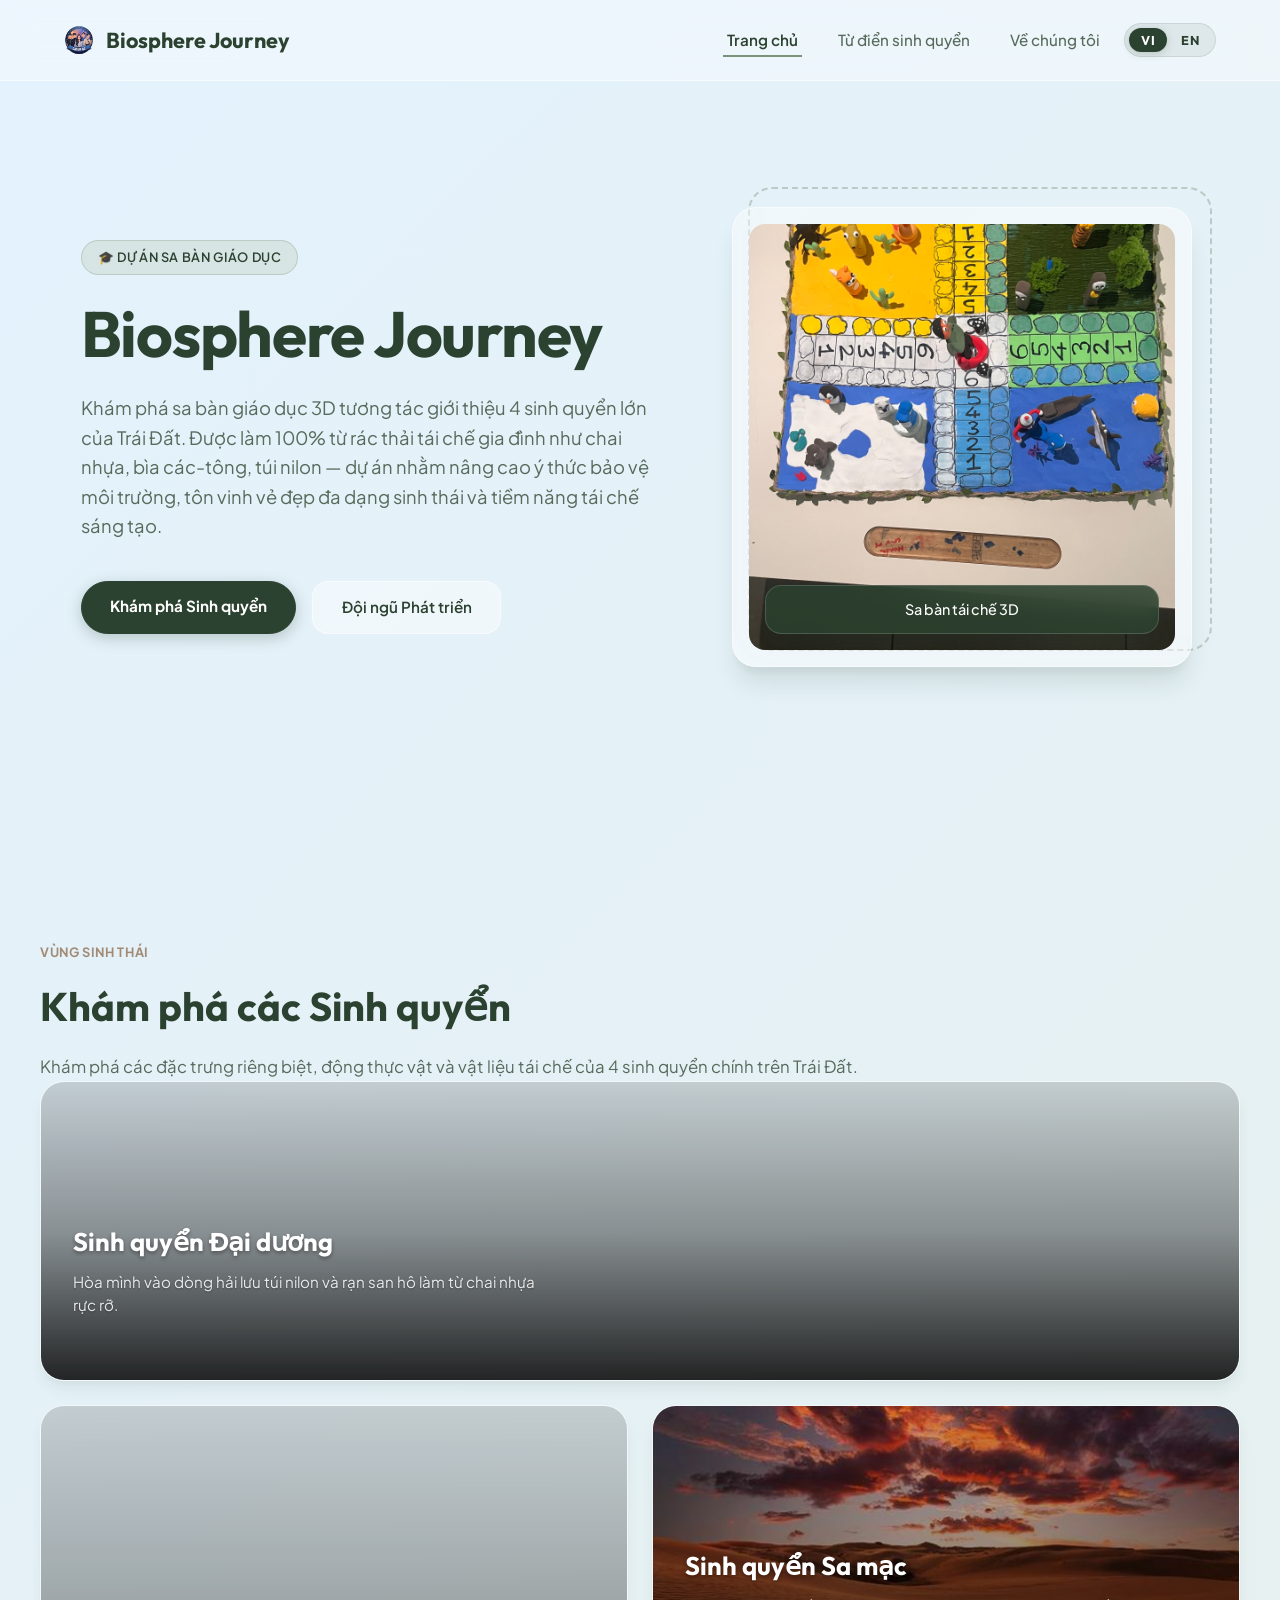
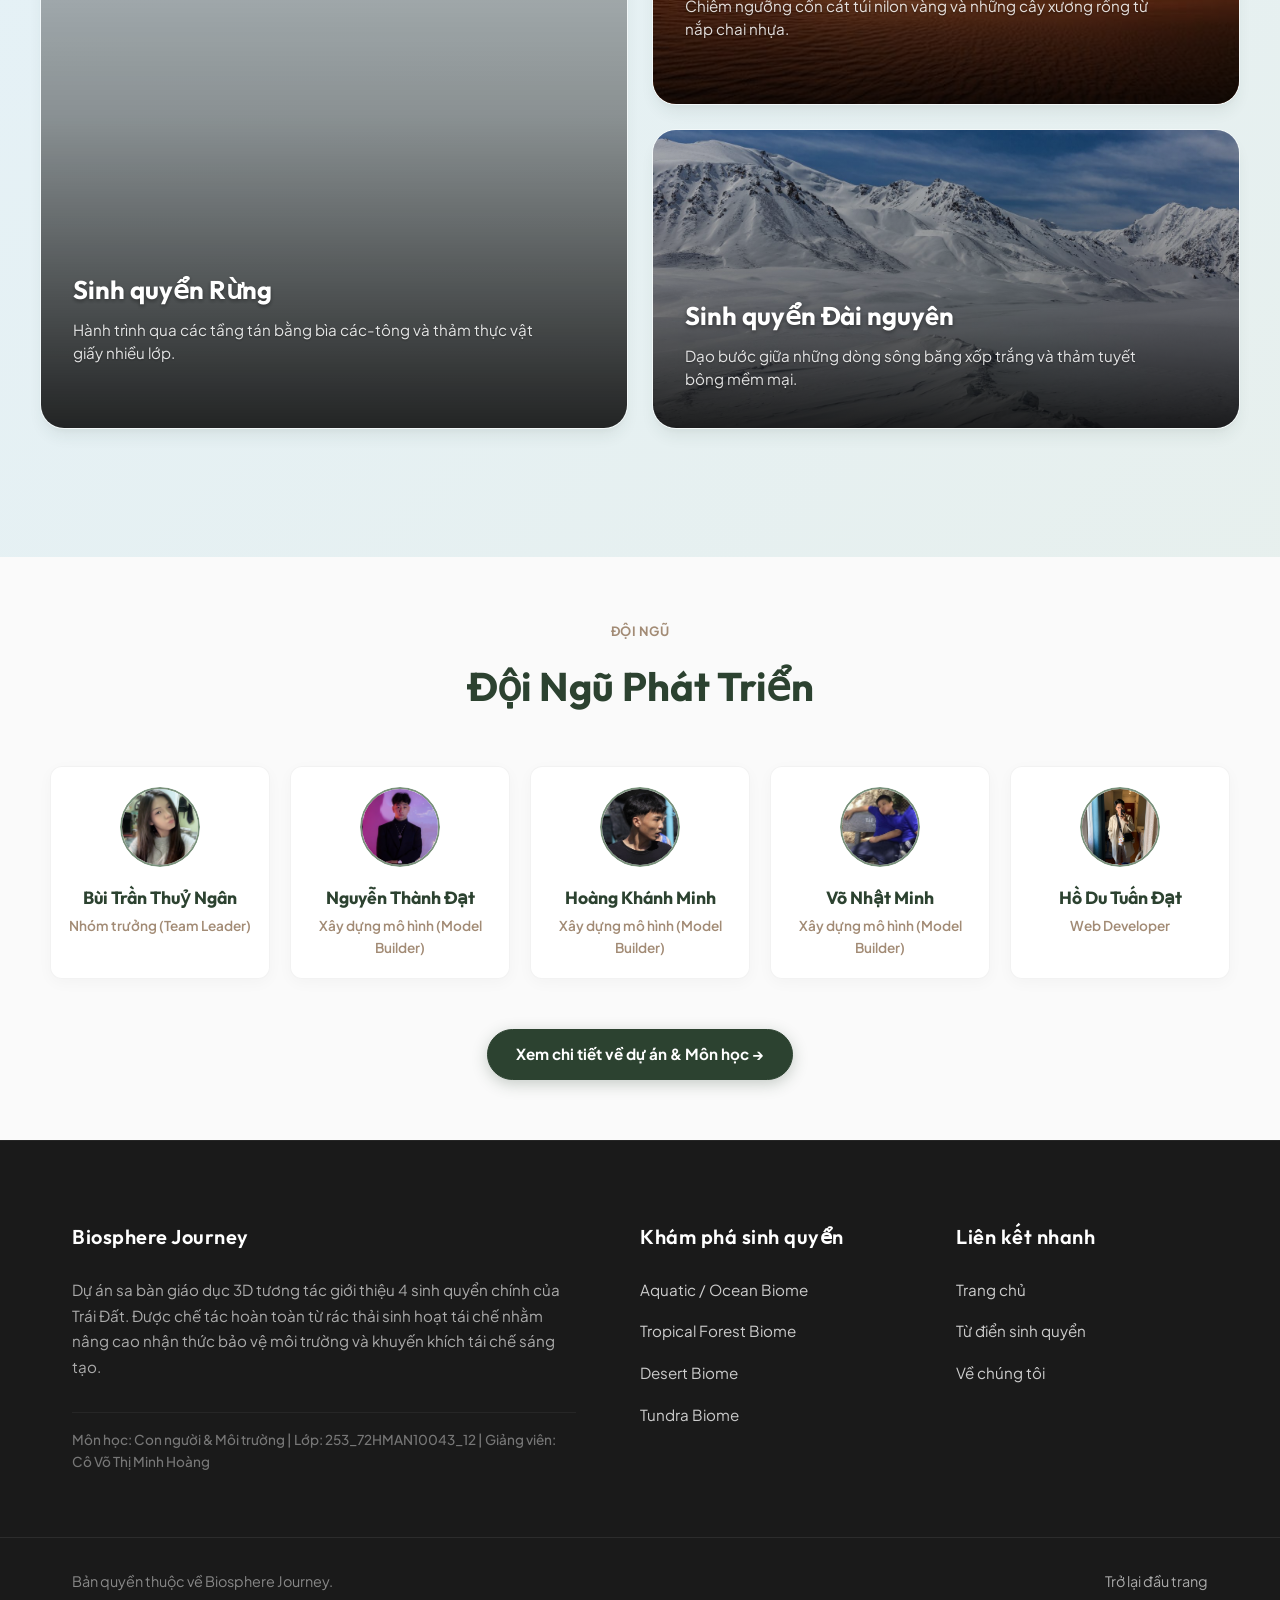
==== commit efe7a70c: "refactor: format HTML layout and update diorama image asset to .jpg" ====
--- a/index.html
+++ b/index.html
@@ -40,13 +40,13 @@
                     <li><a href="about.html" class="nav-link" data-i18n="nav_about">About us</a></li>
                 </ul>
                 <!-- Language Switcher -->
-            <div class="lang-switcher">
-                <button class="lang-btn" data-lang="vi">VI</button>
-                <button class="lang-btn" data-lang="en">EN</button>
-            </div>
+                <div class="lang-switcher">
+                    <button class="lang-btn" data-lang="vi">VI</button>
+                    <button class="lang-btn" data-lang="en">EN</button>
+                </div>
             </nav>
 
-            
+
         </div>
     </header>
 
@@ -65,14 +65,15 @@
                     </p>
                     <div class="hero-actions">
                         <a href="#biomes" class="btn btn-primary" data-i18n="hero_btn_explore">Explore Biomes</a>
-                        <a href="#home-about-summary" class="btn btn-secondary" data-i18n="hero_btn_team">Meet the Team</a>
+                        <a href="#home-about-summary" class="btn btn-secondary" data-i18n="hero_btn_team">Meet the
+                            Team</a>
                     </div>
                 </div>
 
                 <div class="hero-visual reveal-on-scroll delay-200">
                     <div class="image-card-wrapper">
                         <div class="image-card">
-                            <img src="assets/images/diorama_placeholder.png"
+                            <img src="assets/images/diorama_placeholder.jpg"
                                 alt="3D Square Recycled Diorama showcasing Earth's 5 major biomes" class="diorama-img"
                                 loading="eager">
                             <div class="image-overlay">
@@ -90,7 +91,8 @@
                 <div class="section-header reveal-on-scroll">
                     <span class="section-badge" data-i18n="bento_badge">Ecological Zones</span>
                     <h2 class="section-title" data-i18n="bento_title">Explore the Biomes</h2>
-                    <p class="section-subtitle" data-i18n="bento_subtitle">Discover the distinct characteristics, flora, fauna, and recycled
+                    <p class="section-subtitle" data-i18n="bento_subtitle">Discover the distinct characteristics, flora,
+                        fauna, and recycled
                         materials of Earth's 4 major biomes.</p>
                 </div>
 
@@ -100,7 +102,8 @@
                         <div class="bento-card-bg"></div>
                         <div class="bento-card-content">
                             <h3 data-i18n="bento_ocean_title">Ocean Biome</h3>
-                            <p data-i18n="bento_ocean_desc">Dive into nylon bag currents and vibrant plastic bottle coral reefs.</p>
+                            <p data-i18n="bento_ocean_desc">Dive into nylon bag currents and vibrant plastic bottle
+                                coral reefs.</p>
                             <span class="explore-tag" data-i18n="bento_ocean_explore">Explore Biome →</span>
                         </div>
                     </a>
@@ -110,7 +113,8 @@
                         <div class="bento-card-bg"></div>
                         <div class="bento-card-content">
                             <h3 data-i18n="bento_forest_title">Forest Biome</h3>
-                            <p data-i18n="bento_forest_desc">Journey through cardboard canopies and layered paper foliage.</p>
+                            <p data-i18n="bento_forest_desc">Journey through cardboard canopies and layered paper
+                                foliage.</p>
                             <span class="explore-tag" data-i18n="bento_forest_explore">Explore Biome →</span>
                         </div>
                     </a>
@@ -122,7 +126,8 @@
                         </div>
                         <div class="bento-card-content">
                             <h3 data-i18n="bento_desert_title">Desert Biome</h3>
-                            <p data-i18n="bento_desert_desc">Navigate styrofoam dunes and towering plastic bottle cacti.</p>
+                            <p data-i18n="bento_desert_desc">Navigate styrofoam dunes and towering plastic bottle cacti.
+                            </p>
                             <span class="explore-tag" data-i18n="bento_desert_explore">Explore Biome →</span>
                         </div>
                     </a>
@@ -135,7 +140,8 @@
                         </div>
                         <div class="bento-card-content">
                             <h3 data-i18n="bento_tundra_title">Tundra Biome</h3>
-                            <p data-i18n="bento_tundra_desc">Walk among styrofoam glaciers and soft cotton ice sheets.</p>
+                            <p data-i18n="bento_tundra_desc">Walk among styrofoam glaciers and soft cotton ice sheets.
+                            </p>
                         </div>
                     </a>
                 </div>
@@ -208,7 +214,8 @@
 
                 <!-- Part 3: Call To Action Button -->
                 <div class="reveal-on-scroll cta-container" style="margin-top: 40px; text-align: center;">
-                    <a href="about.html" class="btn-primary" data-i18n="cta_btn">Xem chi tiết về dự án & Môn học &rarr;</a>
+                    <a href="about.html" class="btn-primary" data-i18n="cta_btn">Xem chi tiết về dự án & Môn học
+                        &rarr;</a>
                 </div>
 
             </div>
@@ -223,10 +230,12 @@
             <!-- Column 1: About the Project -->
             <div class="footer-column footer-about">
                 <h4 class="footer-title">Biosphere Journey</h4>
-                <p class="footer-desc" data-i18n="footer_desc">An interactive 3D educational diorama showcasing Earth's 4 major biomes.
+                <p class="footer-desc" data-i18n="footer_desc">An interactive 3D educational diorama showcasing Earth's
+                    4 major biomes.
                     Handcrafted entirely from household recycled waste to raise environmental awareness and promote
                     creative upcycling.</p>
-                <p class="footer-academic-info" data-i18n="footer_academic">Course: Human and Environment | Class: 253_72HMAN10043_12 | Lecturer:
+                <p class="footer-academic-info" data-i18n="footer_academic">Course: Human and Environment | Class:
+                    253_72HMAN10043_12 | Lecturer:
                     Dr. Võ Thị Minh Hoàng</p>
             </div>
 
@@ -255,7 +264,8 @@
         <!-- Bottom Bar -->
         <div class="footer-bottom">
             <div class="footer-bottom-container">
-                <span class="copyright-text" data-i18n="footer_copyright">&copy; 2026 Biosphere Journey. All rights reserved.</span>
+                <span class="copyright-text" data-i18n="footer_copyright">&copy; 2026 Biosphere Journey. All rights
+                    reserved.</span>
                 <a href="#top" class="back-to-top" data-i18n="footer_back_to_top">↑ Back to Top</a>
             </div>
         </div>
